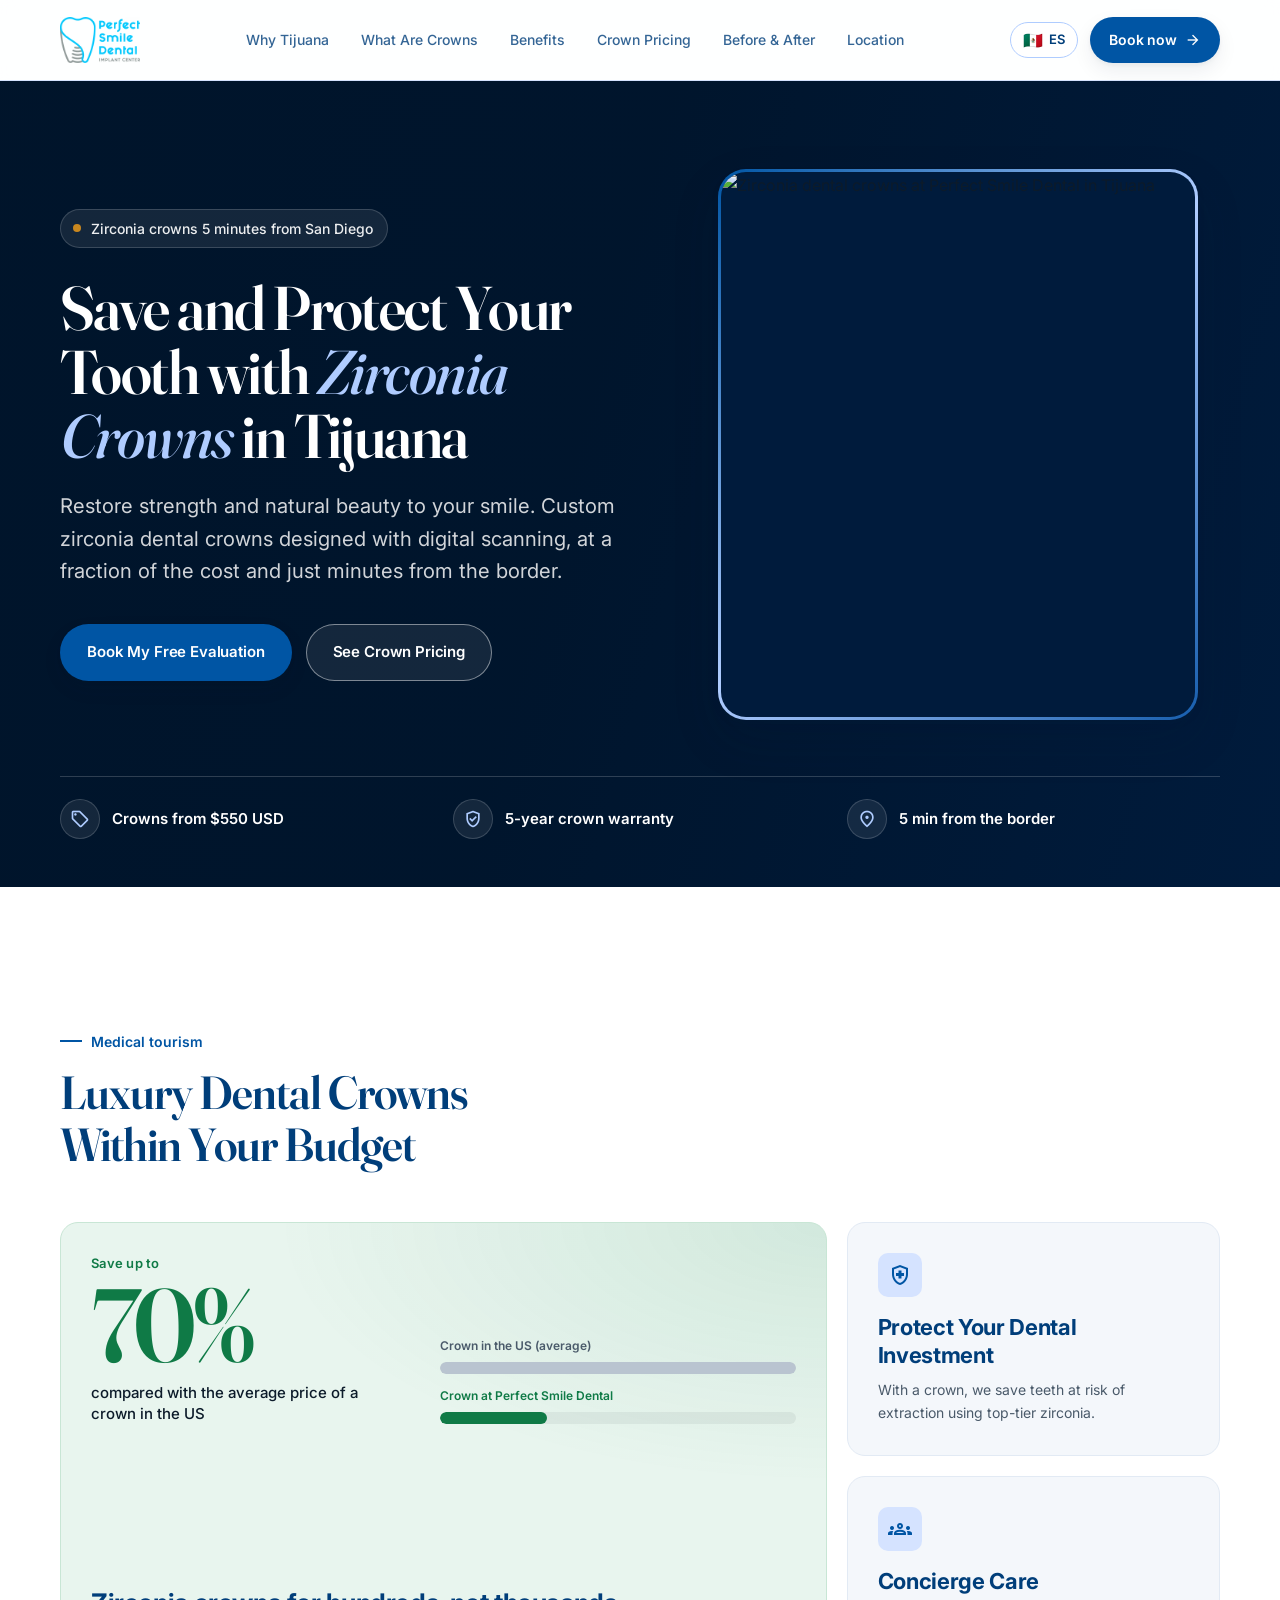
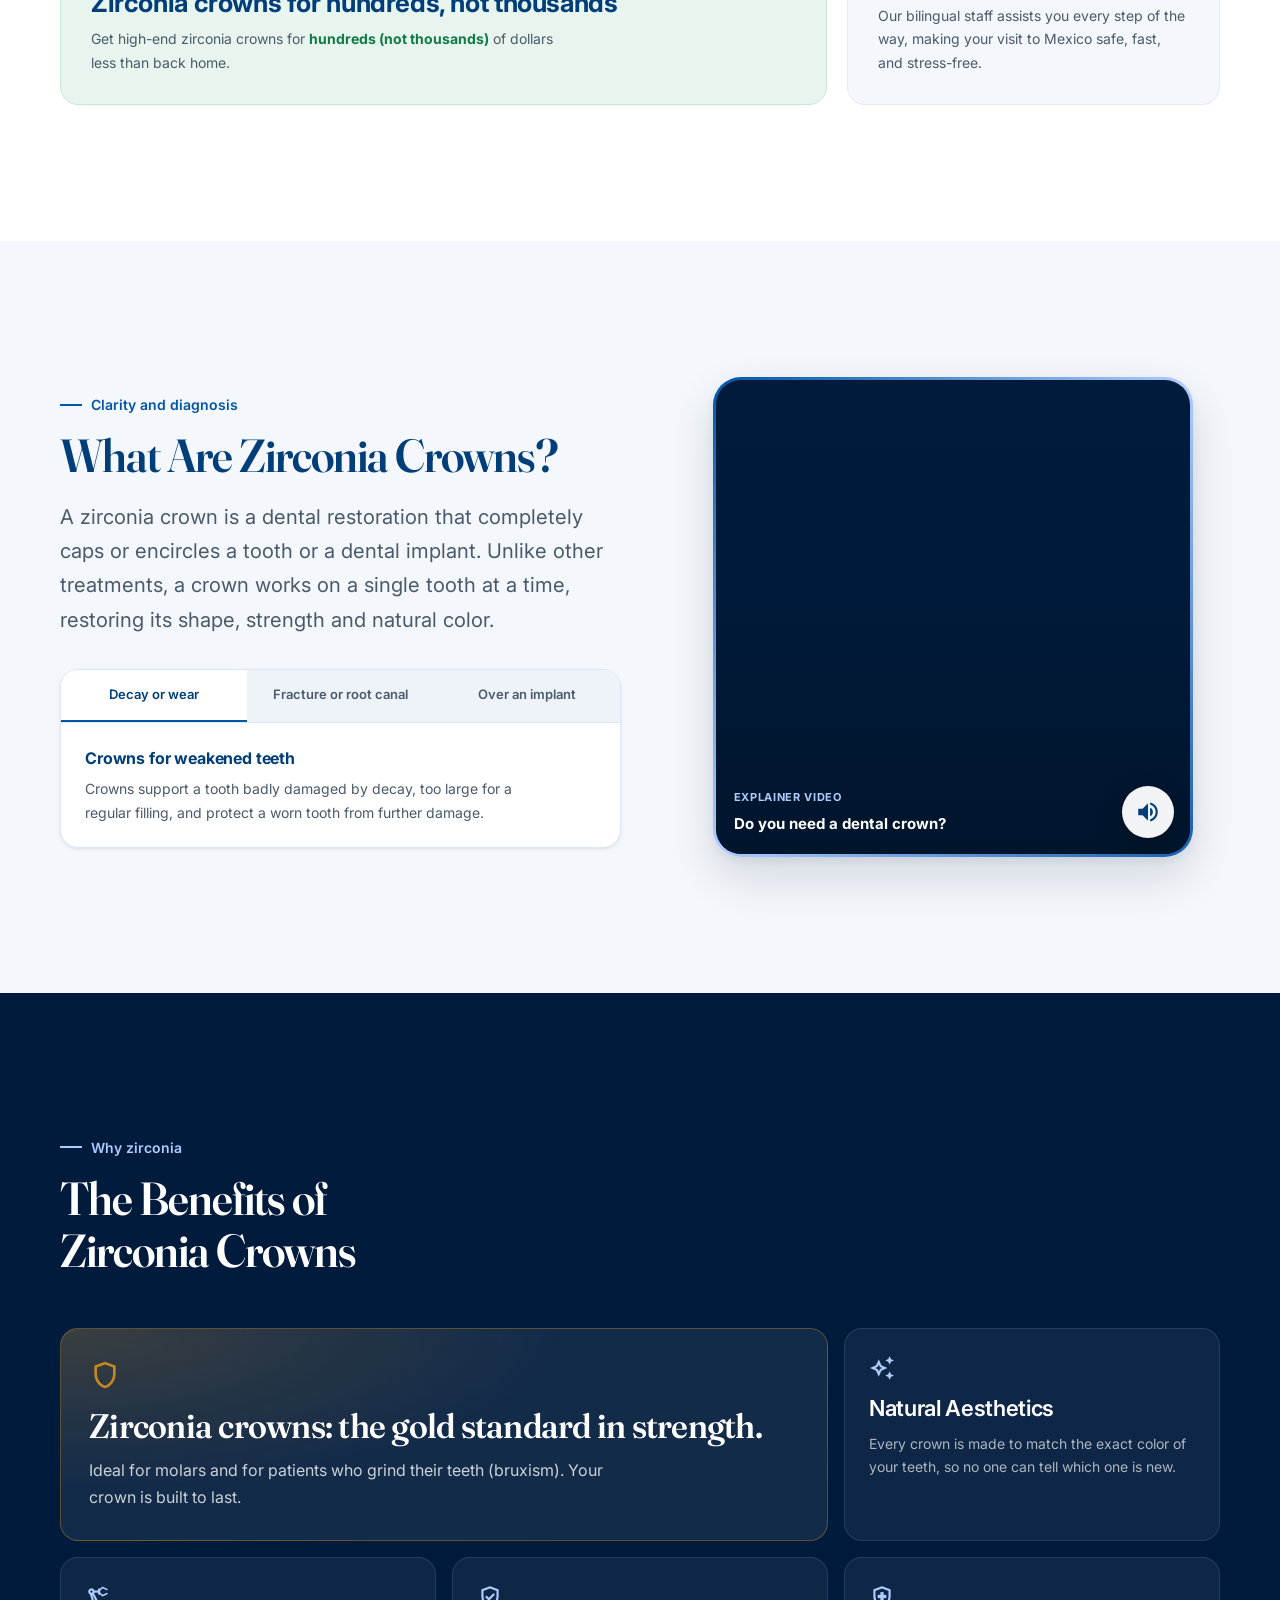
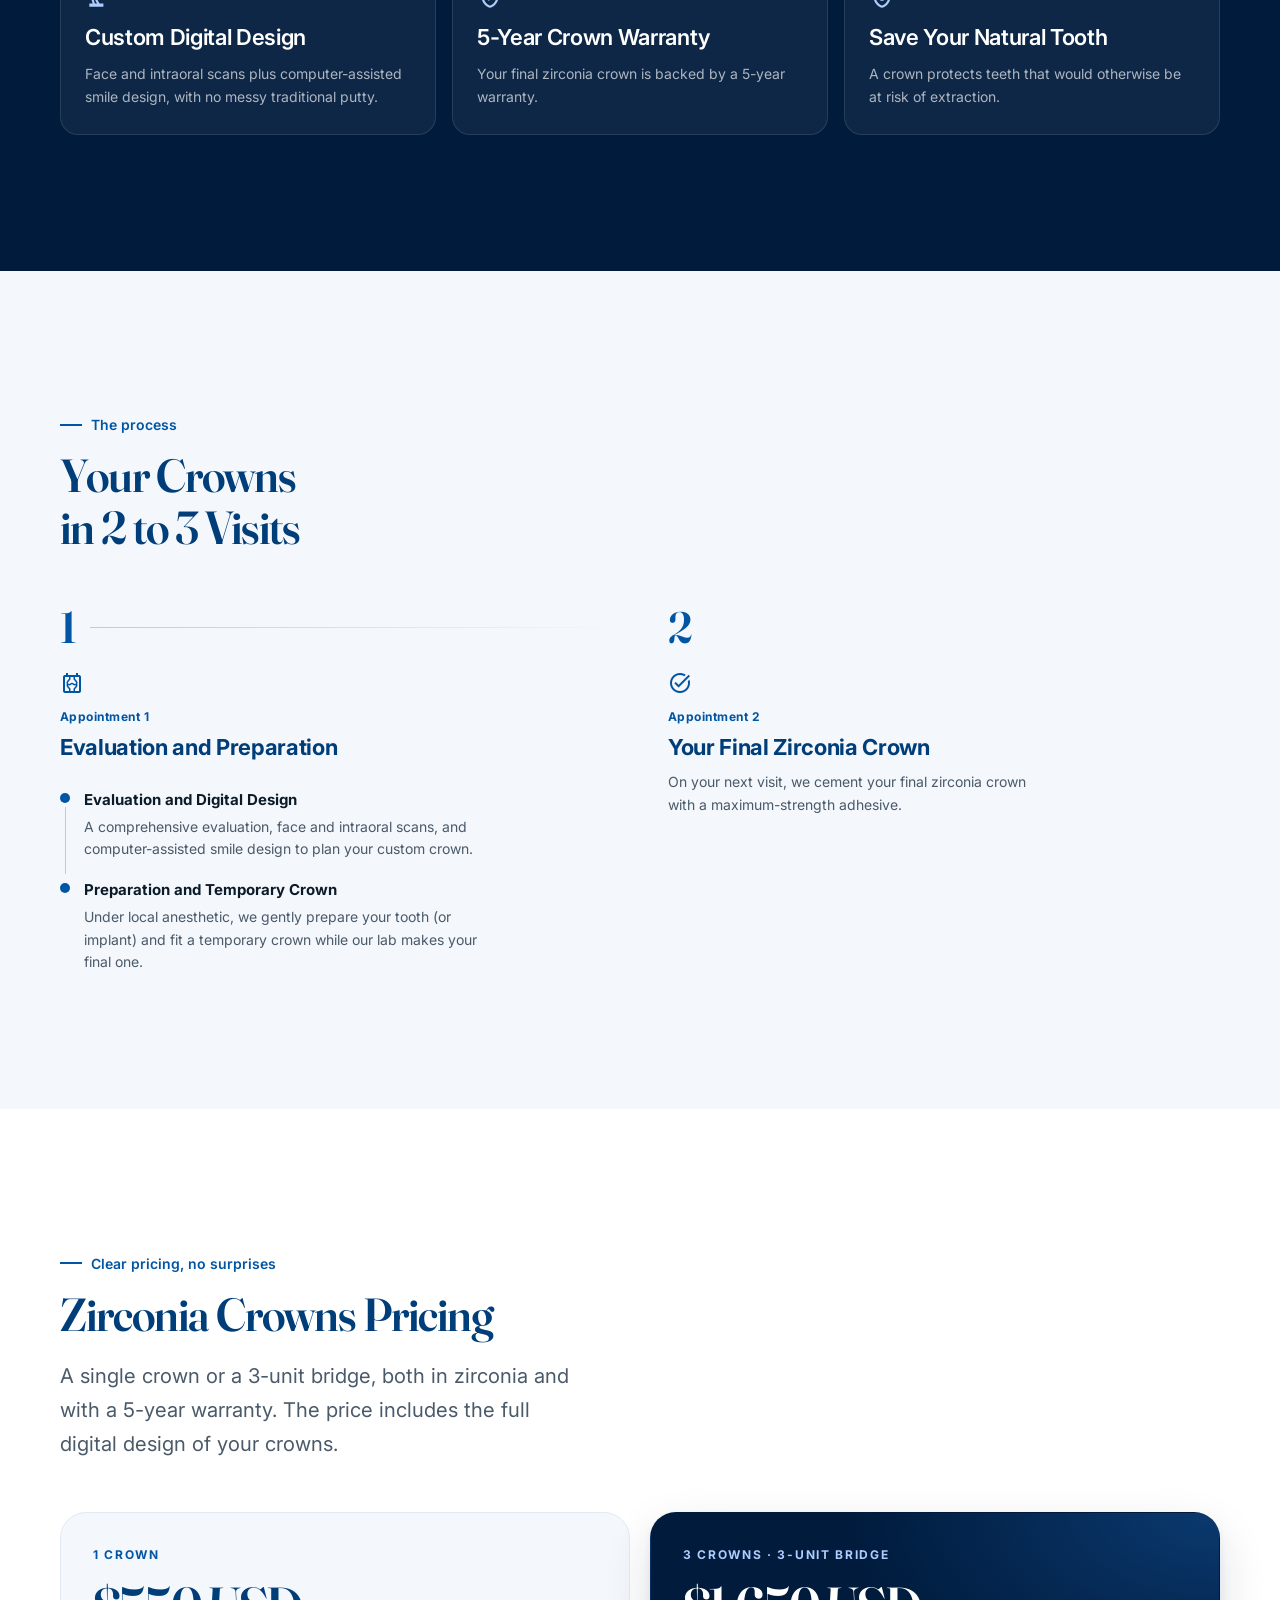
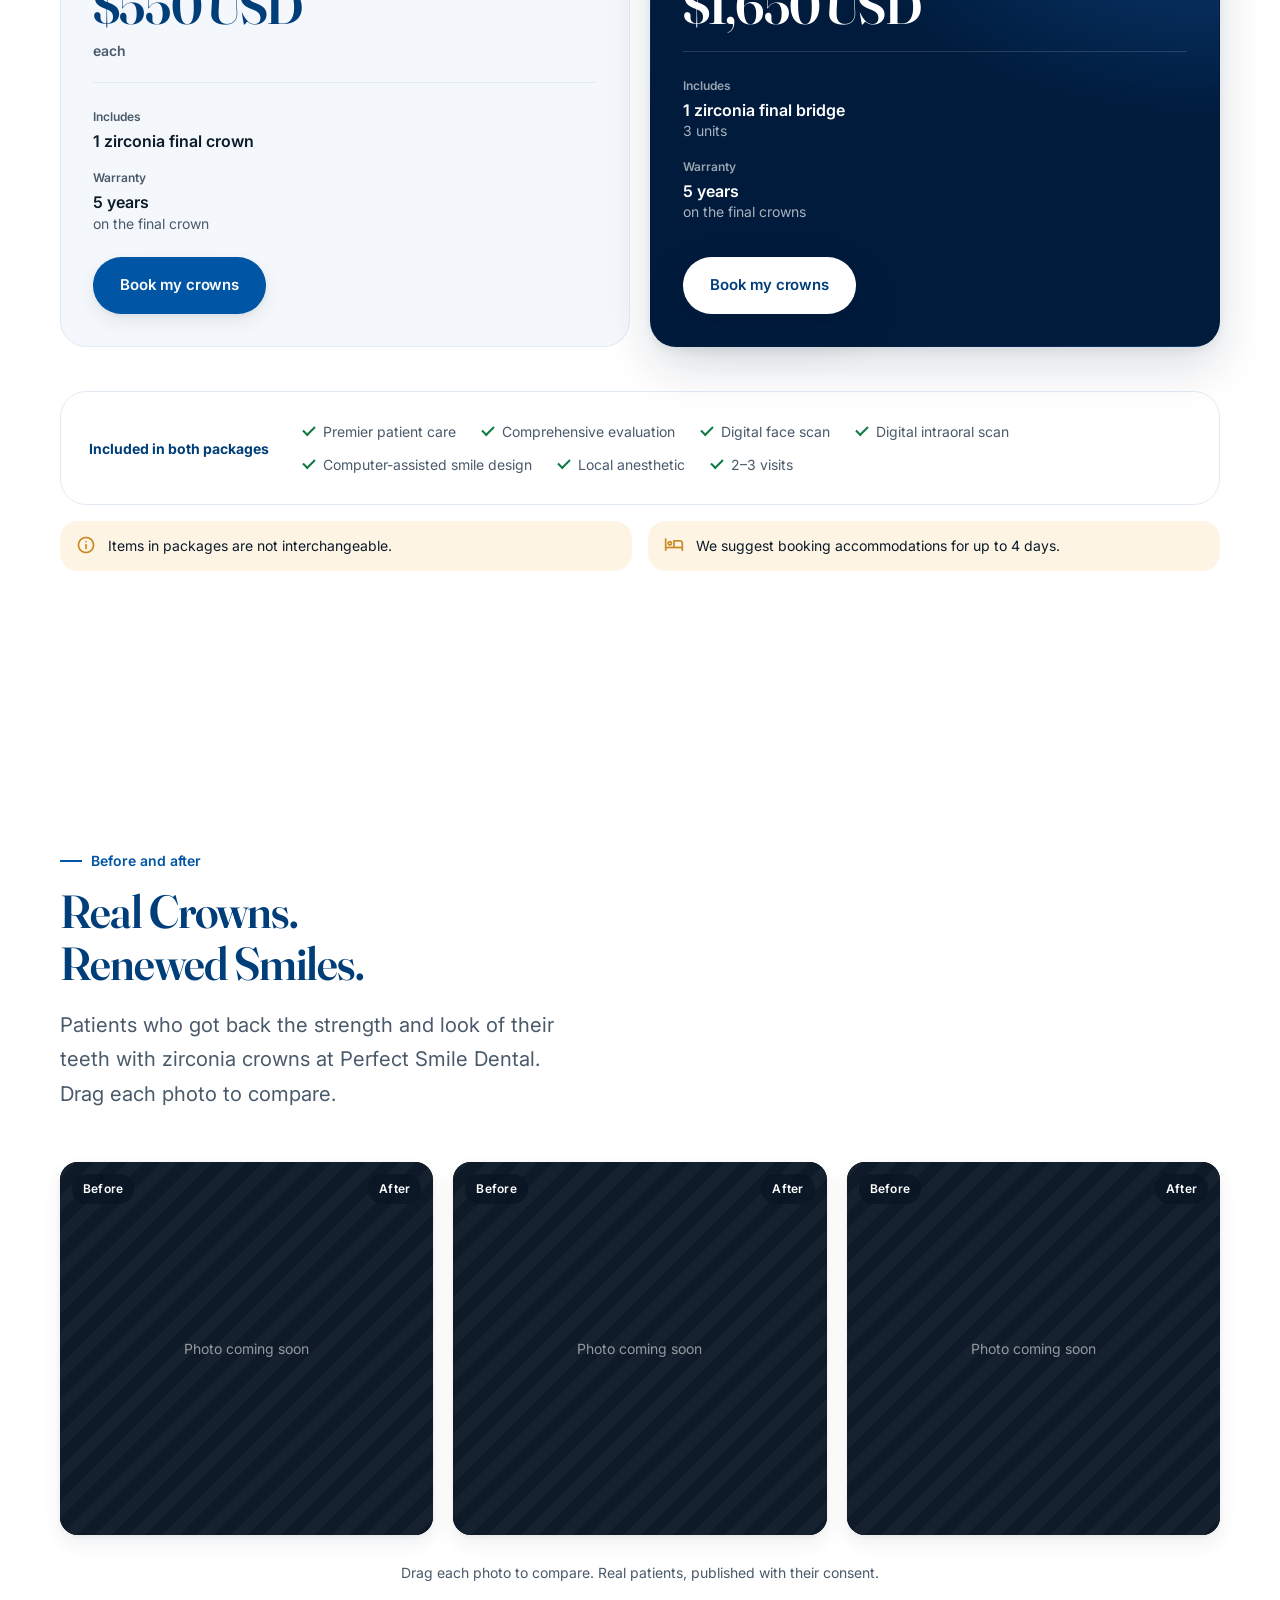
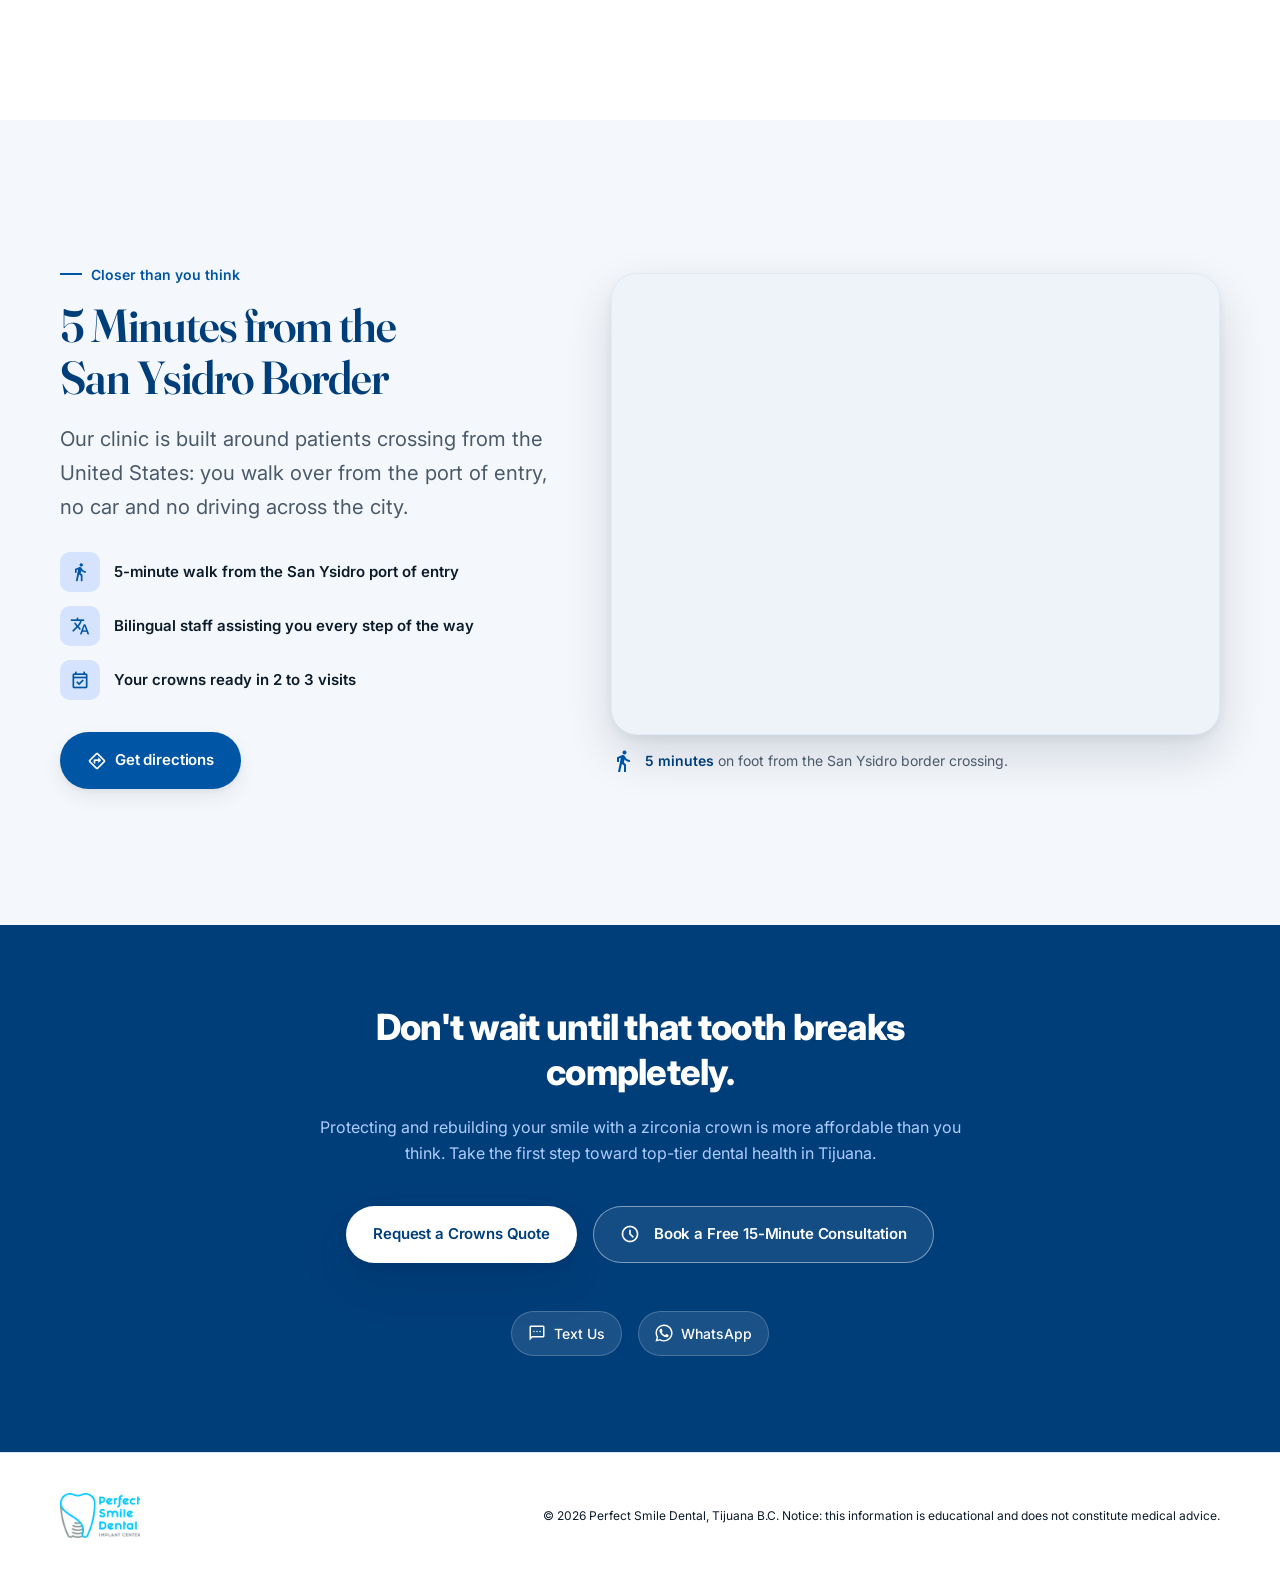
==== index.html @ beddfd3a "cambios" ====
<!doctype html>
<html lang="en">
  <head>
    <meta charset="utf-8" />
    <meta name="viewport" content="width=device-width, initial-scale=1.0" />
    <title>Zirconia Crowns in Tijuana from $550 USD | Perfect Smile Dental</title>
    <meta
      name="description"
      content="Zirconia dental crowns in Tijuana from $550 USD per crown, with a 5-year warranty. Digital scanning, computer-assisted design, 5 minutes from San Ysidro."
    />
    <link rel="canonical" href="https://coronas.perfectsmiledental.com.mx/" />
    <!-- hreflang: le dice a Google que son la misma página en dos idiomas.
         x-default manda al inglés, que es la versión principal. -->
    <link rel="alternate" hreflang="en" href="https://coronas.perfectsmiledental.com.mx/" />
    <link rel="alternate" hreflang="es" href="https://coronas.perfectsmiledental.com.mx/es.html" />
    <link rel="alternate" hreflang="x-default" href="https://coronas.perfectsmiledental.com.mx/" />
    <!-- Open Graph -->
    <meta property="og:type" content="website" />
    <meta property="og:title" content="Zirconia Crowns in Tijuana from $550 USD | Perfect Smile Dental" />
    <meta
      property="og:description"
      content="Zirconia dental crowns in Tijuana from $550 USD per crown, with a 5-year warranty. Digital scanning, computer-assisted design, 5 minutes from San Ysidro."
    />
    <meta property="og:url" content="https://coronas.perfectsmiledental.com.mx/" />
    <!-- Fuentes: preconnect acelera la descarga -->
    <link rel="preconnect" href="https://fonts.googleapis.com" />
    <link rel="preconnect" href="https://fonts.gstatic.com" crossorigin />
    <link
      href="https://fonts.googleapis.com/css2?family=Inter:wght@400;500;600;700&display=swap"
      rel="stylesheet"
    />
    <!-- Fraunces variable: titulares con autoridad editorial -->
    <link
      href="https://fonts.googleapis.com/css2?family=Fraunces:opsz,wght@9..144,500;9..144,600;9..144,700&display=swap"
      rel="stylesheet"
    />
    <link
      href="https://fonts.googleapis.com/css2?family=Material+Symbols+Outlined:wght,FILL@100..700,0..1&display=swap"
      rel="stylesheet"
    />
    <link rel="stylesheet" href="/styles.css" />
  </head>
  <body>
    <header class="navbar">
      <div class="container navbar__inner">
        <a href="/" class="navbar__brand">
          <img src="/assets/logo.avif" alt="Perfect Smile Dental" />
        </a>
        <nav class="navbar__links">
          <a href="#por-que-tijuana">Why Tijuana</a><a href="#sistema">What Are Crowns</a
          ><a href="#beneficios">Benefits</a><a href="#precios">Crown Pricing</a
          ><a href="#historias">Before &amp; After</a><a href="#ubicacion">Location</a>
        </nav>
        <div class="navbar__right">
          <a href="es.html" class="lang-switch" aria-label="Ver en español">
            <span class="lang-switch__flag">🇲🇽</span> ES
          </a>
          <a href="#contacto" class="btn btn--accent btn--sm navbar__cta">
            Book now <span class="material-symbols-outlined" style="font-size: 16px">arrow_forward</span>
          </a>
        </div>
      </div>
    </header>
    <main>
      <section class="hero">
        <div
          class="hero__bg"
          style="
            background-image: url(&quot;https://joseantonioh56.sg-host.com/wp-content/uploads/2026/07/c7875c_0bc119fed459425e88fa15c415d10172mv2.avif&quot;);
          "
        ></div>
        <div class="hero__scrim"></div>
        <div class="container hero__inner">
          <div class="hero__grid">
            <!-- Izquierda: el argumento -->
            <div class="hero__copy">
              <p class="hero__badge">
                <span class="hero__badge-dot psd-pulse-dot"></span> Zirconia crowns 5 minutes from San Diego
              </p>
              <h1 class="hero__title display">
                Save and Protect Your Tooth with <em class="hero__accent">Zirconia Crowns</em> in Tijuana
              </h1>
              <p class="hero__sub">
                Restore strength and natural beauty to your smile. Custom zirconia dental crowns designed with
                digital scanning, at a fraction of the cost and just minutes from the border.
              </p>
              <div class="hero__actions">
                <a href="https://link.perfectsmiledental.com.mx/widget/form/9kd0kgYXwSfFVvRTpFCh" class="btn btn--accent" target="_blank" data-form-open>Book My Free Evaluation</a>
                <a href="#precios" class="btn btn--ghost-light">See Crown Pricing</a>
              </div>
            </div>
            <!-- Derecha: imagen estática -->
            <div class="hero__media">
              <figure class="hero__photo">
                <img
                  src="https://lh3.googleusercontent.com/aida-public/[base64]"
                  alt="Zirconia dental crowns at Perfect Smile Dental in Tijuana"
                  width="960"
                  height="1104"
                  fetchpriority="high"
                  decoding="async"
                />
              </figure>
            </div>
          </div>
          <ul class="trust">
            <li class="trust__item">
              <span class="trust__icon"> <span class="material-symbols-outlined">sell</span> </span>
              <span class="trust__label">Crowns from $550 USD</span>
            </li>
            <li class="trust__item">
              <span class="trust__icon"> <span class="material-symbols-outlined">verified_user</span> </span>
              <span class="trust__label">5-year crown warranty</span>
            </li>
            <li class="trust__item">
              <span class="trust__icon"> <span class="material-symbols-outlined">location_on</span> </span>
              <span class="trust__label">5 min from the border</span>
            </li>
          </ul>
        </div>
      </section>
      <section id="por-que-tijuana" class="section section--white">
        <div class="container">
          <div class="section-intro section-intro--wide psd-reveal">
            <span class="section-eyebrow">Medical tourism</span>
            <h2 class="section-heading">Luxury Dental Crowns Within Your Budget</h2>
          </div>
          <div class="why">
            <article class="card card--savings card--wide">
              <div class="stat">
                <span class="stat__lead">Save up to</span> <span class="stat__figure">70%</span>
                <span class="stat__note">compared with the average price of a crown in the US</span>
              </div>
              <div
                class="bars"
                role="img"
                aria-label="Crown in the US (average): 100%. Crown at Perfect Smile Dental: 30%."
              >
                <div class="bar">
                  <span class="bar__label">Crown in the US (average)</span>
                  <span class="bar__track"
                    ><span class="bar__fill bar__fill--from" style="--w: 100%"></span
                  ></span>
                </div>
                <div class="bar">
                  <span class="bar__label bar__label--to">Crown at Perfect Smile Dental</span>
                  <span class="bar__track"
                    ><span class="bar__fill bar__fill--to" style="--w: 30%"></span
                  ></span>
                </div>
              </div>
              <div class="card__body">
                <h3 class="card__title">Zirconia crowns for hundreds, not thousands</h3>
                <p class="card__text">
                  Get high-end zirconia crowns for
                  <span class="feature-card__highlight">hundreds (not thousands)</span> of dollars less than
                  back home.
                </p>
              </div>
            </article>
            <article class="card">
              <span class="card__icon card__icon--blue">
                <span class="material-symbols-outlined">health_and_safety</span>
              </span>
              <h3 class="card__title">Protect Your Dental Investment</h3>
              <p class="card__text">
                With a crown, we save teeth at risk of extraction using top-tier zirconia.
              </p>
            </article>
            <article class="card">
              <span class="card__icon card__icon--blue">
                <span class="material-symbols-outlined">groups</span>
              </span>
              <h3 class="card__title">Concierge Care</h3>
              <p class="card__text">
                Our bilingual staff assists you every step of the way, making your visit to Mexico safe, fast,
                and stress-free.
              </p>
            </article>
          </div>
        </div>
      </section>
      <section id="sistema" class="section">
        <div class="container grid">
          <div class="copy psd-reveal">
            <span class="section-eyebrow">Clarity and diagnosis</span>
            <h2 class="section-heading">What Are Zirconia Crowns?</h2>
            <p class="section-text copy__body">
              A zirconia crown is a dental restoration that completely caps or encircles a tooth or a dental
              implant. Unlike other treatments, a crown works on a single tooth at a time, restoring its
              shape, strength and natural color.
            </p>
            <div class="parts">
              <div class="parts__tabs" role="tablist" id="psd-tabs">
                <button
                  type="button"
                  role="tab"
                  id="tab-0"
                  aria-controls="panel-0"
                  aria-selected="true"
                  data-idx="0"
                  class="parts__tab is-active"
                >
                  Decay or wear</button
                ><button
                  type="button"
                  role="tab"
                  id="tab-1"
                  aria-controls="panel-1"
                  aria-selected="false"
                  data-idx="1"
                  class="parts__tab"
                >
                  Fracture or root canal</button
                ><button
                  type="button"
                  role="tab"
                  id="tab-2"
                  aria-controls="panel-2"
                  aria-selected="false"
                  data-idx="2"
                  class="parts__tab"
                >
                  Over an implant
                </button>
              </div>
              <div class="parts__panels">
                <div
                  role="tabpanel"
                  id="panel-0"
                  aria-labelledby="tab-0"
                  data-idx="0"
                  class="parts__panel is-active"
                >
                  <h3 class="parts__title">Crowns for weakened teeth</h3>
                  <p class="parts__text">
                    Crowns support a tooth badly damaged by decay, too large for a regular filling, and
                    protect a worn tooth from further damage.
                  </p>
                </div>
                <div role="tabpanel" id="panel-1" aria-labelledby="tab-1" data-idx="1" class="parts__panel">
                  <h3 class="parts__title">Crowns for teeth at risk</h3>
                  <p class="parts__text">
                    Crowns hold a severely cracked or broken tooth together, and protect a tooth after a root
                    canal.
                  </p>
                </div>
                <div role="tabpanel" id="panel-2" aria-labelledby="tab-2" data-idx="2" class="parts__panel">
                  <h3 class="parts__title">Crowns over implants</h3>
                  <p class="parts__text">
                    If you already have an implant, a zirconia crown is the final aesthetic piece that lets
                    you chew normally again.
                  </p>
                </div>
              </div>
            </div>
          </div>
          <div class="media">
            <!-- Video en loop: arranca solo, sin sonido. Clic = modal con sonido.
                 "#t=0.1" muestra el primer fotograma como vista previa mientras carga. -->
            <div class="video-frame-outer">
              <div
                class="video-frame-inner is-loop"
                style="aspect-ratio: 1 / 1"
                data-video-src="assets/crowns.mp4"
                data-video-type="mp4"
                role="button"
                tabindex="0"
                aria-label="Do you need a dental crown?"
              >
                <video
                  class="video-frame__loop"
                  src="assets/crowns.mp4#t=0.1"
                  autoplay
                  muted
                  loop
                  playsinline
                  preload="metadata"
                  aria-hidden="true"
                ></video>
                <div class="video-overlay"></div>
                <span class="video-pulse-ring"></span>
                <span class="video-play-btn" aria-hidden="true">
                  <span class="material-symbols-outlined fill-icon" style="font-size: 26px">volume_up</span>
                </span>
                <div class="video-caption-chip">
                  <span class="video-eyebrow">Explainer video</span>
                  <span class="video-title">Do you need a dental crown?</span>
                </div>
              </div>
            </div>
          </div>
        </div>
      </section>
      <section id="beneficios" class="section section--dark">
        <div class="container">
          <div class="section-intro section-intro--wide psd-reveal">
            <span class="section-eyebrow section-eyebrow--light">Why zirconia</span>
            <h2 class="section-heading section-heading--light">The Benefits of Zirconia Crowns</h2>
          </div>
          <div class="bento">
            <article class="cell cell--featured">
              <span class="cell__icon material-symbols-outlined">shield</span>
              <h3 class="cell__title">Zirconia crowns: the gold standard in strength.</h3>
              <p class="cell__text">
                Ideal for molars and for patients who grind their teeth (bruxism). Your crown is built to
                last.
              </p>
            </article>
            <article class="cell">
              <span class="cell__icon material-symbols-outlined">auto_awesome</span>
              <h3 class="cell__title">Natural Aesthetics</h3>
              <p class="cell__text">
                Every crown is made to match the exact color of your teeth, so no one can tell which one is
                new.
              </p>
            </article>
            <article class="cell">
              <span class="cell__icon material-symbols-outlined">precision_manufacturing</span>
              <h3 class="cell__title">Custom Digital Design</h3>
              <p class="cell__text">
                Face and intraoral scans plus computer-assisted smile design, with no messy traditional putty.
              </p>
            </article>
            <article class="cell">
              <span class="cell__icon material-symbols-outlined">verified_user</span>
              <h3 class="cell__title">5-Year Crown Warranty</h3>
              <p class="cell__text">Your final zirconia crown is backed by a 5-year warranty.</p>
            </article>
            <article class="cell">
              <span class="cell__icon material-symbols-outlined">health_and_safety</span>
              <h3 class="cell__title">Save Your Natural Tooth</h3>
              <p class="cell__text">A crown protects teeth that would otherwise be at risk of extraction.</p>
            </article>
          </div>
        </div>
      </section>
   <section id="proceso" class="section">
  <div class="container">
    <div class="section-intro psd-reveal">
      <span class="section-eyebrow">The process</span>
      <h2 class="section-heading">Your Crowns in 2 to 3 Visits</h2>
    </div>
    <ol class="steps steps--visits steps--two">
      <li class="step">
        <div class="step__head"><span class="step__num">1</span> <span class="step__rule"></span></div>
        <span class="step__icon material-symbols-outlined">radiology</span>
        <span class="step__label">Appointment 1</span>
        <h3 class="step__title">Evaluation and Preparation</h3>
        <ol class="days">
          <li class="day">
            <h4 class="day__title">Evaluation and Digital Design</h4>
            <p class="day__text">
              A comprehensive evaluation, face and intraoral scans, and computer-assisted smile design to plan
              your custom crown.
            </p>
          </li>
          <li class="day">
            <h4 class="day__title">Preparation and Temporary Crown</h4>
            <p class="day__text">
              Under local anesthetic, we gently prepare your tooth (or implant) and fit a temporary crown while
              our lab makes your final one.
            </p>
          </li>
        </ol>
      </li>
      <li class="step">
        <div class="step__head"><span class="step__num">2</span> <span class="step__rule"></span></div>
        <span class="step__icon material-symbols-outlined">task_alt</span>
        <span class="step__label">Appointment 2</span>
        <h3 class="step__title">Your Final Zirconia Crown</h3>
        <p class="step__text">
          On your next visit, we cement your final zirconia crown with a maximum-strength adhesive.
        </p>
      </li>
    </ol>
  </div>
</section>
      <section id="precios" class="section section--white">
        <div class="container">
          <div class="section-intro section-intro--wide psd-reveal">
            <span class="section-eyebrow">Clear pricing, no surprises</span>
            <h2 class="section-heading">Zirconia Crowns Pricing</h2>
            <p class="section-text">
              A single crown or a 3-unit bridge, both in zirconia and with a 5-year warranty. The price
              includes the full digital design of your crowns.
            </p>
          </div>
          <div class="tiers" style="--n: 2">
            <article class="tier">
              <header class="tier__head">
                <h3 class="tier__name">1 Crown</h3>
                <p class="tier__price">$550 USD</p>
                <p class="tier__suffix">each</p>
              </header>
              <dl class="specs">
                <div class="spec">
                  <dt class="spec__label">Includes</dt>
                  <dd class="spec__value">1 zirconia final crown</dd>
                </div>
                <div class="spec">
                  <dt class="spec__label">Warranty</dt>
                  <dd class="spec__value">5 years <span class="spec__detail">on the final crown</span></dd>
                </div>
              </dl>
              <a href="https://link.perfectsmiledental.com.mx/widget/booking/Z9i3B59TA2s7kxjc4u88" class="btn btn--accent tier__cta" target="_blank" data-calendar-open>Book my crowns</a>
            </article>
            <article class="tier tier--dark">
              <header class="tier__head">
                <h3 class="tier__name">3 Crowns · 3-Unit Bridge</h3>
                <p class="tier__price">$1,650 USD</p>
              </header>
              <dl class="specs">
                <div class="spec">
                  <dt class="spec__label">Includes</dt>
                  <dd class="spec__value">
                    1 zirconia final bridge <span class="spec__detail">3 units</span>
                  </dd>
                </div>
                <div class="spec">
                  <dt class="spec__label">Warranty</dt>
                  <dd class="spec__value">5 years <span class="spec__detail">on the final crowns</span></dd>
                </div>
              </dl>
              <a href="https://link.perfectsmiledental.com.mx/widget/booking/Z9i3B59TA2s7kxjc4u88" class="btn btn--white tier__cta" target="_blank" data-calendar-open>Book my crowns</a>
            </article>
          </div>
          <div class="shared">
            <p class="shared__title">Included in both packages</p>
            <ul class="shared__list">
              <li>Premier patient care</li>
              <li>Comprehensive evaluation</li>
              <li>Digital face scan</li>
              <li>Digital intraoral scan</li>
              <li>Computer-assisted smile design</li>
              <li>Local anesthetic</li>
              <li>2–3 visits</li>
            </ul>
          </div>
          <ul class="notes">
            <li class="note">
              <span class="material-symbols-outlined">info</span>
              <span>Items in packages are not interchangeable.</span>
            </li>
            <li class="note">
              <span class="material-symbols-outlined">hotel</span>
              <span>We suggest booking accommodations for up to 4 days.</span>
            </li>
          </ul>
        </div>
      </section>
      <section id="historias" class="section section--white">
        <div class="container">
          <div class="section-intro section-intro--wide psd-reveal">
            <span class="section-eyebrow">Before and after</span>
            <h2 class="section-heading">Real Crowns. Renewed Smiles.</h2>
            <p class="section-text">
              Patients who got back the strength and look of their teeth with zirconia crowns at Perfect Smile
              Dental. Drag each photo to compare.
            </p>
          </div>
          <div class="cases">
            <figure class="ba" style="--pos: 50%">
              <div class="ba__stage" data-empty="Photo coming soon">
                <img
                  class="ba__img"
                  src=""
                  alt="Patient before their zirconia crowns"
                  loading="lazy"
                  decoding="async"
                />
                <img
                  class="ba__img ba__img--after"
                  src=""
                  alt="The same patient with their zirconia crowns"
                  loading="lazy"
                  decoding="async"
                />
                <span class="ba__line" aria-hidden="true"></span>
                <span class="ba__knob" aria-hidden="true">
                  <svg viewBox="0 0 24 24" width="17" height="17" fill="currentColor">
                    <path d="M9.5 7 5 12l4.5 5V7Zm5 0v10l4.5-5-4.5-5Z"></path>
                  </svg>
                </span>
                <span class="ba__tag ba__tag--before">Before</span>
                <span class="ba__tag ba__tag--after">After</span>
                <input
                  class="ba__range"
                  type="range"
                  min="0"
                  max="100"
                  value="50"
                  step="0.1"
                  aria-label="Before and after comparison — Case 1"
                />
              </div>
            </figure>
            <figure class="ba" style="--pos: 50%">
              <div class="ba__stage" data-empty="Photo coming soon">
                <img
                  class="ba__img"
                  src=""
                  alt="Patient before their zirconia crowns"
                  loading="lazy"
                  decoding="async"
                />
                <img
                  class="ba__img ba__img--after"
                  src=""
                  alt="The same patient with their zirconia crowns"
                  loading="lazy"
                  decoding="async"
                />
                <span class="ba__line" aria-hidden="true"></span>
                <span class="ba__knob" aria-hidden="true">
                  <svg viewBox="0 0 24 24" width="17" height="17" fill="currentColor">
                    <path d="M9.5 7 5 12l4.5 5V7Zm5 0v10l4.5-5-4.5-5Z"></path>
                  </svg>
                </span>
                <span class="ba__tag ba__tag--before">Before</span>
                <span class="ba__tag ba__tag--after">After</span>
                <input
                  class="ba__range"
                  type="range"
                  min="0"
                  max="100"
                  value="50"
                  step="0.1"
                  aria-label="Before and after comparison — Case 2"
                />
              </div>
            </figure>
            <figure class="ba" style="--pos: 50%">
              <div class="ba__stage" data-empty="Photo coming soon">
                <img
                  class="ba__img"
                  src=""
                  alt="Patient before their zirconia crowns"
                  loading="lazy"
                  decoding="async"
                />
                <img
                  class="ba__img ba__img--after"
                  src=""
                  alt="The same patient with their zirconia crowns"
                  loading="lazy"
                  decoding="async"
                />
                <span class="ba__line" aria-hidden="true"></span>
                <span class="ba__knob" aria-hidden="true">
                  <svg viewBox="0 0 24 24" width="17" height="17" fill="currentColor">
                    <path d="M9.5 7 5 12l4.5 5V7Zm5 0v10l4.5-5-4.5-5Z"></path>
                  </svg>
                </span>
                <span class="ba__tag ba__tag--before">Before</span>
                <span class="ba__tag ba__tag--after">After</span>
                <input
                  class="ba__range"
                  type="range"
                  min="0"
                  max="100"
                  value="50"
                  step="0.1"
                  aria-label="Before and after comparison — Case 3"
                />
              </div>
            </figure>
          </div>
          <p class="cases__hint">Drag each photo to compare. Real patients, published with their consent.</p>
        </div>
      </section>
      <section id="ubicacion" class="section">
        <div class="container loc">
          <div class="loc__copy psd-reveal">
            <span class="section-eyebrow">Closer than you think</span>
            <h2 class="section-heading">5 Minutes from the San Ysidro Border</h2>
            <p class="section-text">
              Our clinic is built around patients crossing from the United States: you walk over from the port
              of entry, no car and no driving across the city.
            </p>
            <ul class="facts">
              <li class="fact">
                <span class="fact__icon"><span class="material-symbols-outlined">directions_walk</span></span>
                <span class="fact__label">5-minute walk from the San Ysidro port of entry</span>
              </li>
              <li class="fact">
                <span class="fact__icon"><span class="material-symbols-outlined">translate</span></span>
                <span class="fact__label">Bilingual staff assisting you every step of the way</span>
              </li>
              <li class="fact">
                <span class="fact__icon"><span class="material-symbols-outlined">event_available</span></span>
                <span class="fact__label">Your crowns ready in 2 to 3 visits</span>
              </li>
            </ul>
            <a
              href="https://www.google.com/maps/dir/?api=1&destination=32.5303859,-117.024724"
              class="btn btn--accent"
              target="_blank"
              rel="noopener"
            >
              <span class="material-symbols-outlined" style="font-size: 20px">directions</span> Get directions
            </a>
          </div>
          <div class="loc__map">
            <div class="map-frame">
              <iframe
                src="https://www.google.com/maps/embed?pb=!1m18!1m12!1m3!1d3363.8412768184426!2d-117.024724!3d32.530385900000006!2m3!1f0!2f0!3f0!3m2!1i1024!2i768!4f13.1!3m3!1m2!1s0x80d94851147c03b7%3A0x2728e028545d0e91!2sPerfect%20Smile%20Dental%20%7C%20Implant%20Center!5e0!3m2!1ses-419!2smx!4v1784660914930!5m2!1ses-419!2smx"
                title="Perfect Smile Dental location near the San Ysidro border"
                loading="lazy"
                allowfullscreen
                referrerpolicy="strict-origin-when-cross-origin"
              ></iframe>
            </div>
            <p class="map-note">
              <span class="material-symbols-outlined">directions_walk</span>
              <span><strong>5 minutes</strong> on foot from the San Ysidro border crossing.</span>
            </p>
          </div>
        </div>
      </section>
      <section id="contacto" class="cta-final">
        <div class="cta-final__inner psd-reveal">
          <h2 class="cta-final__title">Don&#39;t wait until that tooth breaks completely.</h2>
          <p class="cta-final__subtitle">
            Protecting and rebuilding your smile with a zirconia crown is more affordable than you think. Take
            the first step toward top-tier dental health in Tijuana.
          </p>
          <div class="cta-final__actions">
            <a href="https://link.perfectsmiledental.com.mx/widget/form/9kd0kgYXwSfFVvRTpFCh" class="btn btn--white btn--full" target="_blank" data-form-open>Request a Crowns Quote</a>
            <a href="https://link.perfectsmiledental.com.mx/widget/booking/Z9i3B59TA2s7kxjc4u88" class="btn btn--ghost-light btn--full" target="_blank" data-calendar-open
              ><span class="material-symbols-outlined" style="font-size: 20px">schedule</span> Book a Free 15-Minute Consultation</a
            >
          </div>
          <div class="contact-row">
            <a href="https://www.t2ll.com/auth/sms-redirect?phoneNumber=16198155283&msg=Hello%20I%20would%20like%20more%20information" class="contact-pill" target="_blank" rel="noopener">
              <span class="material-symbols-outlined" style="font-size: 18px">sms</span> Text Us
            </a>
            <a href="https://wa.me/16198155283?text=Hello,%20I%20would%20like%20more%20information." class="contact-pill" target="_blank" rel="noopener">
              <svg class="contact-pill__svg" viewBox="0 0 24 24" width="18" height="18" fill="currentColor" aria-hidden="true"><path d="M17.47 14.38c-.3-.15-1.75-.86-2.02-.96-.27-.1-.47-.15-.67.15-.2.3-.77.96-.94 1.16-.17.2-.35.22-.64.07-.3-.15-1.25-.46-2.38-1.47-.88-.79-1.47-1.76-1.65-2.06-.17-.3-.02-.46.13-.6.13-.13.3-.35.45-.52.15-.17.2-.3.3-.5.1-.2.05-.37-.03-.52-.07-.15-.67-1.61-.92-2.2-.24-.58-.49-.5-.67-.51h-.57c-.2 0-.52.07-.79.37-.27.3-1.04 1.02-1.04 2.48s1.07 2.88 1.21 3.08c.15.2 2.1 3.2 5.08 4.49.71.31 1.26.49 1.69.63.71.22 1.36.19 1.87.12.57-.09 1.75-.72 2-1.41.25-.69.25-1.29.17-1.41-.07-.12-.27-.2-.57-.35M12.05 21.5h-.01a9.4 9.4 0 0 1-4.8-1.31l-.34-.2-3.57.94.95-3.48-.22-.36a9.4 9.4 0 0 1-1.44-5.02c0-5.2 4.23-9.43 9.44-9.43a9.37 9.37 0 0 1 6.67 2.77 9.37 9.37 0 0 1 2.76 6.67c0 5.2-4.23 9.43-9.44 9.43m8.03-17.46A11.27 11.27 0 0 0 12.05.72C5.8.72.7 5.8.7 12.07c0 2 .52 3.95 1.52 5.67L.6 23.4l5.8-1.52a11.33 11.33 0 0 0 5.65 1.44h.01c6.25 0 11.35-5.09 11.35-11.35 0-3.03-1.18-5.88-3.33-8.02"/></svg> WhatsApp
            </a>
          </div>
        </div>
      </section>
    </main>
    <footer class="footer">
      <div class="container footer__inner">
        <div class="footer__brand">
          <img src="/assets/logo.avif" alt="Perfect Smile Dental" loading="lazy" />
        </div>
        <p class="footer__legal">
          © 2026 Perfect Smile Dental, Tijuana B.C. Notice: this information is educational and does not
          constitute medical advice.
        </p>
      </div>
    </footer>
    <div
      class="video-modal"
      id="psd-video-modal"
      data-empty-msg="Add your video URL to the <code>data-video-src</code> attribute on this component to enable playback."
    >
      <div class="video-modal__backdrop" data-close></div>
      <div class="video-modal__dialog" role="dialog" aria-modal="true">
        <button class="video-modal__close" data-close aria-label="Close video">
          <span class="material-symbols-outlined">close</span>
        </button>
        <div class="video-modal__content" id="psd-video-modal-content"></div>
      </div>
    </div>
    <!-- Modal: formulario de contacto (GoHighLevel). Lo abre cualquier botón con data-form-open -->
    <div class="form-modal" id="psd-form-modal" aria-hidden="true">
      <div class="form-modal__backdrop" data-form-close></div>
      <div class="form-modal__dialog" role="dialog" aria-modal="true" aria-labelledby="psd-form-title">
        <div class="form-modal__head">
          <div>
            <h2 class="form-modal__title" id="psd-form-title">Book your free evaluation</h2>
            <p class="form-modal__sub">Leave your details and our team will contact you.</p>
          </div>
          <button type="button" class="form-modal__close" data-form-close aria-label="Close form">
            <span class="material-symbols-outlined">close</span>
          </button>
        </div>
        <div class="form-modal__body">
          <iframe
            src="https://link.perfectsmiledental.com.mx/widget/form/9kd0kgYXwSfFVvRTpFCh"
            style="width:100%;height:100%;border:none;border-radius:3px"
            id="inline-9kd0kgYXwSfFVvRTpFCh"
            data-layout="{'id':'INLINE'}"
            data-trigger-type="alwaysShow"
            data-trigger-value=""
            data-activation-type="alwaysActivated"
            data-activation-value=""
            data-deactivation-type="neverDeactivate"
            data-deactivation-value=""
            data-form-name="Landing Contact Form "
            data-height="882"
            data-layout-iframe-id="inline-9kd0kgYXwSfFVvRTpFCh"
            data-form-id="9kd0kgYXwSfFVvRTpFCh"
            data-cookie-consent="true"
            data-cookie-consent-provider="auto"
            title="Landing Contact Form "
          ></iframe>
        </div>
      </div>
    </div>

    <!-- Modal: calendario de citas (GoHighLevel). Lo abre cualquier botón con data-calendar-open -->
    <div class="form-modal form-modal--wide" id="psd-calendar-modal" aria-hidden="true">
      <div class="form-modal__backdrop" data-form-close></div>
      <div class="form-modal__dialog" role="dialog" aria-modal="true" aria-labelledby="psd-calendar-title">
        <div class="form-modal__head">
          <div>
            <h2 class="form-modal__title" id="psd-calendar-title">Book your free 15-minute consultation</h2>
            <p class="form-modal__sub">Pick the day and time that work best for you.</p>
          </div>
          <button type="button" class="form-modal__close" data-form-close aria-label="Close calendar">
            <span class="material-symbols-outlined">close</span>
          </button>
        </div>
        <div class="form-modal__body form-modal__body--calendar">
          <iframe
            src="https://link.perfectsmiledental.com.mx/widget/booking/Z9i3B59TA2s7kxjc4u88"
            allow="payment"
            style="width: 100%; border: none; overflow: hidden"
            scrolling="no"
            id="Z9i3B59TA2s7kxjc4u88_1792016738689"
            title="Book your free 15-minute consultation"
          ></iframe>
        </div>
      </div>
    </div>

    <!-- Scripts: primero el de GoHighLevel (ajusta el alto de formulario y calendario), luego el de la página -->
    <script src="https://link.perfectsmiledental.com.mx/js/form_embed.js" type="text/javascript"></script>
    <script src="/main.js" defer></script>
  </body>
</html>
---- styles.css ----
/* ============================================================ */
/* PERFECT SMILE DENTAL — SISTEMA DE DISEÑO                      */
/* ============================================================ */

:root {
    /* --- Marca (azules del cliente, sin cambios de identidad) --- */
    --psd-primary: #003e7a;
    --psd-primary-dark: #001b3c;
    --psd-accent: #0055a4;
    --psd-accent-light: #175ead;
    --psd-blue-100: #d5e3ff;
    --psd-blue-200: #afccff;

    /* --- Tinta: texto más oscuro que el azul de marca ---
       Antes el cuerpo de texto usaba el azul primario, lo que dejaba
       todo plano y con contraste bajo. Ahora el azul es para acentos
       y jerarquía; el texto largo usa tinta. */
    --psd-ink: #0c1b2a;
    --psd-ink-soft: #4a5a6a;

    /* --- Superficies --- */
    --psd-bg: #f4f7fb;
    --psd-surface: #ffffff;
    --psd-surface-sunk: #eef3f9;

    /* --- Acento cálido: la luz del día ---
       Un solo tono cálido, reservado para el relato de "un solo día":
       la línea de tiempo del hero y el beneficio same-day. En ningún
       otro lado. Rompe el azul clínico sin ensuciar la marca. */
    --psd-day: #c8871f;
    --psd-day-soft: #fdf4e4;

    --psd-savings: #0f7a46;
    --psd-savings-soft: #e8f5ee;

    /* --- Elevación en 3 niveles, no una sombra para todo --- */
    --shadow-sm: 0 1px 2px rgba(10, 30, 60, .06), 0 2px 6px rgba(10, 30, 60, .04);
    --shadow-md: 0 2px 4px rgba(10, 30, 60, .05), 0 8px 20px rgba(10, 30, 60, .07);
    --shadow-lg: 0 4px 8px rgba(10, 30, 60, .06), 0 20px 48px rgba(10, 30, 60, .14);

    /* --- Radios por jerarquía, no un radio para todo --- */
    --r-chip: 999px;
    --r-sm: 10px;
    --r-md: 18px;
    --r-lg: 26px;

    /* --- Escala tipográfica fluida (clamp, sin saltos) --- */
    --t-display: clamp(2.5rem, 1.4rem + 4.6vw, 5.25rem);
    --t-h2: clamp(1.75rem, 1.15rem + 2.4vw, 2.9rem);
    --t-h3: clamp(1.125rem, 1rem + .5vw, 1.375rem);
    --t-lead: clamp(1.0625rem, .99rem + .35vw, 1.3125rem);
    --t-body: 1rem;
    --t-small: .875rem;
    --t-micro: .75rem;

    /* --- Ritmo vertical --- */
    --space-section: clamp(4.5rem, 3rem + 7vw, 8.5rem);
}

* { box-sizing: border-box; }

html { -webkit-text-size-adjust: 100%; }

body {
    margin: 0;
    font-family: 'Inter', system-ui, sans-serif;
    font-size: var(--t-body);
    line-height: 1.65;
    background: var(--psd-bg);
    color: var(--psd-ink);
    -webkit-font-smoothing: antialiased;
    text-rendering: optimizeLegibility;
}

img { max-width: 100%; display: block; }
a { color: inherit; }

/* Fraunces para titulares: autoridad editorial, no "startup tech".
   Optical sizing alto y wonk/soft en 0 lo mantiene serio, no decorativo. */
.display {
    font-family: 'Fraunces', Georgia, serif;
    font-variation-settings: 'SOFT' 0, 'WONK' 0, 'opsz' 120;
    font-weight: 600;
    letter-spacing: -0.025em;
    line-height: 1.04;
}

.material-symbols-outlined {
    font-variation-settings: 'FILL' 0, 'wght' 400, 'GRAD' 0, 'opsz' 24;
    vertical-align: middle;
}
.material-symbols-outlined.fill-icon { font-variation-settings: 'FILL' 1; }

.container { max-width: 1240px; margin: 0 auto; padding: 0 20px; }
@media (min-width: 1024px) { .container { padding: 0 40px; } }

/* ============================================================ */
/* FOCO VISIBLE — obligatorio, y en esta audiencia más            */
/* ============================================================ */
:where(a, button, [tabindex]):focus-visible {
    outline: 3px solid var(--psd-accent);
    outline-offset: 3px;
    border-radius: 4px;
}

/* ============================================================ */
/* MOVIMIENTO                                                     */
/* Una sola entrada discreta en los encabezados de sección.       */
/* Las tarjetas internas NO se animan: el fade-up en cada         */
/* elemento es justamente lo que delata una plantilla.            */
/* ============================================================ */
.psd-reveal {
    opacity: 0;
    transform: translateY(10px);
    transition: opacity .5s ease, transform .5s ease;
}
.psd-reveal.psd-visible { opacity: 1; transform: none; }

@keyframes psd-pulse {
    0%   { box-shadow: 0 0 0 0 rgba(200, 135, 31, .5); }
    70%  { box-shadow: 0 0 0 9px rgba(200, 135, 31, 0); }
    100% { box-shadow: 0 0 0 0 rgba(200, 135, 31, 0); }
}
.psd-pulse-dot { animation: psd-pulse 2.4s infinite; }

@keyframes video-pulse {
    0%   { transform: scale(1); opacity: .8; }
    100% { transform: scale(1.6); opacity: 0; }
}

@media (prefers-reduced-motion: reduce) {
    .psd-reveal { opacity: 1; transform: none; transition: none; }
    .psd-pulse-dot, .video-pulse-ring { animation: none; }
    * { scroll-behavior: auto !important; }
}

html { scroll-behavior: smooth; }

/* ============================================================ */
/* BOTONES                                                        */
/* Más altos (48px+) para dedos y para manos de 60 años.          */
/* Cada estado responde distinto: hover, active, focus.           */
/* ============================================================ */
.btn {
    display: inline-flex;
    align-items: center;
    justify-content: center;
    gap: 8px;
    font-family: inherit;
    font-size: .9375rem;
    font-weight: 600;
    letter-spacing: -0.01em;
    padding: 15px 26px;
    min-height: 50px;
    border-radius: var(--r-chip);
    border: 1px solid transparent;
    cursor: pointer;
    text-decoration: none;
    transition: background-color .18s ease, border-color .18s ease,
                color .18s ease, transform .12s ease, box-shadow .18s ease;
}
.btn:active { transform: translateY(1px); }
.btn--sm { padding: 10px 18px; min-height: 42px; font-size: .875rem; }

.btn--accent {
    background: var(--psd-accent);
    color: #fff;
    box-shadow: var(--shadow-md);
}
.btn--accent:hover { background: var(--psd-primary); box-shadow: var(--shadow-lg); }

.btn--outline {
    background: var(--psd-surface);
    color: var(--psd-primary);
    border-color: #c6d8ef;
    box-shadow: var(--shadow-sm);
}
.btn--outline:hover { background: var(--psd-blue-100); border-color: var(--psd-blue-200); }

.btn--white { background: #fff; color: var(--psd-primary); box-shadow: var(--shadow-lg); }
.btn--white:hover { background: var(--psd-blue-100); }

.btn--ghost-light {
    background: rgba(255,255,255,.08);
    color: #fff;
    border-color: rgba(255,255,255,.45);
}
.btn--ghost-light:hover { background: rgba(255,255,255,.18); }

.btn--outline-light { background: transparent; color: #fff; border-color: rgba(255,255,255,.4); }
.btn--outline-light:hover { background: rgba(255,255,255,.12); }

.btn--full { width: 100%; }
@media (min-width: 640px) { .btn--full { width: auto; } }

/* ============================================================ */
/* SECCIONES                                                      */
/* ============================================================ */
.section { padding: var(--space-section) 0; }
.section--white { background: var(--psd-surface); }
.section--dark { background: var(--psd-primary-dark); }

/* El eyebrow ya no va en MAYÚSCULAS tracked sobre cada título:
   eso es cromo de plantilla. Ahora es una línea corta en minúsculas
   con una marca de color, y solo donde aporta contexto real. */
.section-eyebrow {
    display: inline-flex;
    align-items: center;
    gap: 9px;
    font-size: var(--t-small);
    font-weight: 600;
    color: var(--psd-accent);
    margin-bottom: 14px;
}
.section-eyebrow::before {
    content: "";
    width: 22px;
    height: 2px;
    background: currentColor;
    flex-shrink: 0;
}
.section-eyebrow--light { color: var(--psd-blue-200); }

.section-heading {
    font-family: 'Fraunces', Georgia, serif;
    font-variation-settings: 'SOFT' 0, 'WONK' 0, 'opsz' 90;
    font-size: var(--t-h2);
    font-weight: 600;
    color: var(--psd-primary);
    letter-spacing: -0.022em;
    line-height: 1.12;
    margin: 0;
    text-wrap: balance;
}
.section-heading--light { color: #fff; }

.section-intro { max-width: 34ch; margin-bottom: clamp(2.5rem, 4vw, 3.5rem); }
.section-intro--wide { max-width: 52ch; }

.section-text {
    font-size: var(--t-lead);
    color: var(--psd-ink-soft);
    line-height: 1.68;
    margin-top: 18px;
    max-width: 62ch;
}


/* ============================================================ */
/* NAVBAR                                                       */
/* ============================================================ */

.navbar {
  background: rgba(255, 255, 255, 0.9);
  backdrop-filter: blur(8px);
  position: sticky;
  top: 0;
  z-index: 50;
  border-bottom: 1px solid var(--psd-blue-100);
}
.navbar__inner {
  display: flex;
  align-items: center;
  justify-content: space-between;
  height: 80px;
}
.navbar__brand { display: flex; align-items: center; gap: 10px; text-decoration: none; }
.navbar__logo {
  width: 36px;
  height: 36px;
  border-radius: 50%;
  background: var(--psd-accent);
  display: flex;
  align-items: center;
  justify-content: center;
}
.navbar__logo .material-symbols-outlined { color: #fff; font-size: 18px; }
.navbar__name {
  font-size: 18px;
  font-weight: 700;
  color: var(--psd-primary);
  letter-spacing: -0.01em;
}

.navbar__links { display: none; gap: 32px; align-items: center; }
@media (min-width: 1024px) { .navbar__links { display: flex; } }
.navbar__links a {
  font-size: 14px;
  font-weight: 500;
  color: rgba(0, 62, 122, 0.8);
  text-decoration: none;
  transition: color 0.2s ease;
}
.navbar__links a:hover { color: var(--psd-accent); }

.navbar__right { display: flex; align-items: center; gap: 12px; }
.navbar__cta { display: none; }
@media (min-width: 640px) { .navbar__cta { display: inline-flex; } }

.lang-switch {
  display: inline-flex;
  align-items: center;
  gap: 6px;
  padding: 6px 12px;
  border-radius: 9999px;
  border: 1px solid var(--psd-blue-200);
  background: #fff;
  font-size: 13px;
  font-weight: 600;
  color: var(--psd-primary);
  text-decoration: none;
  transition: background-color 0.2s ease;
}
.lang-switch:hover { background: var(--psd-blue-100); }
.lang-switch__flag { font-size: 16px; line-height: 1; }


/* ============================================================ */
/* HERO                                                         */
/* ============================================================ */

.hero {
  position: relative;
  overflow: hidden;
  background: var(--psd-primary-dark);
}

.hero__bg {
  position: absolute;
  inset: 0;
  background-size: cover;
  background-position: 70% 30%;
  opacity: .28;
}
.hero__scrim {
  position: absolute;
  inset: 0;
  background:
    linear-gradient(105deg, rgba(0,20,42,.96) 0%, rgba(0,20,42,.86) 45%, rgba(0,27,60,.72) 100%);
}

.hero__inner {
  position: relative;
  z-index: 1;
  padding-top: clamp(3rem, 7vw, 5.5rem);
  padding-bottom: clamp(2rem, 4vw, 3rem);
}

/* ---------- Grid principal ---------- */
.hero__grid {
  display: grid;
  grid-template-columns: 1fr;
  gap: clamp(2.5rem, 5vw, 4rem);
  align-items: center;
}
@media (min-width: 1024px) {
  .hero__grid { grid-template-columns: 1.08fr 1fr; gap: 4.5rem; }
}

.hero__copy, .hero__media { min-width: 0; }

.hero__badge {
  display: inline-flex;
  align-items: center;
  gap: 10px;
  margin: 0 0 clamp(1.25rem, 3vw, 1.75rem);
  padding: 7px 14px 7px 12px;
  border-radius: var(--r-chip);
  background: rgba(255,255,255,.08);
  border: 1px solid rgba(255,255,255,.16);
  font-size: var(--t-small);
  font-weight: 500;
  color: rgba(255,255,255,.92);
}
.hero__badge-dot {
  width: 8px;
  height: 8px;
  border-radius: 50%;
  background: var(--psd-day);
  flex-shrink: 0;
}

.hero__title {
  color: #fff;
  font-size: clamp(2.25rem, 1.3rem + 3.2vw, 4rem);
  margin: 0 0 clamp(1rem, 2vw, 1.375rem);
  max-width: 16ch;
  text-wrap: balance;
}
/* La promesa: cursiva de la misma serif, en azul claro.
   Resalta sin cambiar de familia ni de peso. */
.hero__accent {
  font-style: italic;
  font-weight: 500;
  color: var(--psd-blue-200);
}

.hero__sub {
  font-size: var(--t-lead);
  color: rgba(255,255,255,.82);
  line-height: 1.6;
  margin: 0 0 clamp(1.75rem, 3vw, 2.25rem);
  max-width: 44ch;
}

.hero__actions { display: flex; flex-wrap: wrap; gap: 14px; }

/* ---------- Franja de confianza ---------- */
.trust {
  list-style: none;
  margin: clamp(2.5rem, 5vw, 3.5rem) 0 0;
  padding: 22px 0 0;
  border-top: 1px solid rgba(255,255,255,.18);
  display: grid;
  grid-template-columns: 1fr;
  gap: 14px;
}
@media (min-width: 640px) {
  .trust { grid-template-columns: repeat(3, minmax(0, 1fr)); gap: 20px; }
}
.trust__item {
  display: flex;
  align-items: center;
  gap: 12px;
}
.trust__icon {
  width: 40px;
  height: 40px;
  border-radius: 50%;
  flex-shrink: 0;
  display: grid;
  place-items: center;
  background: rgba(255,255,255,.08);
  border: 1px solid rgba(255,255,255,.16);
}
.trust__icon .material-symbols-outlined { font-size: 20px; color: var(--psd-blue-200); }
.trust__label {
  font-size: .9375rem;
  font-weight: 600;
  color: #fff;
}

/* Entrada escalonada al cargar */
@media (prefers-reduced-motion: no-preference) {
  .hero__badge, .hero__title, .hero__sub, .hero__actions, .hero__media, .trust {
    animation: hero-in .7s cubic-bezier(.2, .7, .3, 1) backwards;
  }
  .hero__badge   { animation-delay: .05s; }
  .hero__title   { animation-delay: .14s; }
  .hero__media   { animation-delay: .20s; }
  .hero__sub     { animation-delay: .24s; }
  .hero__actions { animation-delay: .32s; }
  .trust         { animation-delay: .42s; }
}
@keyframes hero-in {
  from { opacity: 0; transform: translateY(14px); }
  to   { opacity: 1; transform: none; }
}


/* ============================================================ */
/* MARCO DE VIDEO                                               */
/* ============================================================ */

.video-frame-outer {
  padding: 3px;
  border-radius: 28px;
  background: linear-gradient(135deg, var(--psd-accent), var(--psd-blue-200), var(--psd-accent-light));
  box-shadow: var(--shadow-lg);
  max-width: 480px;
  margin: 0 auto;
}
.video-frame-inner {
  position: relative;
  border-radius: 25px;
  overflow: hidden;
  background: var(--psd-primary-dark);
  cursor: pointer;
}
.video-frame-inner:focus-visible { outline: 3px solid var(--psd-blue-200); outline-offset: 3px; }
.video-frame-inner img { width: 100%; height: 100%; object-fit: cover; opacity: 0.8; }
.video-overlay {
  position: absolute;
  inset: 0;
  background: linear-gradient(to top, rgba(0, 20, 40, 0.8), rgba(0, 20, 40, 0.15) 55%, transparent);
}
.video-pulse-ring {
  position: absolute;
  top: 50%;
  left: 50%;
  width: 76px;
  height: 76px;
  margin: -38px 0 0 -38px;
  border-radius: 50%;
  border: 2px solid rgba(255, 255, 255, 0.7);
  animation: video-pulse 2.2s infinite;
}
.video-play-btn {
  position: absolute;
  top: 50%;
  left: 50%;
  transform: translate(-50%, -50%);
  width: 76px;
  height: 76px;
  border-radius: 50%;
  background: rgba(255, 255, 255, 0.95);
  display: flex;
  align-items: center;
  justify-content: center;
  box-shadow: 0 8px 24px rgba(0, 0, 0, 0.25);
  transition: transform 0.25s ease;
}
.video-frame-inner:hover .video-play-btn { transform: translate(-50%, -50%) scale(1.08); }
.video-play-btn .material-symbols-outlined { color: var(--psd-primary); }

.video-caption-chip { position: absolute; bottom: 18px; left: 18px; right: 18px; color: #fff; }
.video-eyebrow {
  display: block;
  font-size: 11px;
  font-weight: 700;
  text-transform: uppercase;
  letter-spacing: 0.06em;
  color: var(--psd-blue-200);
  margin-bottom: 4px;
}
.video-title { font-size: 15px; font-weight: 700; line-height: 1.3; }


/* ============================================================ */
/* POR QUÉ TIJUANA                                              */
/* ============================================================ */

/* ---------- Bento ---------- */
.why { display: grid; grid-template-columns: 1fr; gap: 16px; }
@media (min-width: 900px) {
  .why { grid-template-columns: repeat(3, minmax(0, 1fr)); gap: 20px; }
  .card--wide { grid-column: span 2; grid-row: span 2; }
}

.card {
  background: var(--psd-bg);
  border: 1px solid #e2eaf4;
  border-radius: var(--r-md);
  padding: clamp(22px, 2.5vw, 30px);
  display: flex;
  flex-direction: column;
}

.card__icon {
  width: 44px;
  height: 44px;
  border-radius: var(--r-sm);
  display: inline-flex;
  align-items: center;
  justify-content: center;
  margin-bottom: 16px;
}
.card__icon--blue { background: var(--psd-blue-100); color: var(--psd-accent); }
.card__icon--savings { background: var(--psd-savings-soft); color: var(--psd-savings); }

.card__title {
  font-size: var(--t-h3);
  font-weight: 700;
  color: var(--psd-primary);
  letter-spacing: -0.015em;
  line-height: 1.3;
  margin: 0 0 8px;
}
.card__text {
  font-size: var(--t-small);
  color: var(--psd-ink-soft);
  line-height: 1.68;
  margin: 0;
  max-width: 52ch;
}
.card__text .feature-card__highlight { font-weight: 700; color: var(--psd-savings); }

/* ---------- Tarjeta de ahorro ---------- */
.card--savings {
  position: relative;
  overflow: hidden;
  background:
    radial-gradient(120% 90% at 100% 0%, rgba(15,122,70,.10), transparent 60%),
    var(--psd-savings-soft);
  border-color: #c8e6d5;
  gap: clamp(22px, 3vw, 32px);
}

/* Cifra y nota en un solo bloque: la nota es pie de la cifra,
   nunca un titular. Tamaños fijos para que no herede el de la cifra. */
.stat { display: flex; flex-direction: column; align-items: flex-start; }
.stat__lead {
  font-family: 'Inter', system-ui, sans-serif;
  font-size: .8125rem;
  font-weight: 600;
  letter-spacing: .02em;
  color: var(--psd-savings);
  margin-bottom: 4px;
}
.stat__figure {
  font-family: 'Fraunces', Georgia, serif;
  font-variation-settings: 'SOFT' 0, 'WONK' 0, 'opsz' 144;
  font-size: clamp(4rem, 2.6rem + 5vw, 6.5rem);
  font-weight: 600;
  line-height: .9;
  letter-spacing: -0.045em;
  color: var(--psd-savings);
}
.stat__note {
  font-family: 'Inter', system-ui, sans-serif;
  font-size: .9375rem;
  font-weight: 500;
  line-height: 1.4;
  letter-spacing: 0;
  color: var(--psd-ink);
  margin-top: 10px;
  max-width: 30ch;
}

/* Comparación visual: el ahorro se ve antes de leerse */
.bars { display: grid; gap: 12px; max-width: 520px; }
.bar { display: grid; gap: 6px; }
.bar__label {
  font-size: var(--t-micro);
  font-weight: 600;
  color: var(--psd-ink-soft);
}
.bar__label--to { color: var(--psd-savings); }
.bar__track {
  display: block;
  height: 12px;
  border-radius: var(--r-chip);
  background: rgba(12,27,42,.06);
  overflow: hidden;
}
.bar__fill {
  display: block;
  height: 100%;
  width: var(--w);
  border-radius: inherit;
}
.bar__fill--from { background: #b9c4d0; }
.bar__fill--to { background: var(--psd-savings); }

/* En desktop la cifra y las barras van lado a lado: la tarjeta
   grande no deja un hueco vacío a la derecha. */
@media (min-width: 1100px) {
  .card--savings {
    display: grid;
    grid-template-columns: minmax(0, 1fr) minmax(0, 1.15fr);
    column-gap: 40px;
    align-content: space-between;
  }
  .card--savings .bars { align-self: end; max-width: none; }
  .card--savings .card__body { grid-column: 1 / -1; }
}

.card__body { margin-top: auto; }
.card--savings .card__title { font-size: clamp(1.25rem, 1.05rem + .8vw, 1.6rem); }


/* ============================================================ */
/* CÓMO FUNCIONA                                                */
/* ============================================================ */

/* Texto a la izquierda, video a la derecha.
   En móvil el texto va primero: se lee antes de ver el video. */
.grid { display: grid; grid-template-columns: 1fr; gap: clamp(2.5rem, 5vw, 4rem); align-items: center; }
@media (min-width: 1024px) {
  .grid { grid-template-columns: 1.05fr 1fr; }
}

.media__caption {
  text-align: center;
  font-size: var(--t-micro);
  color: var(--psd-ink-soft);
  margin: 14px 0 0;
}

.copy__body { margin-bottom: 32px; }

/* ---------- Control segmentado ---------- */
.parts {
  border: 1px solid #dde7f3;
  border-radius: var(--r-md);
  overflow: hidden;
  background: var(--psd-surface);
  box-shadow: var(--shadow-sm);
}

.parts__tabs {
  display: flex;
  background: var(--psd-surface-sunk);
  border-bottom: 1px solid #dde7f3;
}
.parts__tab {
  flex: 1;
  font-family: inherit;
  font-size: .8125rem;
  font-weight: 600;
  line-height: 1.3;
  padding: 14px 10px;
  min-height: 52px;
  border: none;
  border-bottom: 2px solid transparent;
  background: transparent;
  color: var(--psd-ink-soft);
  cursor: pointer;
  transition: color .18s ease, background-color .18s ease, border-color .18s ease;
}
.parts__tab:hover { color: var(--psd-primary); background: rgba(255,255,255,.6); }
.parts__tab.is-active {
  color: var(--psd-primary);
  background: var(--psd-surface);
  border-bottom-color: var(--psd-accent);
}

.parts__panels { padding: 22px 24px; min-height: 124px; }
.parts__panel { display: none; }
.parts__panel.is-active { display: block; }
.parts__title {
  font-size: 1rem;
  font-weight: 700;
  color: var(--psd-primary);
  margin: 0 0 6px;
  letter-spacing: -0.01em;
}
.parts__text {
  font-size: var(--t-small);
  color: var(--psd-ink-soft);
  line-height: 1.68;
  margin: 0;
  max-width: 52ch;
}


/* ============================================================ */
/* BENEFICIOS                                                   */
/* ============================================================ */

.bento { display: grid; grid-template-columns: 1fr; gap: 14px; }
@media (min-width: 640px) { .bento { grid-template-columns: repeat(2, 1fr); } }
@media (min-width: 1024px) {
  .bento { grid-template-columns: repeat(3, 1fr); gap: 16px; }
}

.cell {
  background: rgba(255,255,255,.055);
  border: 1px solid rgba(255,255,255,.1);
  border-radius: var(--r-md);
  padding: 26px 24px;
  display: flex;
  flex-direction: column;
  gap: 10px;
}

.cell__icon {
  color: var(--psd-blue-200);
  font-size: 26px;
  margin-bottom: 4px;
}
.cell__title {
  color: #fff;
  font-size: var(--t-h3);
  font-weight: 600;
  letter-spacing: -0.015em;
  line-height: 1.25;
  margin: 0;
}
.cell__text {
  font-size: var(--t-small);
  color: rgba(255,255,255,.66);
  line-height: 1.65;
  margin: 0;
  max-width: 44ch;
}

/* ---------- Celda destacada ---------- */
.cell--featured {
  background:
    radial-gradient(120% 140% at 0% 0%, rgba(200,135,31,.22) 0%, rgba(200,135,31,0) 55%),
    rgba(255,255,255,.07);
  border-color: rgba(200,135,31,.4);
  padding: 30px 28px;
}
@media (min-width: 640px) { .cell--featured { grid-column: span 2; } }

.cell--featured .cell__icon { color: var(--psd-day); font-size: 32px; }
.cell--featured .cell__title {
  font-family: 'Fraunces', Georgia, serif;
  font-variation-settings: 'SOFT' 0, 'WONK' 0, 'opsz' 70;
  font-size: clamp(1.5rem, 1.1rem + 1.4vw, 2.125rem);
  letter-spacing: -0.022em;
}
.cell--featured .cell__text {
  font-size: var(--t-body);
  color: rgba(255,255,255,.78);
  max-width: 52ch;
}


/* ============================================================ */
/* PROCESO                                                      */
/* ============================================================ */

.steps {
  list-style: none;
  margin: 0;
  padding: 0;
  display: grid;
  grid-template-columns: 1fr;
  gap: 40px;
}
@media (min-width: 900px) {
  .steps { grid-template-columns: repeat(3, 1fr); gap: 36px; }
}

.step { display: flex; flex-direction: column; }

/* El número y la regla que lo sigue forman la secuencia.
   La regla se corta sola en el último paso. */
.step__head {
  display: flex;
  align-items: center;
  gap: 14px;
  margin-bottom: 22px;
}
.step__num {
  font-family: 'Fraunces', Georgia, serif;
  font-variation-settings: 'SOFT' 0, 'WONK' 0, 'opsz' 100;
  font-size: 2.75rem;
  font-weight: 600;
  line-height: 1;
  color: var(--psd-accent);
  letter-spacing: -0.03em;
  flex-shrink: 0;
  font-variant-numeric: lining-nums;
}
.step__rule {
  flex: 1;
  height: 1px;
  background: linear-gradient(to right, var(--psd-blue-200), rgba(175,204,255,0));
}
.step:last-child .step__rule { display: none; }

.step__icon {
  color: var(--psd-accent);
  font-size: 24px;
  margin-bottom: 12px;
}
.step__title {
  font-size: var(--t-h3);
  font-weight: 700;
  color: var(--psd-primary);
  letter-spacing: -0.015em;
  line-height: 1.3;
  margin: 0 0 8px;
}
.step__text {
  font-size: var(--t-small);
  color: var(--psd-ink-soft);
  line-height: 1.68;
  margin: 0;
  max-width: 42ch;
}


/* ============================================================ */
/* PRECIOS                                                      */
/* ============================================================ */

/* ---------- Tarjetas ---------- */
.tiers { display: grid; grid-template-columns: 1fr; gap: 18px; }
/* Tantas columnas como paquetes (2 o 3), definido por --n en el HTML */
@media (min-width: 1024px) { .tiers { grid-template-columns: repeat(var(--n, 3), minmax(0, 1fr)); gap: 20px; align-items: stretch; } }

.tier {
  display: flex;
  flex-direction: column;
  gap: 24px;
  padding: clamp(24px, 2.6vw, 32px);
  border-radius: var(--r-lg);
  background: var(--psd-bg);
  border: 1px solid #e2eaf4;
}
.tier--dark {
  background:
    radial-gradient(110% 80% at 100% 0%, rgba(23,94,173,.45), transparent 60%),
    var(--psd-primary-dark);
  border-color: transparent;
  color: #fff;
  box-shadow: var(--shadow-lg);
}

.tier__head { padding-bottom: 20px; border-bottom: 1px solid #e2eaf4; }
.tier--dark .tier__head { border-bottom-color: rgba(255,255,255,.14); }

.tier__name {
  margin: 0 0 14px;
  font-size: var(--t-micro);
  font-weight: 700;
  letter-spacing: .14em;
  text-transform: uppercase;
  color: var(--psd-accent);
}
.tier--dark .tier__name { color: var(--psd-blue-200); }

.tier__price {
  margin: 0;
  display: flex;
  flex-direction: column;
  font-family: 'Fraunces', Georgia, serif;
  font-variation-settings: 'SOFT' 0, 'WONK' 0, 'opsz' 144;
  font-size: clamp(2.4rem, 1.8rem + 2vw, 3.25rem);
  font-weight: 600;
  letter-spacing: -0.035em;
  line-height: 1;
  color: var(--psd-primary);
  white-space: nowrap;
}
.tier--dark .tier__price { color: #fff; }

.tier__prefix {
  font-family: 'Inter', system-ui, sans-serif;
  font-size: .75rem;
  font-weight: 600;
  letter-spacing: .02em;
  color: var(--psd-ink-soft);
  margin-bottom: 6px;
}
.tier--dark .tier__prefix { color: rgba(255,255,255,.62); }

.tier__suffix { margin: 8px 0 0; font-size: var(--t-small); font-weight: 600; color: var(--psd-ink-soft); }
.tier--dark .tier__suffix { color: rgba(255,255,255,.7); }

/* ---------- Lo que cambia entre paquetes ---------- */
.specs { margin: 0; display: grid; gap: 16px; }
.spec { display: grid; gap: 3px; }
.spec__label {
  font-size: var(--t-micro);
  font-weight: 600;
  color: var(--psd-ink-soft);
}
.tier--dark .spec__label { color: rgba(255,255,255,.6); }
.spec__value {
  margin: 0;
  font-size: 1rem;
  font-weight: 600;
  line-height: 1.4;
  color: var(--psd-ink);
}
.tier--dark .spec__value { color: #fff; }
.spec__detail {
  display: block;
  font-size: var(--t-small);
  font-weight: 400;
  color: var(--psd-ink-soft);
}
.tier--dark .spec__detail { color: rgba(255,255,255,.66); }

.tier__cta { margin-top: auto; align-self: flex-start; }

/* ---------- Incluido en todos ---------- */
.shared {
  margin-top: clamp(2rem, 4vw, 2.75rem);
  padding: clamp(20px, 2.6vw, 28px);
  border-radius: var(--r-lg);
  border: 1px solid #e2eaf4;
  display: grid;
  gap: 16px;
}
@media (min-width: 900px) {
  .shared { grid-template-columns: auto 1fr; align-items: center; gap: 32px; }
}
.shared__title { margin: 0; font-size: var(--t-small); font-weight: 700; color: var(--psd-primary); }
.shared__list {
  list-style: none;
  margin: 0;
  padding: 0;
  display: flex;
  flex-wrap: wrap;
  gap: 10px 24px;
}
.shared__list li {
  position: relative;
  padding-left: 22px;
  font-size: var(--t-small);
  color: var(--psd-ink-soft);
}
/* Palomita dibujada con CSS: no depende de la fuente de íconos */
.shared__list li::before {
  content: "";
  position: absolute;
  left: 2px;
  top: .42em;
  width: 10px;
  height: 5px;
  border-left: 2px solid var(--psd-savings);
  border-bottom: 2px solid var(--psd-savings);
  transform: rotate(-45deg);
}

/* ---------- Notas ---------- */
.notes { list-style: none; margin: 16px 0 0; padding: 0; display: grid; gap: 12px; }
@media (min-width: 860px) { .notes { grid-template-columns: repeat(2, minmax(0, 1fr)); gap: 16px; } }
.note {
  display: flex;
  gap: 12px;
  align-items: flex-start;
  padding: 14px 16px;
  border-radius: var(--r-md);
  background: var(--psd-day-soft);
  font-size: var(--t-small);
  line-height: 1.55;
  color: var(--psd-ink);
}
.note .material-symbols-outlined { font-size: 20px; color: var(--psd-day); flex-shrink: 0; }


/* ============================================================ */
/* ANTES Y DESPUÉS                                              */
/* ============================================================ */

/* Flex con wrap centrado: con 5 casos la última fila (2) queda
   centrada en lugar de cargada a la izquierda. */
.cases {
  --cols: 1;
  --gap: 16px;
  display: flex;
  flex-wrap: wrap;
  justify-content: center;
  gap: var(--gap);
}
@media (min-width: 560px) { .cases { --cols: 2; } }
@media (min-width: 1024px) { .cases { --cols: 3; --gap: 20px; } }

.ba {
  margin: 0;
  flex: 0 0 calc((100% - (var(--cols) - 1) * var(--gap)) / var(--cols));
  min-width: 0;
}

/* Marco oscuro: las fotos clínicas vienen sobre fondo negro,
   así el recorte no se nota y el caso se lee como una pieza. */
.ba__stage {
  position: relative;
  aspect-ratio: 1 / 1;
  border-radius: var(--r-md);
  overflow: hidden;
  background: #0a0a0a;
  box-shadow: var(--shadow-md);
  isolation: isolate;
}

/* Sin foto todavía: se oculta la imagen rota y se muestra un aviso.
   En cuanto pongas la URL en src, el aviso desaparece solo. */
.ba__img[src=""], .ba__img:not([src]) { visibility: hidden; }
.ba__stage:has(.ba__img[src=""])::before,
.ba__stage:has(.ba__img:not([src]))::before {
  content: attr(data-empty);
  position: absolute;
  inset: 0;
  display: grid;
  place-items: center;
  padding: 24px;
  text-align: center;
  font-size: var(--t-small);
  color: rgba(255, 255, 255, .55);
  background:
    repeating-linear-gradient(135deg, rgba(255,255,255,.03) 0 12px, transparent 12px 24px),
    #0e1a28;
}
.ba__stage:has(.ba__img[src=""]) .ba__line,
.ba__stage:has(.ba__img[src=""]) .ba__knob,
.ba__stage:has(.ba__img:not([src])) .ba__line,
.ba__stage:has(.ba__img:not([src])) .ba__knob { display: none; }

.ba__img {
  position: absolute;
  inset: 0;
  width: 100%;
  height: 100%;
  object-fit: cover;
  user-select: none;
  -webkit-user-drag: none;
}

/* La foto "después" se recorta desde la izquierda hasta --pos.
   Mover --pos es todo lo que hace el JS. */
.ba__img--after { clip-path: inset(0 0 0 var(--pos)); }

.ba__line {
  position: absolute;
  top: 0;
  bottom: 0;
  left: var(--pos);
  width: 2px;
  margin-left: -1px;
  background: #fff;
  box-shadow: 0 0 0 1px rgba(0, 0, 0, .18);
  pointer-events: none;
}

.ba__knob {
  position: absolute;
  top: 50%;
  left: var(--pos);
  transform: translate(-50%, -50%);
  width: 44px;
  height: 44px;
  border-radius: 50%;
  background: rgba(255, 255, 255, .92);
  color: var(--psd-primary-dark);
  display: grid;
  place-items: center;
  box-shadow: 0 2px 10px rgba(0, 0, 0, .35);
  pointer-events: none;
  transition: transform .14s ease;
}
.ba__stage:hover .ba__knob { transform: translate(-50%, -50%) scale(1.06); }

.ba__tag {
  position: absolute;
  top: 12px;
  font-size: var(--t-micro);
  font-weight: 600;
  letter-spacing: .02em;
  color: #fff;
  background: rgba(8, 20, 34, .62);
  backdrop-filter: blur(4px);
  padding: 5px 11px;
  border-radius: var(--r-chip);
  pointer-events: none;
}
.ba__tag--before { left: 12px; }
.ba__tag--after  { right: 12px; }

/* El control real: invisible, encima de todo.
   Nos da teclado, táctil y lector de pantalla sin escribir nada. */
.ba__range {
  position: absolute;
  inset: 0;
  width: 100%;
  height: 100%;
  margin: 0;
  padding: 0;
  appearance: none;
  -webkit-appearance: none;
  background: transparent;
  cursor: ew-resize;
  z-index: 2;
}
.ba__range::-webkit-slider-thumb {
  -webkit-appearance: none;
  width: 46px;
  height: 100vh; /* alto para poder arrastrar desde cualquier punto */
  background: transparent;
  cursor: ew-resize;
}
.ba__range::-moz-range-thumb {
  width: 46px;
  height: 100vh;
  border: 0;
  background: transparent;
  cursor: ew-resize;
}
.ba__range::-moz-range-track { background: transparent; border: 0; }

/* El foco se dibuja sobre el marco, no sobre el input invisible */
.ba__range:focus-visible { outline: none; }
.ba__stage:has(.ba__range:focus-visible) {
  outline: 3px solid var(--psd-accent);
  outline-offset: 3px;
}

.ba__note {
  margin: 10px 2px 0;
  font-size: var(--t-small);
  color: var(--psd-ink-soft);
  line-height: 1.5;
}

.cases__hint {
  margin: 26px 0 0;
  font-size: var(--t-small);
  color: var(--psd-ink-soft);
  text-align: center;
}


/* ============================================================ */
/* UBICACIÓN                                                    */
/* ============================================================ */

.loc { display: grid; grid-template-columns: 1fr; gap: clamp(2rem, 5vw, 4rem); align-items: center; }
@media (min-width: 1024px) { .loc { grid-template-columns: 1fr 1.25fr; } }
.loc__copy, .loc__map { min-width: 0; }

.facts { list-style: none; margin: 28px 0 32px; padding: 0; display: grid; gap: 14px; }
.fact { display: flex; align-items: center; gap: 14px; }
.fact__icon {
  width: 40px;
  height: 40px;
  flex-shrink: 0;
  border-radius: var(--r-sm);
  display: grid;
  place-items: center;
  background: var(--psd-blue-100);
  color: var(--psd-accent);
}
.fact__icon .material-symbols-outlined { font-size: 20px; }
.fact__label { font-size: .9375rem; font-weight: 600; color: var(--psd-ink); }

.map-frame {
  border-radius: var(--r-lg);
  overflow: hidden;
  border: 1px solid #e2eaf4;
  box-shadow: var(--shadow-lg);
  background: var(--psd-surface-sunk);
}
.map-frame iframe { width: 100%; height: 340px; border: 0; display: block; }
@media (min-width: 1024px) { .map-frame iframe { height: 460px; } }

.map-note {
  margin: 14px 0 0;
  display: flex;
  align-items: center;
  gap: 10px;
  font-size: var(--t-small);
  color: var(--psd-ink-soft);
}
.map-note .material-symbols-outlined { color: var(--psd-accent); flex-shrink: 0; }
.map-note strong { color: var(--psd-primary); font-weight: 600; }


/* ============================================================ */
/* CTA FINAL                                                    */
/* ============================================================ */

.cta-final { background: var(--psd-primary); padding: 80px 0 96px; text-align: center; }
.cta-final__inner { max-width: 720px; margin: 0 auto; padding: 0 24px; }
.cta-final__title {
  font-size: 30px;
  font-weight: 800;
  color: #fff;
  letter-spacing: -0.02em;
  line-height: 1.25;
  margin: 0 0 20px;
}
@media (min-width: 640px) { .cta-final__title { font-size: 36px; } }
.cta-final__subtitle { font-size: 16px; color: var(--psd-blue-200); margin: 0 0 40px; line-height: 1.6; }

.cta-final__actions {
  display: flex;
  flex-direction: column;
  align-items: center;
  justify-content: center;
  gap: 16px;
  margin-bottom: 48px;
}
@media (min-width: 640px) { .cta-final__actions { flex-direction: row; } }

.contact-row {
  display: flex;
  flex-wrap: wrap;
  align-items: center;
  justify-content: center;
  gap: 16px;
}
.contact-pill {
  display: flex;
  align-items: center;
  gap: 8px;
  background: rgba(255,255,255,0.1);
  color: #fff;
  font-size: 14px;
  font-weight: 500;
  padding: 10px 16px;
  border-radius: 9999px;
  border: 1px solid rgba(255,255,255,0.2);
  text-decoration: none;
  transition: background-color 0.2s ease;
}
.contact-pill:hover { background: rgba(255,255,255,0.2); }


/* ============================================================ */
/* FOOTER                                                       */
/* ============================================================ */

.footer { background: #fff; padding: 40px 0; border-top: 1px solid var(--psd-blue-100); }
.footer__inner {
  display: flex;
  flex-direction: column;
  align-items: center;
  justify-content: space-between;
  gap: 16px;
}
@media (min-width: 640px) { .footer__inner { flex-direction: row; } }
.footer__brand { display: flex; align-items: center; gap: 8px; }
.footer__logo {
  width: 28px;
  height: 28px;
  border-radius: 50%;
  background: var(--psd-accent);
  display: flex;
  align-items: center;
  justify-content: center;
}
.footer__logo .material-symbols-outlined { color: #fff; font-size: 14px; }
.footer__name { font-size: 14px; font-weight: 700; color: var(--psd-primary); }
.footer__legal { font-size: 12px; color: var(--psd-text-muted); text-align: center; margin: 0; }


/* ============================================================ */
/* MODAL DE VIDEO                                               */
/* ============================================================ */

.video-modal {
  position: fixed;
  inset: 0;
  z-index: 200;
  display: none;
  align-items: center;
  justify-content: center;
  padding: 24px;
}
.video-modal.is-open { display: flex; }
.video-modal__backdrop {
  position: absolute;
  inset: 0;
  background: rgba(0, 10, 25, 0.88);
  cursor: pointer;
}
.video-modal__dialog { position: relative; width: 100%; max-width: 900px; z-index: 1; }
.video-modal__close {
  position: absolute;
  top: -48px;
  right: 0;
  width: 38px;
  height: 38px;
  border-radius: 50%;
  background: rgba(255, 255, 255, 0.15);
  border: none;
  color: #fff;
  display: flex;
  align-items: center;
  justify-content: center;
  cursor: pointer;
  transition: background-color 0.2s ease;
}
.video-modal__close:hover { background: rgba(255, 255, 255, 0.3); }
.video-modal__content {
  position: relative;
  width: 100%;
  aspect-ratio: 16 / 9;
  background: #000;
  border-radius: 14px;
  overflow: hidden;
  box-shadow: var(--shadow-lg);
}
.video-modal__content video,
.video-modal__content iframe { width: 100%; height: 100%; border: 0; display: block; }
.video-modal__content .video-modal__empty {
  display: flex;
  align-items: center;
  justify-content: center;
  height: 100%;
  color: rgba(255, 255, 255, 0.7);
  font-size: 14px;
  text-align: center;
  padding: 24px;
}

/* ============================================================ */
/* HERO CON IMAGEN ESTÁTICA                                      */
/* Mismo marco con borde degradado que el video, sin botón play. */
/* ============================================================ */

.hero__photo {
  margin: 0 auto;
  max-width: 480px;
  padding: 3px;
  border-radius: 28px;
  background: linear-gradient(135deg, var(--psd-accent), var(--psd-blue-200), var(--psd-accent-light));
  box-shadow: var(--shadow-lg);
}
.hero__photo img {
  display: block;
  width: 100%;
  height: auto;
  aspect-ratio: 4 / 4.6;
  object-fit: cover;
  border-radius: 25px;
  background: var(--psd-primary-dark);
}

/* ============================================================ */
/* VIDEO EN LOOP (vista previa automática, sin sonido)           */
/* ============================================================ */

.video-frame-inner .video-frame__loop {
  display: block;
  width: 100%;
  height: 100%;
  object-fit: cover;
}

/* Con el video ya en movimiento, el botón grande de play estorba:
   se vuelve un botón chico de "ver con sonido" en la esquina. */
.video-frame-inner.is-loop .video-pulse-ring { display: none; }
.video-frame-inner.is-loop .video-play-btn {
  top: auto;
  left: auto;
  right: 16px;
  bottom: 16px;
  width: 52px;
  height: 52px;
  transform: none;
}
.video-frame-inner.is-loop:hover .video-play-btn { transform: scale(1.08); }
.video-frame-inner.is-loop .video-caption-chip { right: 84px; }

/* ============================================================ */
/* ÍCONO DE WHATSAPP EN LAS PÍLDORAS DE CONTACTO                 */
/* ============================================================ */

.contact-pill__svg { flex-shrink: 0; display: block; }

/* ============================================================ */
/* MODALES: FORMULARIO Y CALENDARIO (GoHighLevel)                */
/* ============================================================ */

.form-modal {
  position: fixed;
  inset: 0;
  z-index: 210;
  display: none;
  align-items: center;
  justify-content: center;
  padding: 16px;
}
.form-modal.is-open { display: flex; }

.form-modal__backdrop {
  position: absolute;
  inset: 0;
  background: rgba(0, 10, 25, 0.78);
  cursor: pointer;
}

.form-modal__dialog {
  position: relative;
  z-index: 1;
  width: 100%;
  max-width: 560px;
  max-height: calc(100vh - 32px);
  max-height: calc(100dvh - 32px);
  overflow-y: auto;
  background: var(--psd-surface);
  border-radius: var(--r-lg);
  box-shadow: var(--shadow-lg);
  padding: 22px 22px 8px;
}

.form-modal__head {
  display: flex;
  align-items: flex-start;
  justify-content: space-between;
  gap: 16px;
  margin-bottom: 8px;
}
.form-modal__title {
  margin: 0;
  font-size: var(--t-h3);
  font-weight: 700;
  color: var(--psd-primary);
  letter-spacing: -0.015em;
  line-height: 1.3;
}
.form-modal__sub {
  margin: 4px 0 0;
  font-size: var(--t-small);
  color: var(--psd-ink-soft);
}
.form-modal__close {
  flex-shrink: 0;
  width: 40px;
  height: 40px;
  border-radius: 50%;
  border: none;
  background: var(--psd-surface-sunk);
  color: var(--psd-primary);
  display: grid;
  place-items: center;
  cursor: pointer;
  transition: background-color .2s ease;
}
.form-modal__close:hover { background: var(--psd-blue-100); }

/* El formulario necesita su alto (882px) aunque el iframe diga height:100% */
.form-modal__body iframe {
  display: block;
  width: 100%;
  min-height: 882px;
  border: 0;
}

/* Calendario: más ancho que el formulario */
.form-modal--wide .form-modal__dialog { max-width: 820px; }
.form-modal__body--calendar iframe { min-height: 720px; }

/* ============================================================ */
/* LOGO EN NAVBAR Y FOOTER                                       */
/* ============================================================ */

.navbar img {
  max-width: 80px;
}
.footer__brand img {
  display: block;
  max-width: 80px;
  height: auto;
}

/* Ícono dentro del botón secundario del CTA (cita de 15 minutos) */
.cta-final__actions .btn .material-symbols-outlined { margin-right: 6px; }

/* ============================================================ */
/* PROCESO EN CITAS (cada cita puede llevar su lista de pasos)   */
/* ============================================================ */

/* Crowns: 2 citas, 2 columnas iguales */
@media (min-width: 900px) {
  .steps--two { grid-template-columns: repeat(2, minmax(0, 1fr)); gap: 56px; }
}

.step__label {
  display: block;
  margin-bottom: 6px;
  font-size: var(--t-micro);
  font-weight: 700;
  letter-spacing: .04em;
  color: var(--psd-accent);
}

/* Mini línea de tiempo dentro de la cita */
.days {
  list-style: none;
  margin: 18px 0 0;
  padding: 0;
}
.day {
  position: relative;
  padding: 0 0 18px 24px;
}
.day:last-child { padding-bottom: 0; }

/* Punto de cada paso */
.day::before {
  content: "";
  position: absolute;
  left: 0;
  top: .3em;
  width: 10px;
  height: 10px;
  border-radius: 50%;
  background: var(--psd-accent);
}
/* Línea que une un paso con el siguiente */
.day:not(:last-child)::after {
  content: "";
  position: absolute;
  left: 4.5px;
  top: calc(.3em + 14px);
  bottom: 4px;
  width: 1px;
  background: var(--psd-blue-200);
}

.day__title {
  margin: 0 0 3px;
  font-size: .9375rem;
  font-weight: 700;
  color: var(--psd-ink);
}
.day__text {
  margin: 0;
  font-size: var(--t-small);
  line-height: 1.6;
  color: var(--psd-ink-soft);
  max-width: 46ch;
}
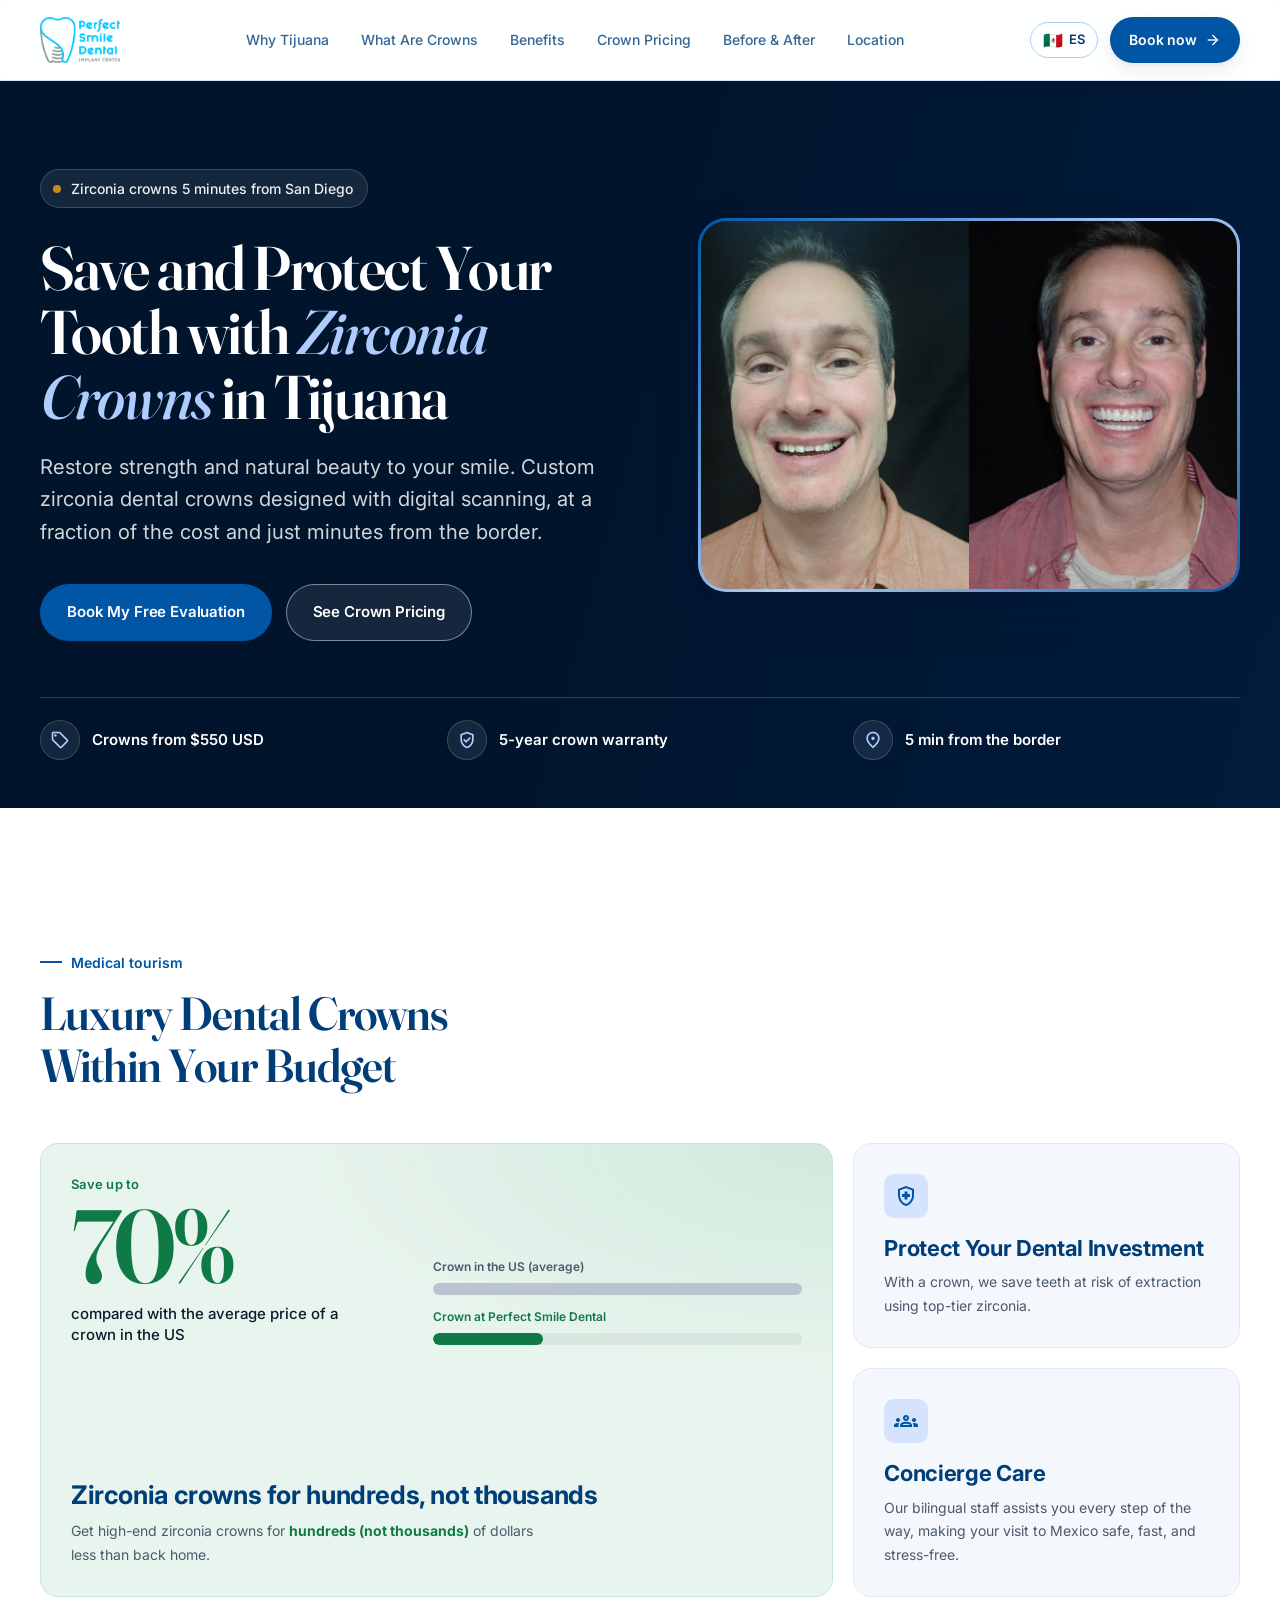
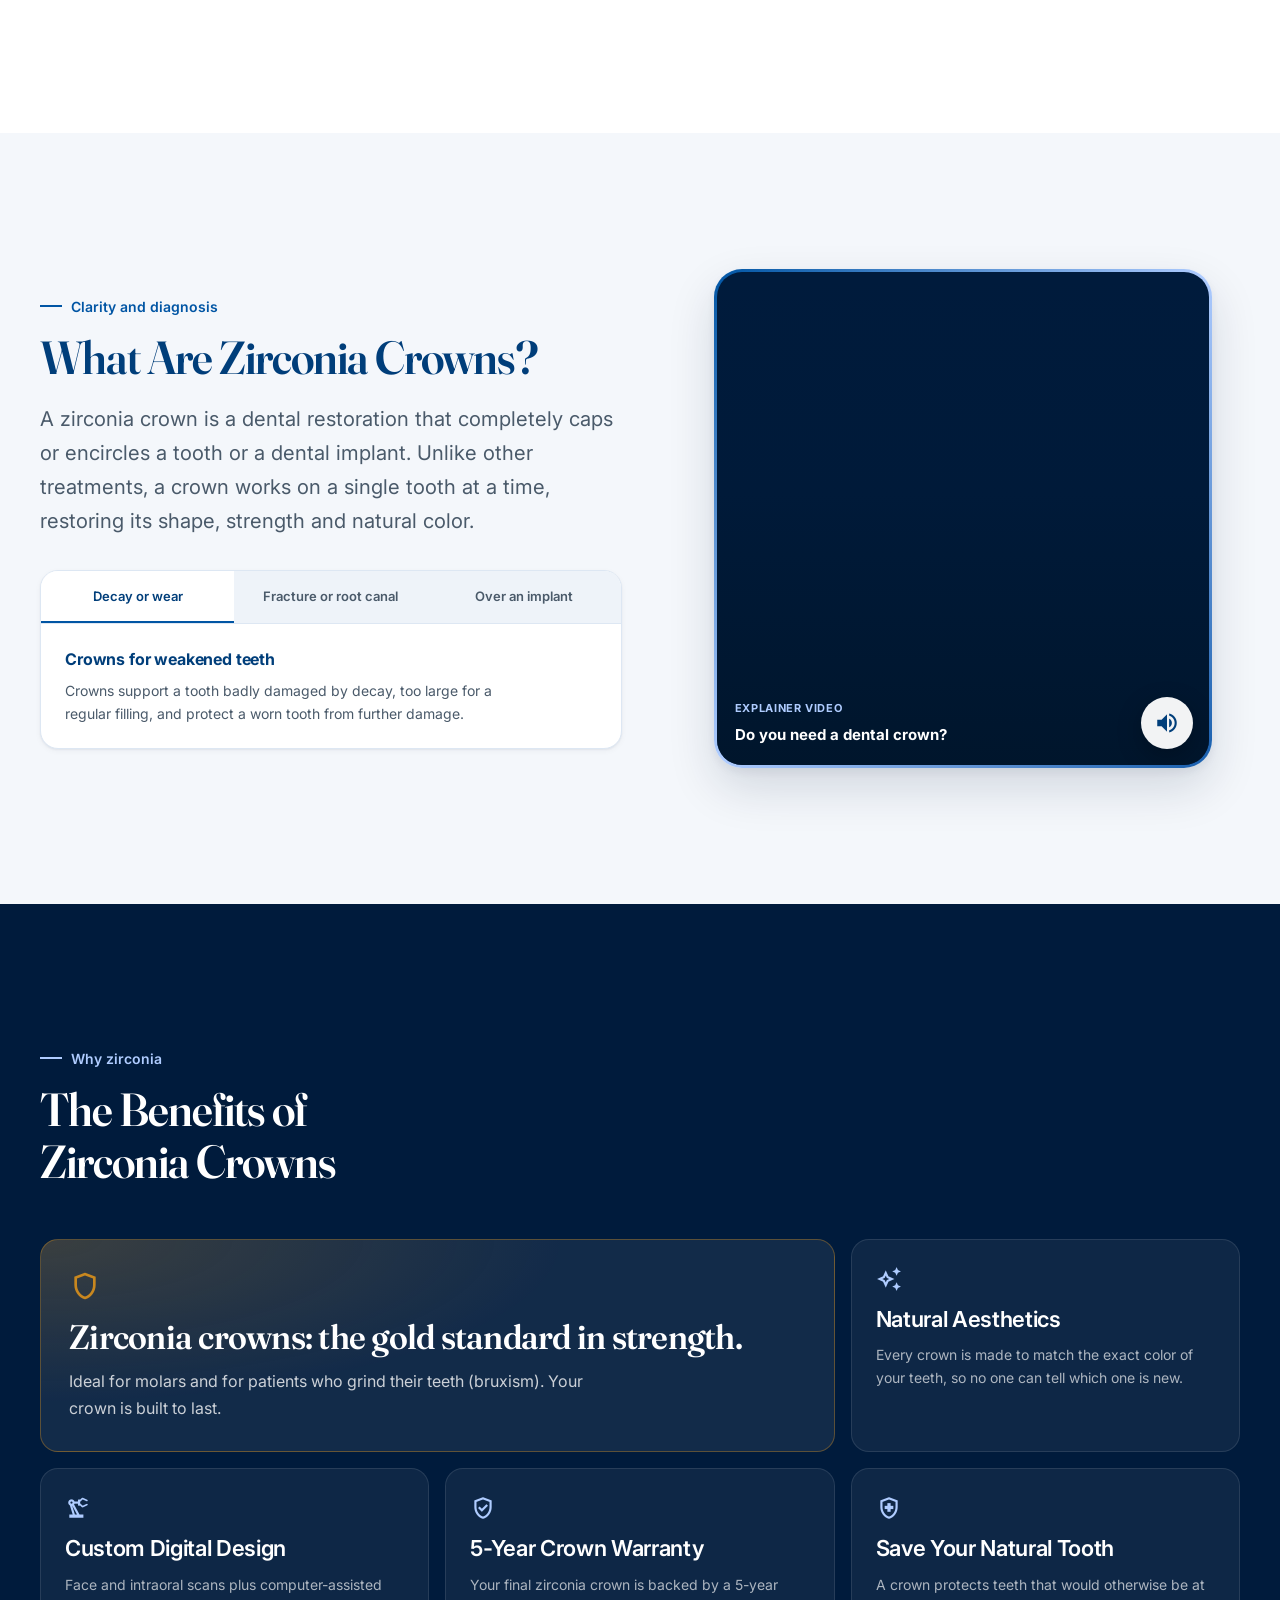
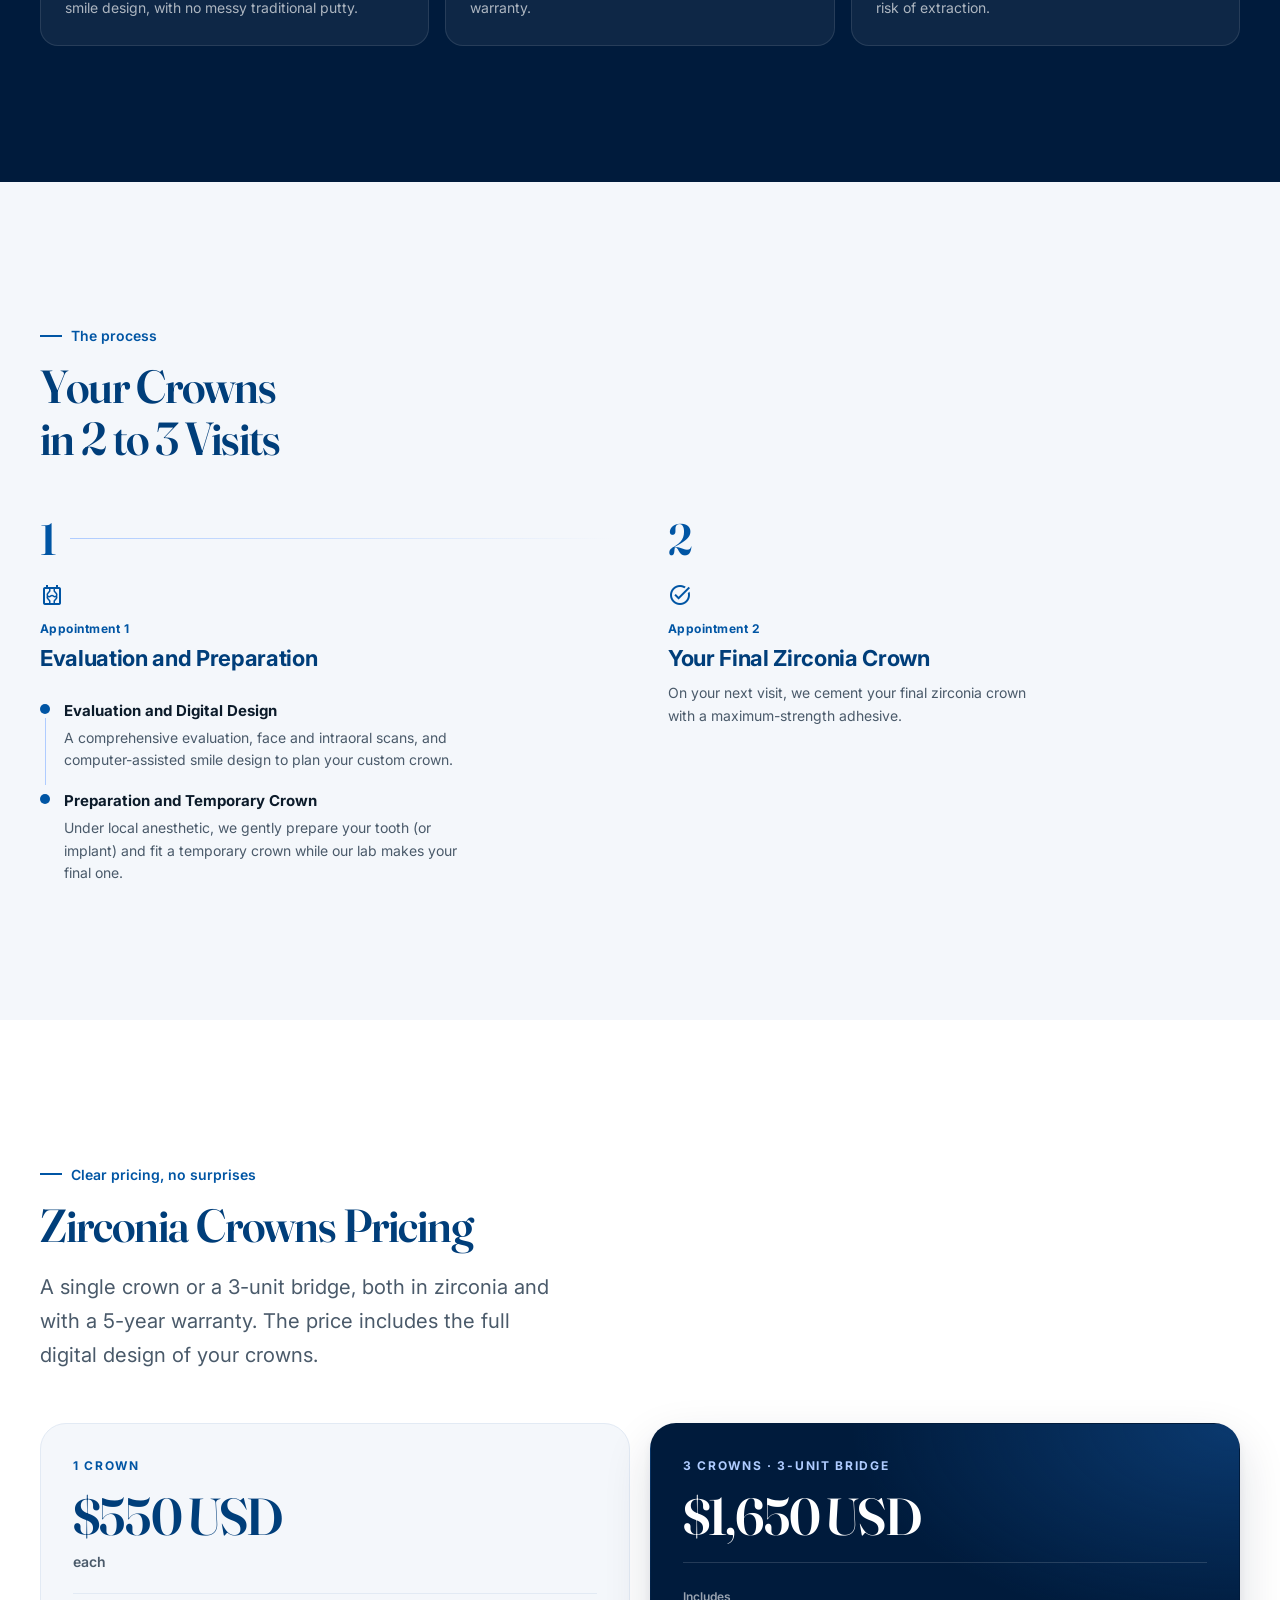
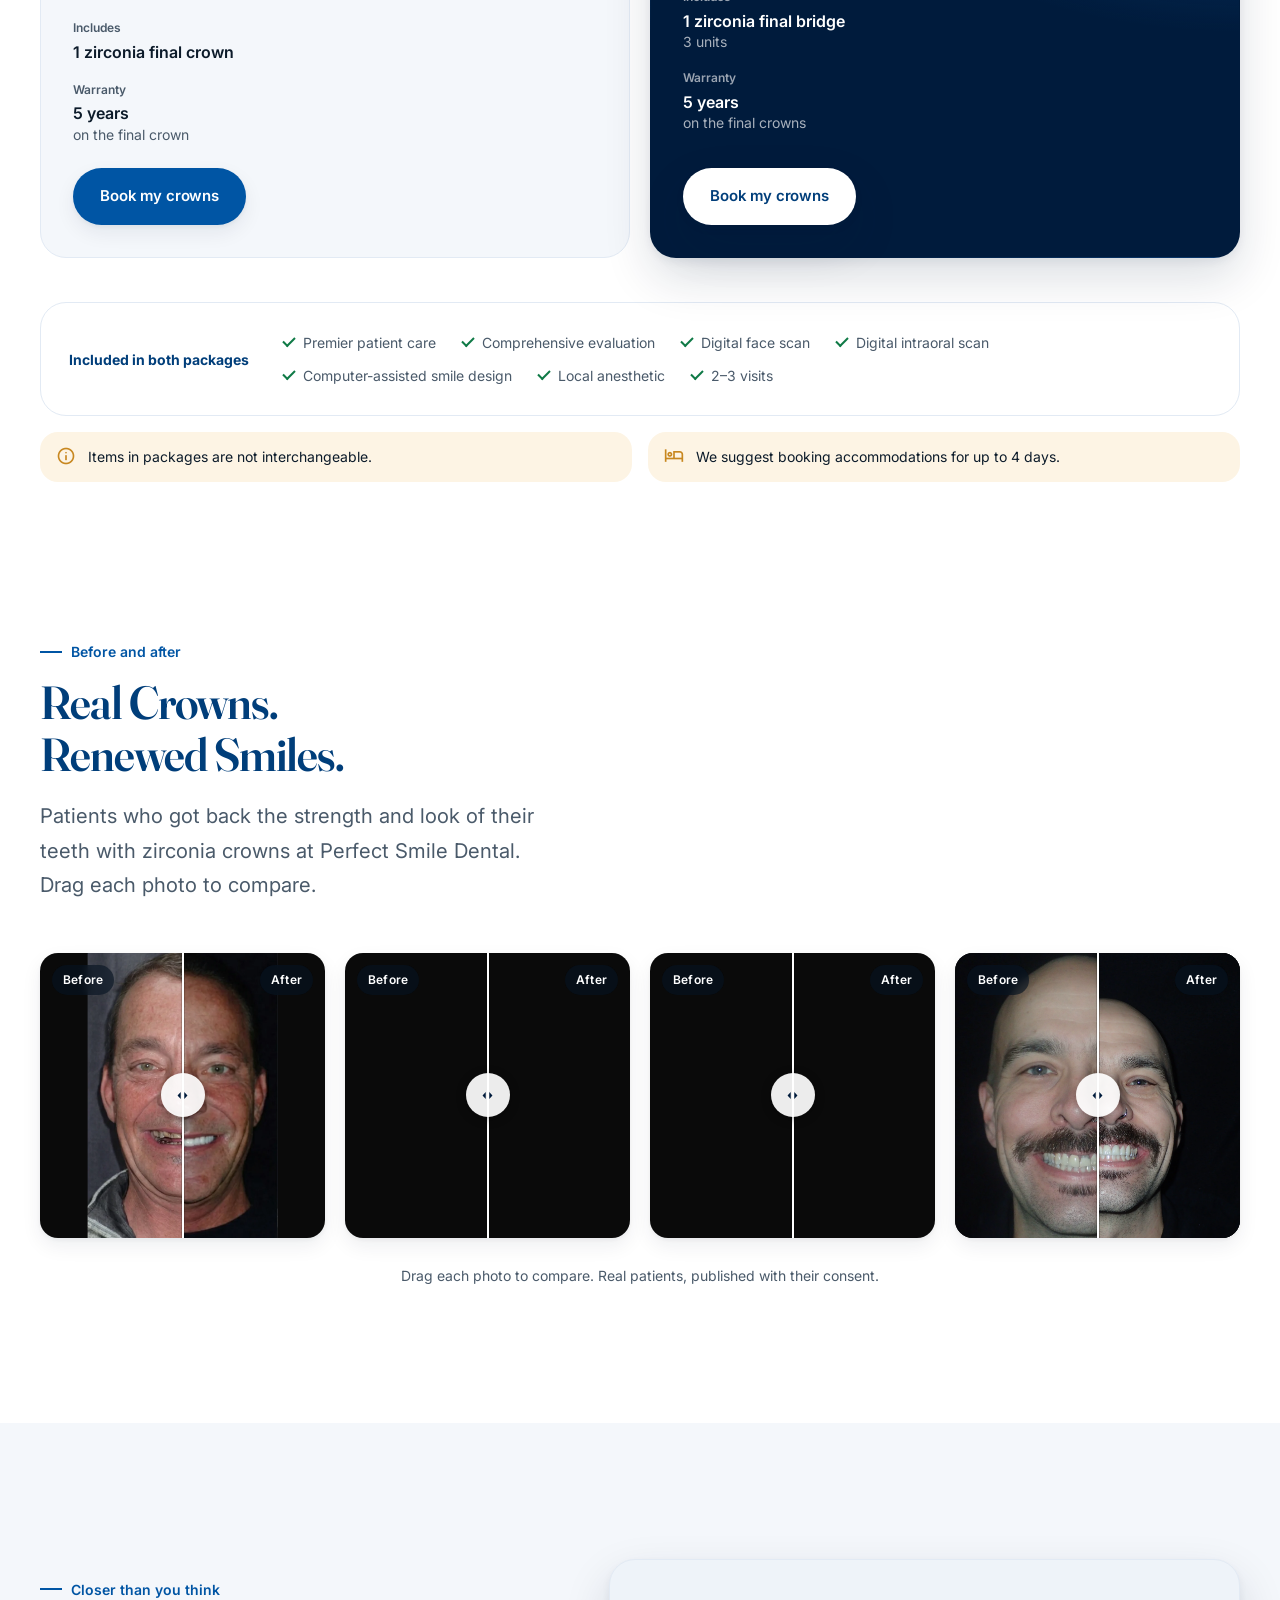
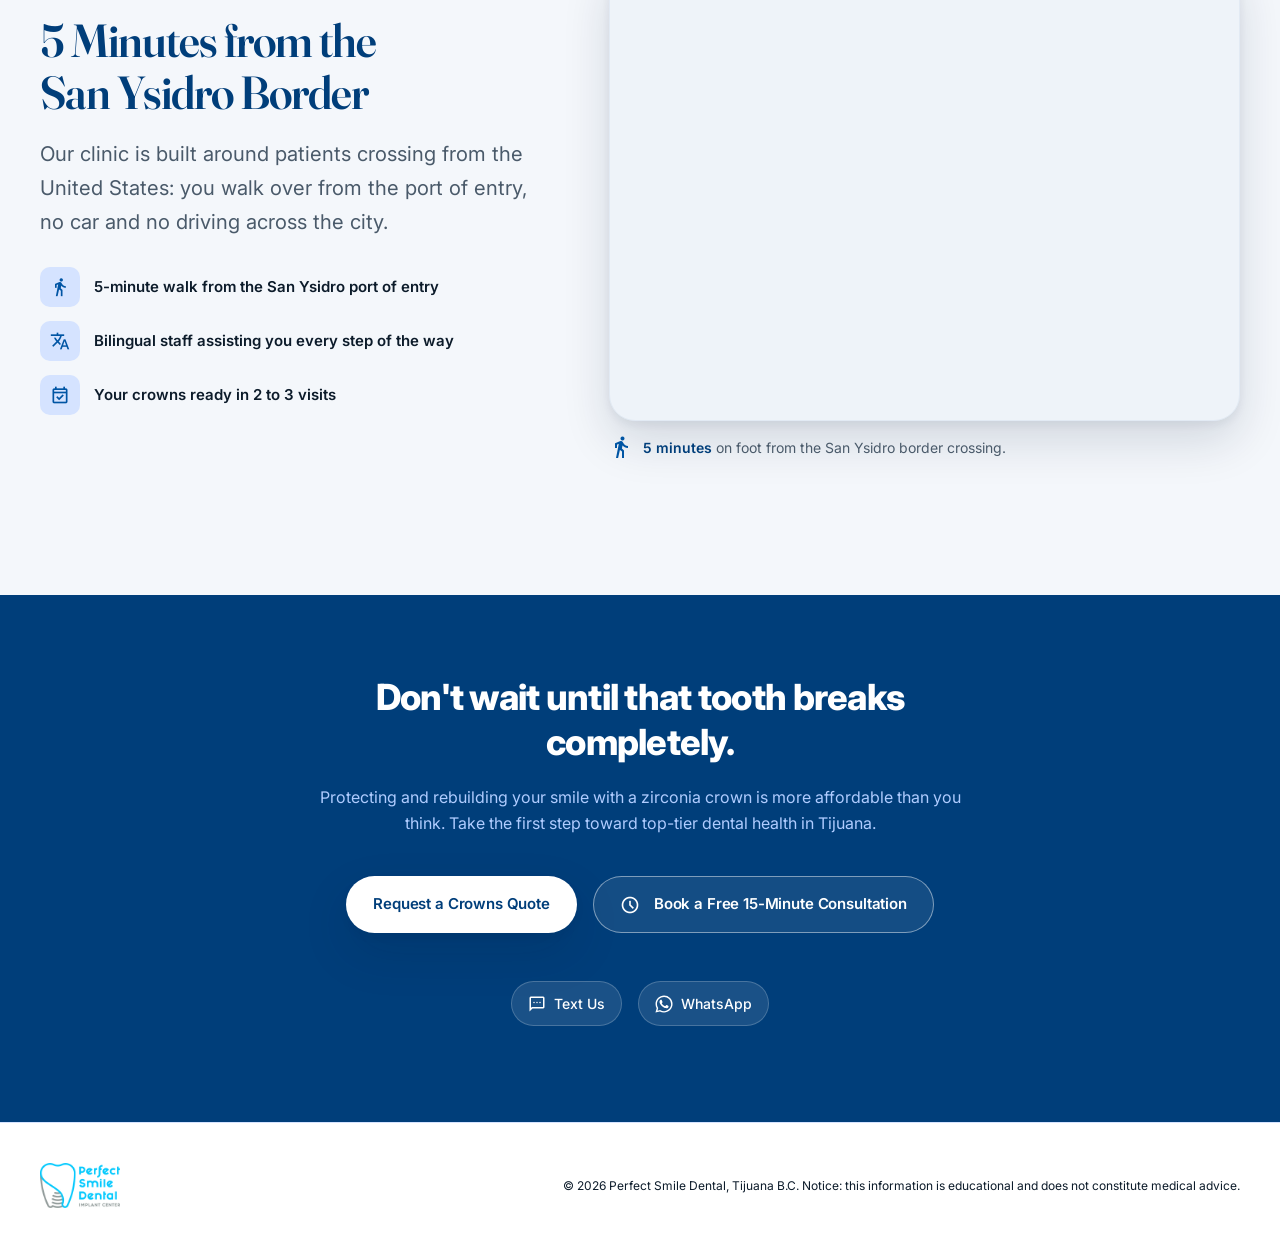
==== commit a6d8efe8: "cambios" ====
--- a/index.html
+++ b/index.html
@@ -4,6 +4,10 @@
     <meta charset="utf-8" />
     <meta name="viewport" content="width=device-width, initial-scale=1.0" />
     <title>Zirconia Crowns in Tijuana from $550 USD | Perfect Smile Dental</title>
+        <!-- Favicon -->
+<link rel="icon" href="/assets/favicon.ico" sizes="any" />
+<link rel="icon" href="/assets/favicon.svg" type="image/svg+xml" />
+<link rel="icon" href="/assets/favicon.png" type="image/png" sizes="32x32" />
     <meta
       name="description"
       content="Zirconia dental crowns in Tijuana from $550 USD per crown, with a 5-year warranty. Digital scanning, computer-assisted design, 5 minutes from San Ysidro."
@@ -52,7 +56,7 @@
           ><a href="#historias">Before &amp; After</a><a href="#ubicacion">Location</a>
         </nav>
         <div class="navbar__right">
-          <a href="es.html" class="lang-switch" aria-label="Ver en español">
+          <a href="/es" class="lang-switch" aria-label="Ver en español">
             <span class="lang-switch__flag">🇲🇽</span> ES
           </a>
           <a href="#contacto" class="btn btn--accent btn--sm navbar__cta">
@@ -93,7 +97,7 @@
             <div class="hero__media">
               <figure class="hero__photo">
                 <img
-                  src="https://lh3.googleusercontent.com/aida-public/[base64]"
+                  src="/assets/hero.webp"
                   alt="Zirconia dental crowns at Perfect Smile Dental in Tijuana"
                   width="960"
                   height="1104"
@@ -449,7 +453,7 @@
           </ul>
         </div>
       </section>
-      <section id="historias" class="section section--white">
+      <section id="historias" class="section section--white" style="margin-top:-120px">
         <div class="container">
           <div class="section-intro section-intro--wide psd-reveal">
             <span class="section-eyebrow">Before and after</span>
@@ -464,14 +468,14 @@
               <div class="ba__stage" data-empty="Photo coming soon">
                 <img
                   class="ba__img"
-                  src=""
+                  src="/assets/img/before1.webp"
                   alt="Patient before their zirconia crowns"
                   loading="lazy"
                   decoding="async"
                 />
                 <img
                   class="ba__img ba__img--after"
-                  src=""
+                  src="/assets/img/after1.webp"
                   alt="The same patient with their zirconia crowns"
                   loading="lazy"
                   decoding="async"
@@ -499,14 +503,14 @@
               <div class="ba__stage" data-empty="Photo coming soon">
                 <img
                   class="ba__img"
-                  src=""
+                  src="/assets/img/before2.webp"
                   alt="Patient before their zirconia crowns"
                   loading="lazy"
                   decoding="async"
                 />
                 <img
                   class="ba__img ba__img--after"
-                  src=""
+                  src="/assets/img/after2.webp"
                   alt="The same patient with their zirconia crowns"
                   loading="lazy"
                   decoding="async"
@@ -534,14 +538,49 @@
               <div class="ba__stage" data-empty="Photo coming soon">
                 <img
                   class="ba__img"
-                  src=""
+                  src="/assets/img/before3.webp"
                   alt="Patient before their zirconia crowns"
                   loading="lazy"
                   decoding="async"
                 />
                 <img
                   class="ba__img ba__img--after"
-                  src=""
+                  src="/assets/img/after3.webp"
+                  alt="The same patient with their zirconia crowns"
+                  loading="lazy"
+                  decoding="async"
+                />
+                <span class="ba__line" aria-hidden="true"></span>
+                <span class="ba__knob" aria-hidden="true">
+                  <svg viewBox="0 0 24 24" width="17" height="17" fill="currentColor">
+                    <path d="M9.5 7 5 12l4.5 5V7Zm5 0v10l4.5-5-4.5-5Z"></path>
+                  </svg>
+                </span>
+                <span class="ba__tag ba__tag--before">Before</span>
+                <span class="ba__tag ba__tag--after">After</span>
+                <input
+                  class="ba__range"
+                  type="range"
+                  min="0"
+                  max="100"
+                  value="50"
+                  step="0.1"
+                  aria-label="Before and after comparison — Case 3"
+                />
+              </div>
+            </figure>
+               <figure class="ba" style="--pos: 50%">
+              <div class="ba__stage" data-empty="Photo coming soon">
+                <img
+                  class="ba__img"
+                  src="/assets/img/before4.webp"
+                  alt="Patient before their zirconia crowns"
+                  loading="lazy"
+                  decoding="async"
+                />
+                <img
+                  class="ba__img ba__img--after"
+                  src="/assets/img/after4.webp"
                   alt="The same patient with their zirconia crowns"
                   loading="lazy"
                   decoding="async"
@@ -592,14 +631,7 @@
                 <span class="fact__label">Your crowns ready in 2 to 3 visits</span>
               </li>
             </ul>
-            <a
-              href="https://www.google.com/maps/dir/?api=1&destination=32.5303859,-117.024724"
-              class="btn btn--accent"
-              target="_blank"
-              rel="noopener"
-            >
-              <span class="material-symbols-outlined" style="font-size: 20px">directions</span> Get directions
-            </a>
+       
           </div>
           <div class="loc__map">
             <div class="map-frame">
--- a/styles.css
+++ b/styles.css
@@ -91,7 +91,7 @@
 }
 .material-symbols-outlined.fill-icon { font-variation-settings: 'FILL' 1; }
 
-.container { max-width: 1240px; margin: 0 auto; padding: 0 20px; }
+.container { max-width: 1500px; margin: 0 auto; padding: 0 20px; }
 @media (min-width: 1024px) { .container { padding: 0 40px; } }
 
 /* ============================================================ */
@@ -467,7 +467,7 @@
   border-radius: 28px;
   background: linear-gradient(135deg, var(--psd-accent), var(--psd-blue-200), var(--psd-accent-light));
   box-shadow: var(--shadow-lg);
-  max-width: 480px;
+  max-width: 90%;
   margin: 0 auto;
 }
 .video-frame-inner {
@@ -1032,7 +1032,7 @@
   gap: var(--gap);
 }
 @media (min-width: 560px) { .cases { --cols: 2; } }
-@media (min-width: 1024px) { .cases { --cols: 3; --gap: 20px; } }
+@media (min-width: 1024px) { .cases { --cols: 4; --gap: 20px; } }
 
 .ba {
   margin: 0;
@@ -1379,7 +1379,7 @@
 
 .hero__photo {
   margin: 0 auto;
-  max-width: 480px;
+  max-width: 600px;
   padding: 3px;
   border-radius: 28px;
   background: linear-gradient(135deg, var(--psd-accent), var(--psd-blue-200), var(--psd-accent-light));
@@ -1389,7 +1389,7 @@
   display: block;
   width: 100%;
   height: auto;
-  aspect-ratio: 4 / 4.6;
+  aspect-ratio: 6.7 / 4.6;
   object-fit: cover;
   border-radius: 25px;
   background: var(--psd-primary-dark);
@@ -1402,7 +1402,7 @@
 .video-frame-inner .video-frame__loop {
   display: block;
   width: 100%;
-  height: 100%;
+  height: 85%;
   object-fit: cover;
 }
 
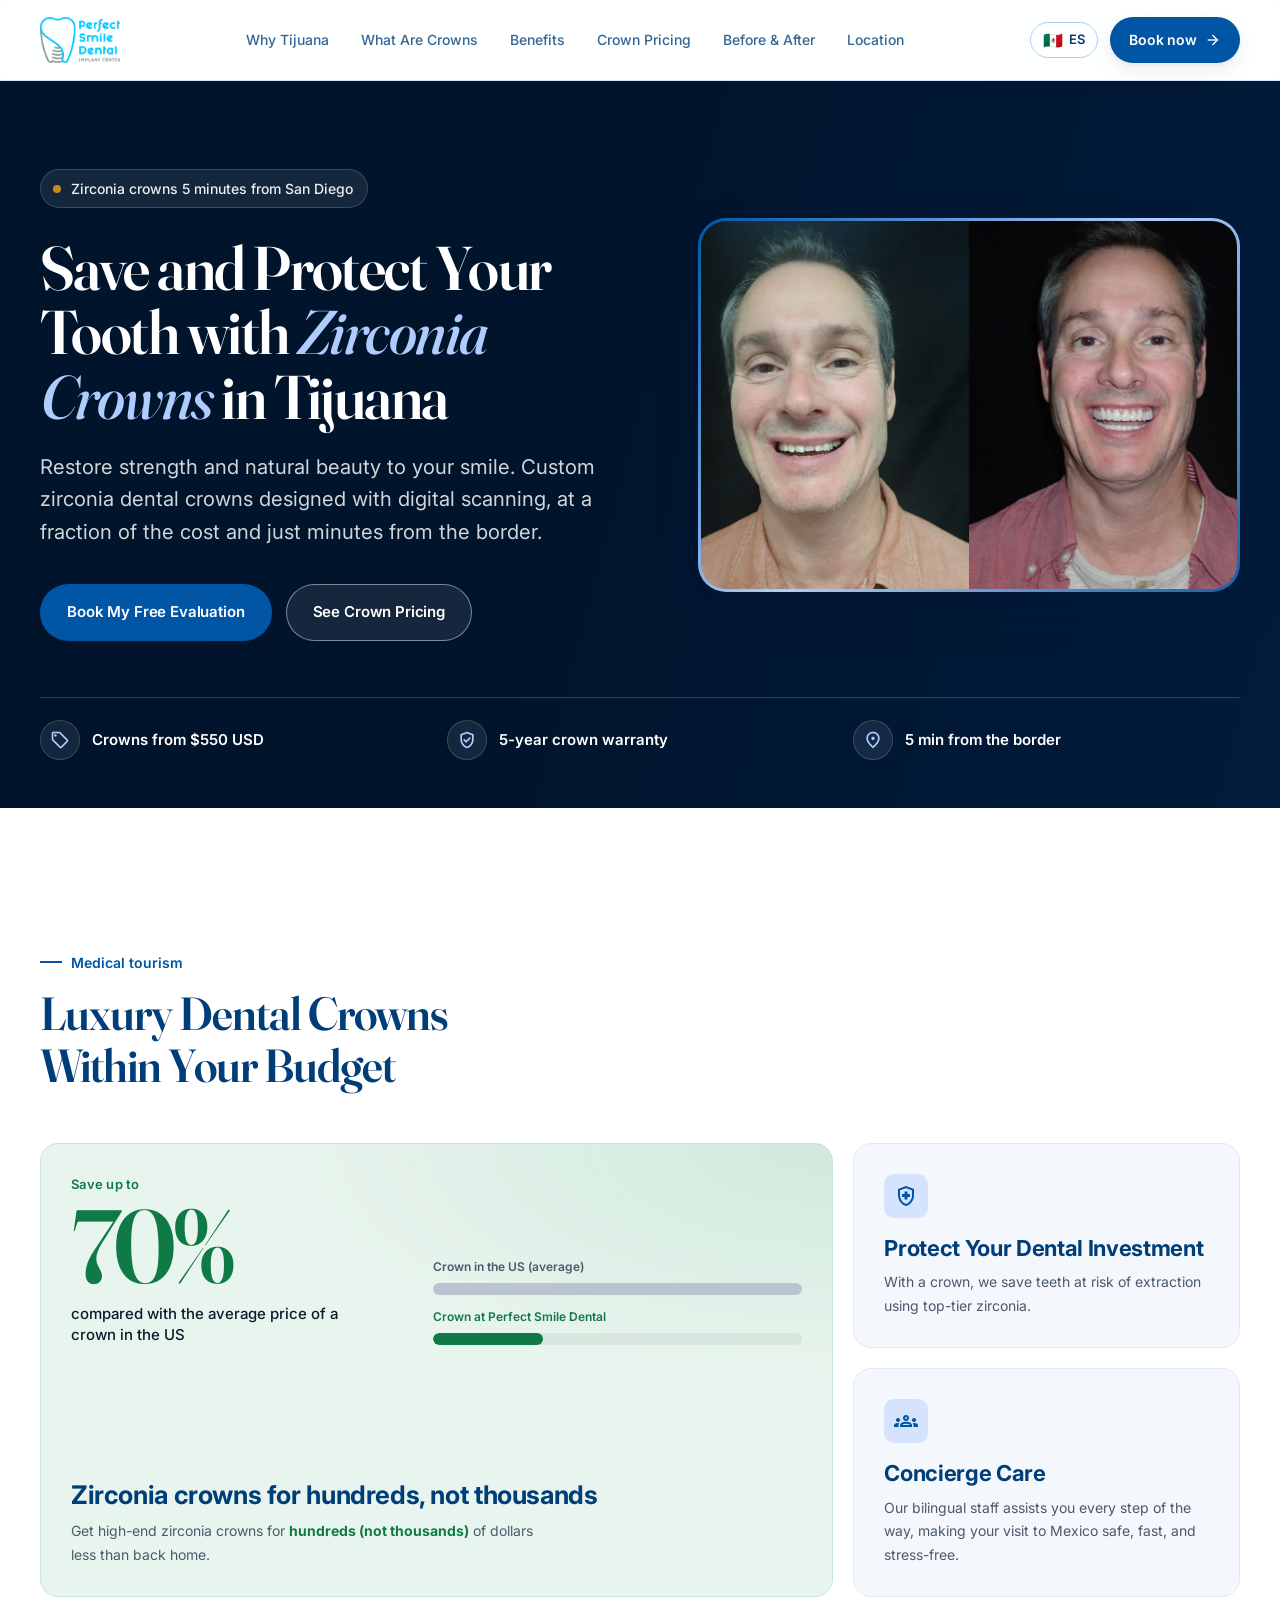
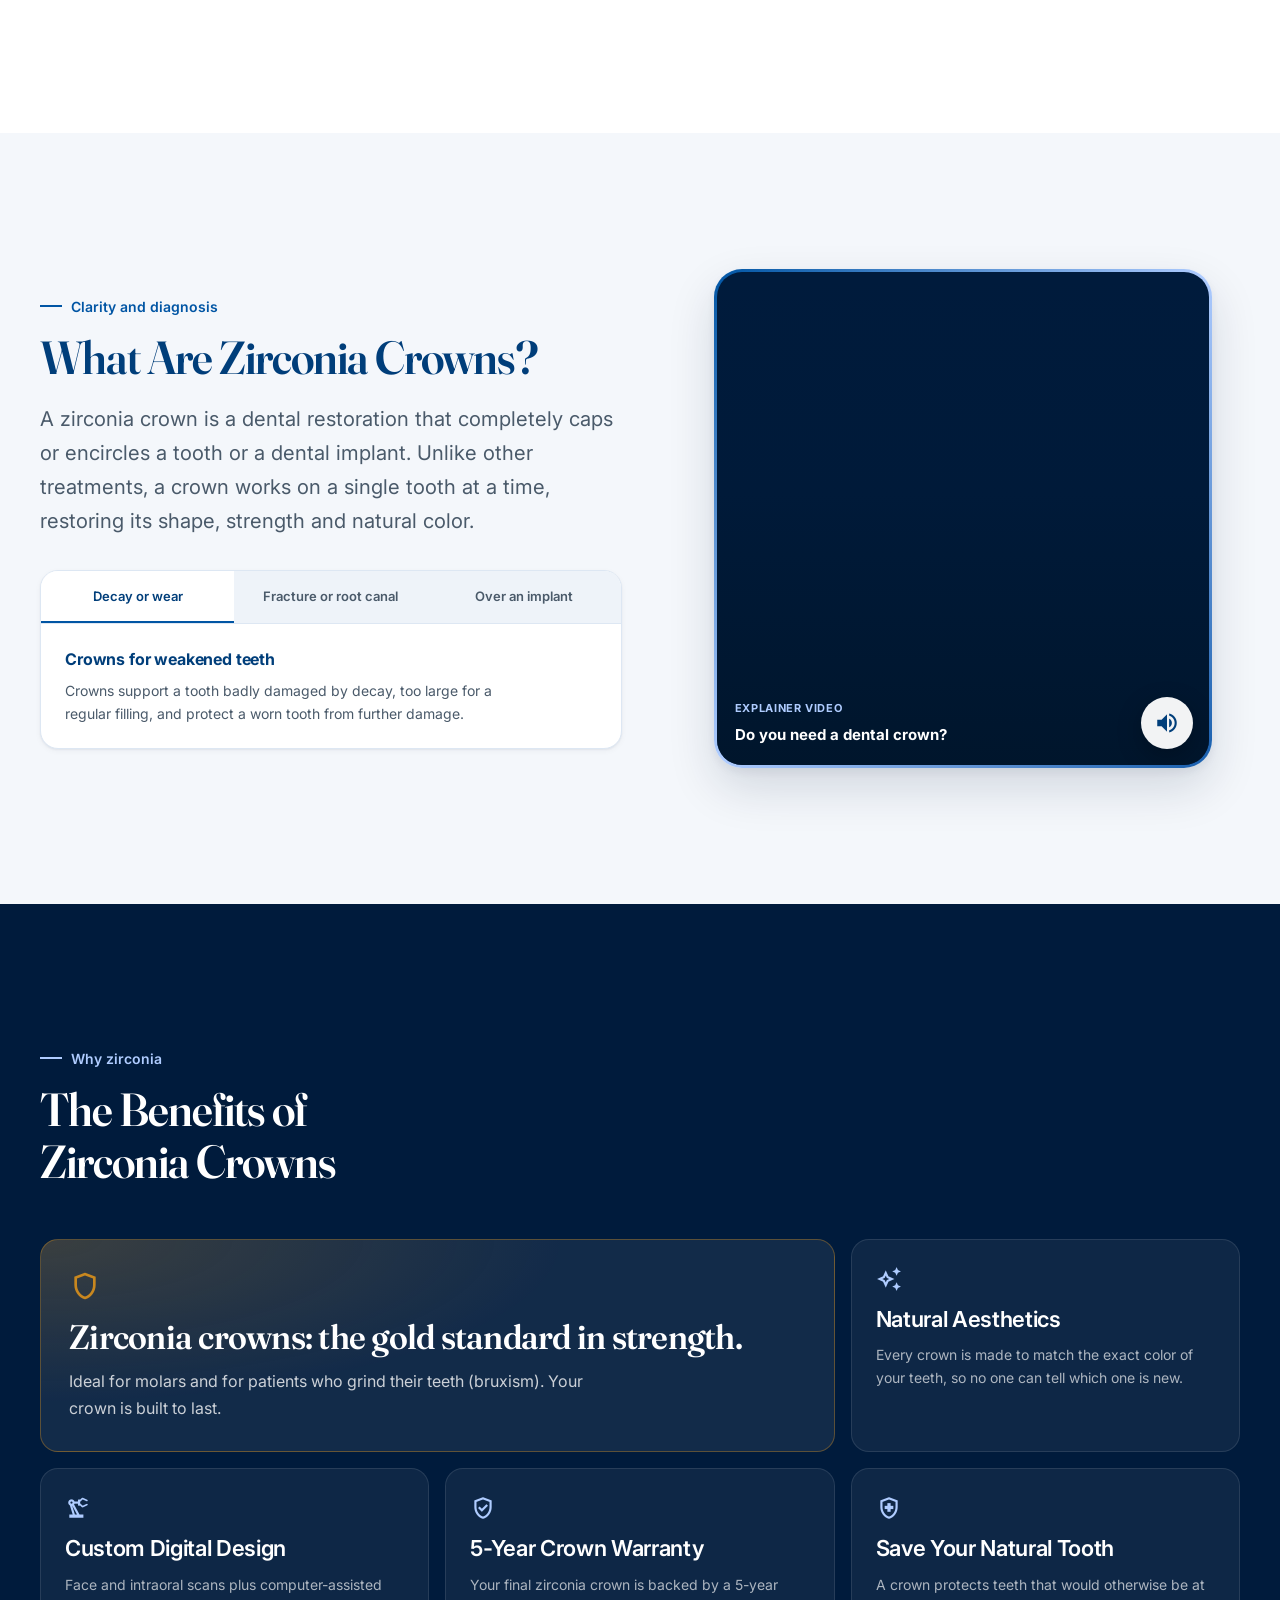
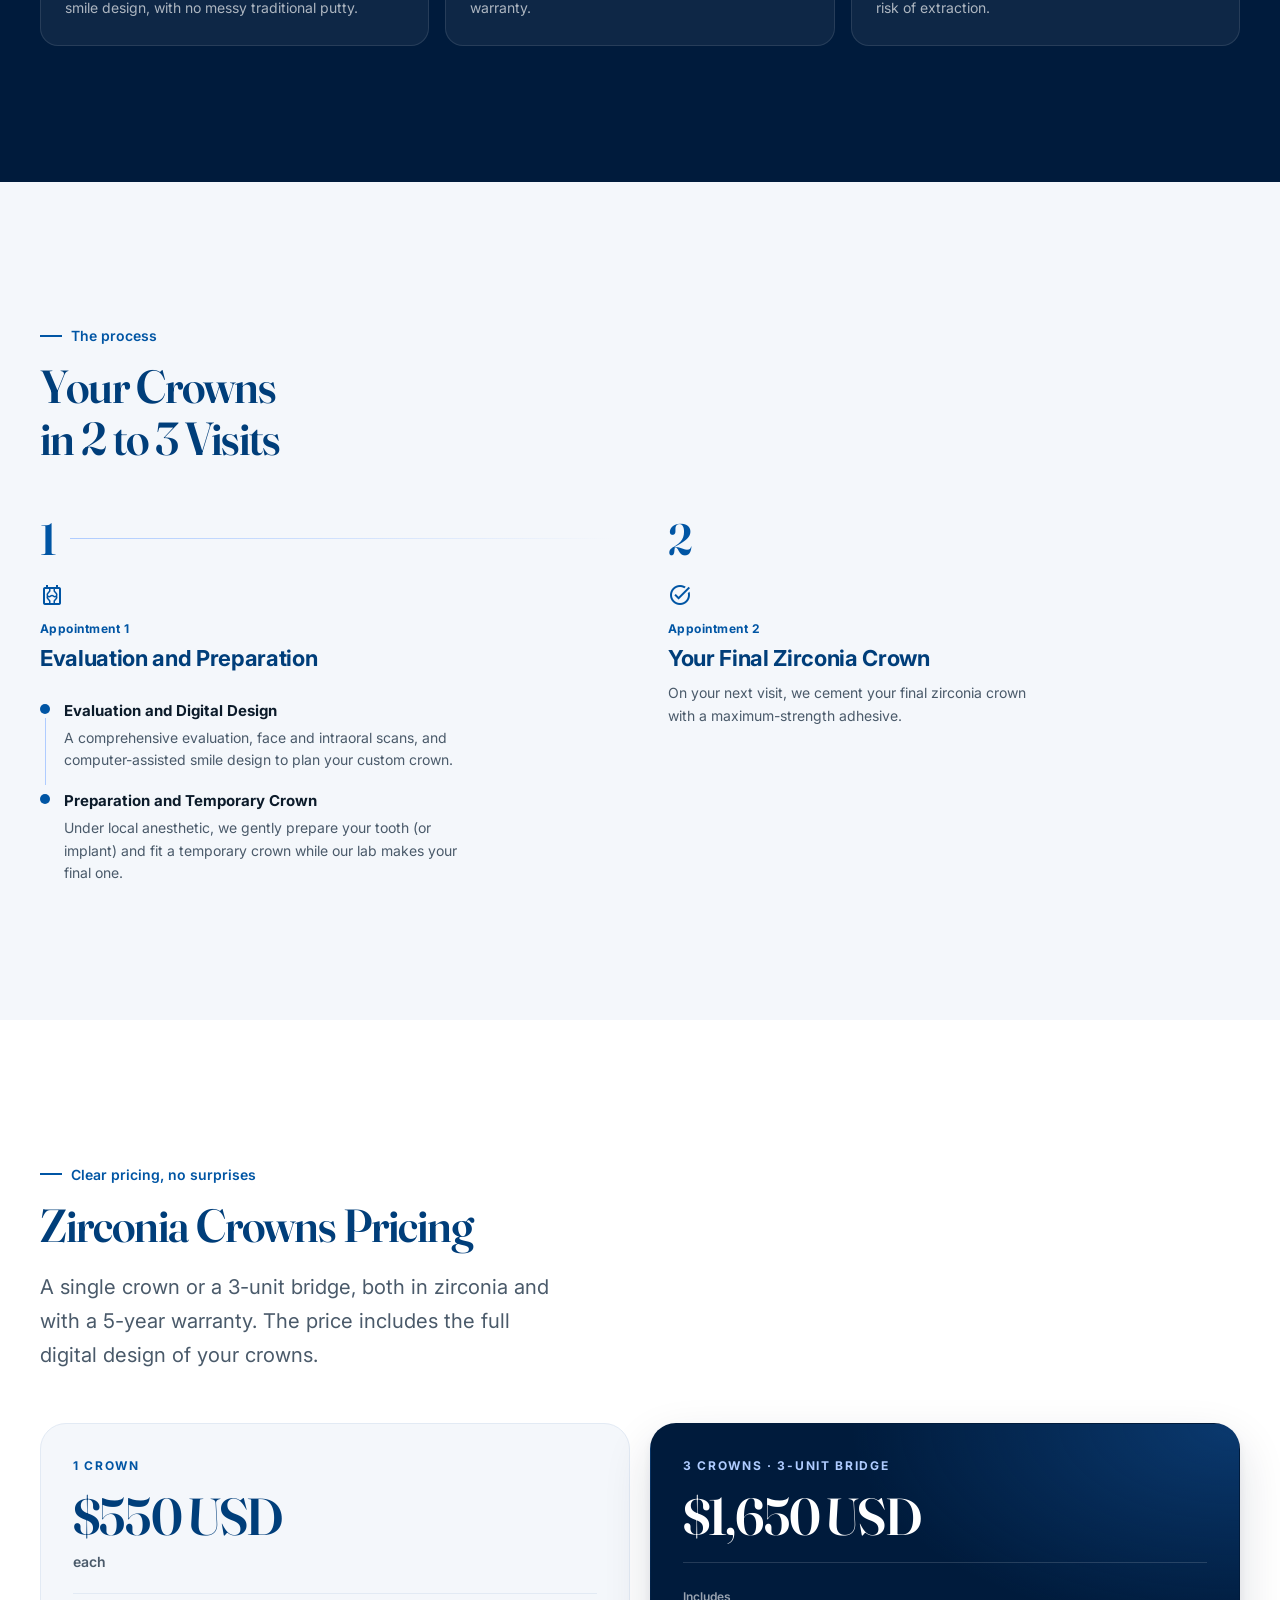
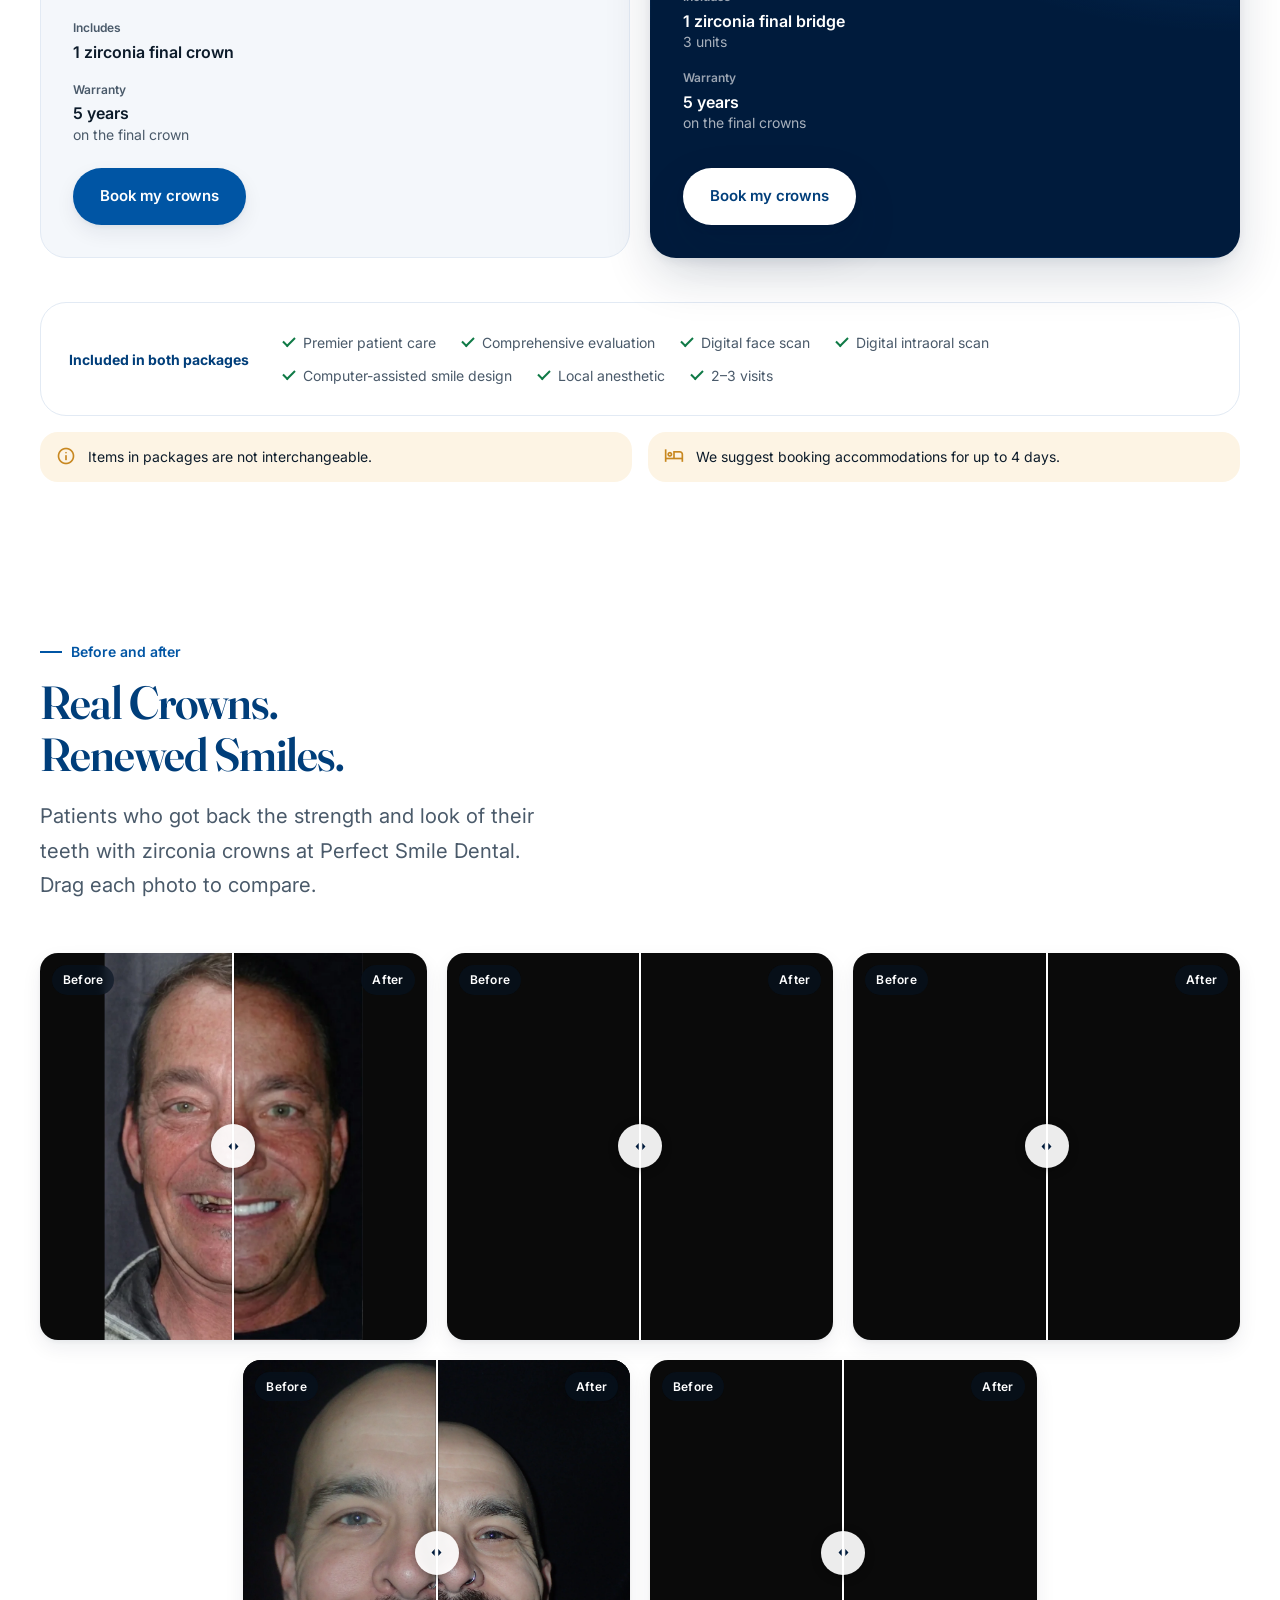
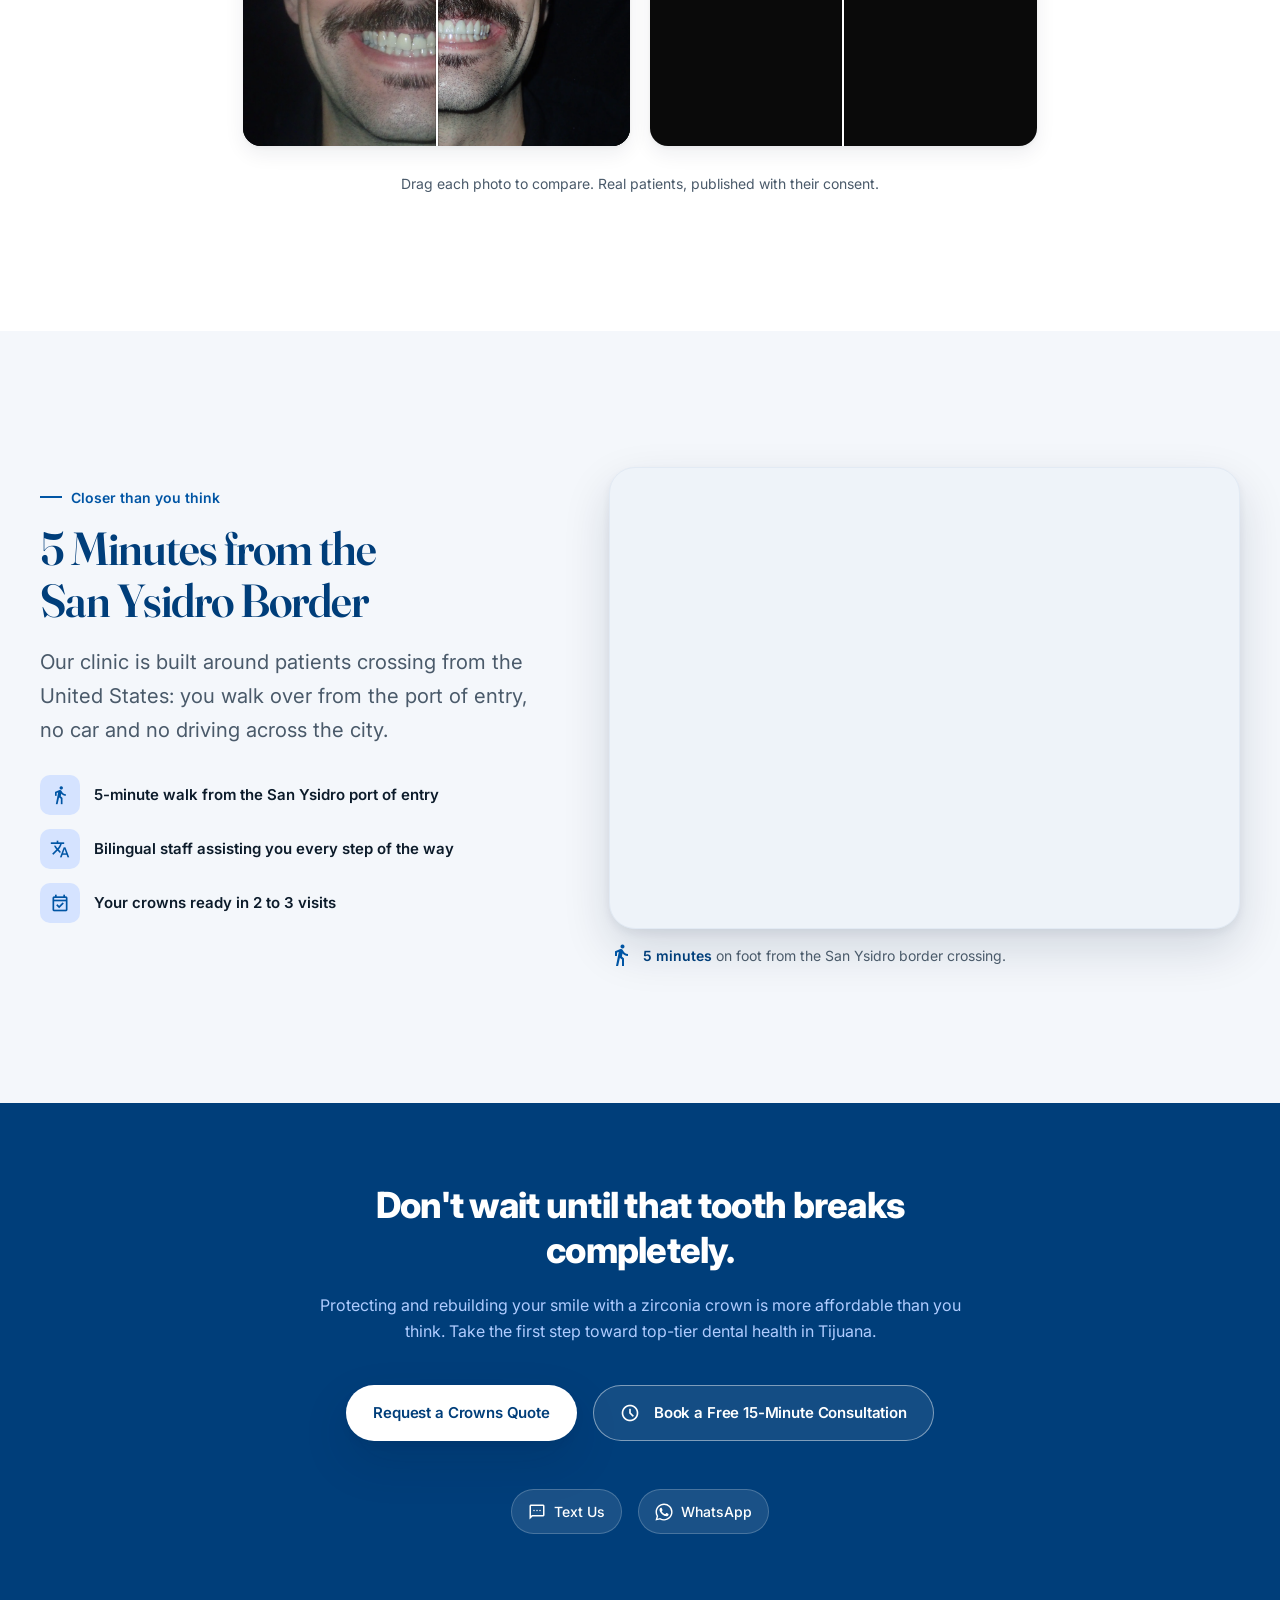
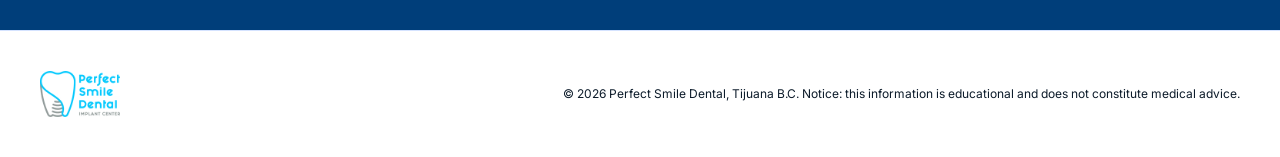
==== commit f54faa1f: "fotos" ====
--- a/index.html
+++ b/index.html
@@ -604,6 +604,41 @@
                 />
               </div>
             </figure>
+              <figure class="ba" style="--pos: 50%">
+              <div class="ba__stage" data-empty="Photo coming soon">
+                <img
+                  class="ba__img"
+                  src="/assets/img/before5.webp"
+                  alt="Patient before their zirconia crowns"
+                  loading="lazy"
+                  decoding="async"
+                />
+                <img
+                  class="ba__img ba__img--after"
+                  src="/assets/img/after5.webp"
+                  alt="The same patient with their zirconia crowns"
+                  loading="lazy"
+                  decoding="async"
+                />
+                <span class="ba__line" aria-hidden="true"></span>
+                <span class="ba__knob" aria-hidden="true">
+                  <svg viewBox="0 0 24 24" width="17" height="17" fill="currentColor">
+                    <path d="M9.5 7 5 12l4.5 5V7Zm5 0v10l4.5-5-4.5-5Z"></path>
+                  </svg>
+                </span>
+                <span class="ba__tag ba__tag--before">Before</span>
+                <span class="ba__tag ba__tag--after">After</span>
+                <input
+                  class="ba__range"
+                  type="range"
+                  min="0"
+                  max="100"
+                  value="50"
+                  step="0.1"
+                  aria-label="Before and after comparison — Case 1"
+                />
+              </div>
+            </figure>
           </div>
           <p class="cases__hint">Drag each photo to compare. Real patients, published with their consent.</p>
         </div>
--- a/styles.css
+++ b/styles.css
@@ -1032,7 +1032,7 @@
   gap: var(--gap);
 }
 @media (min-width: 560px) { .cases { --cols: 2; } }
-@media (min-width: 1024px) { .cases { --cols: 4; --gap: 20px; } }
+@media (min-width: 1024px) { .cases { --cols: 3; --gap: 20px; } }
 
 .ba {
   margin: 0;
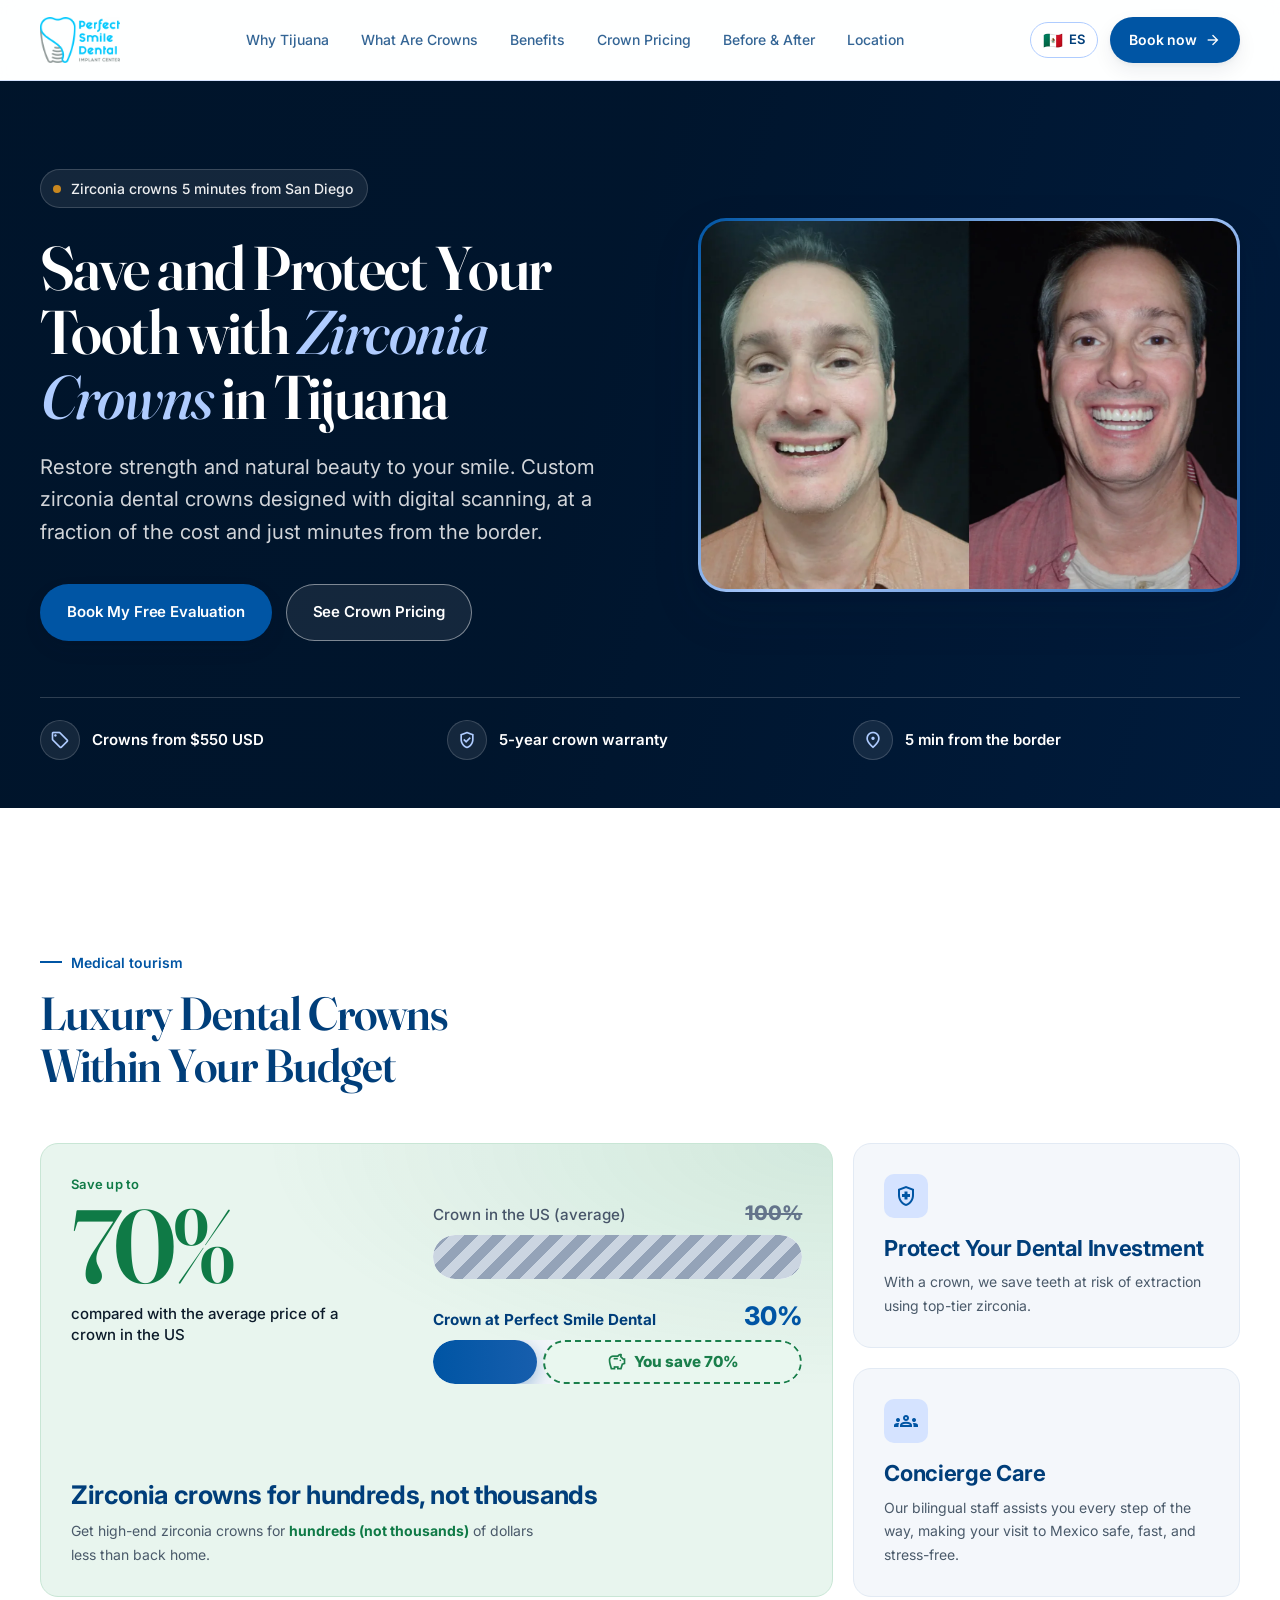
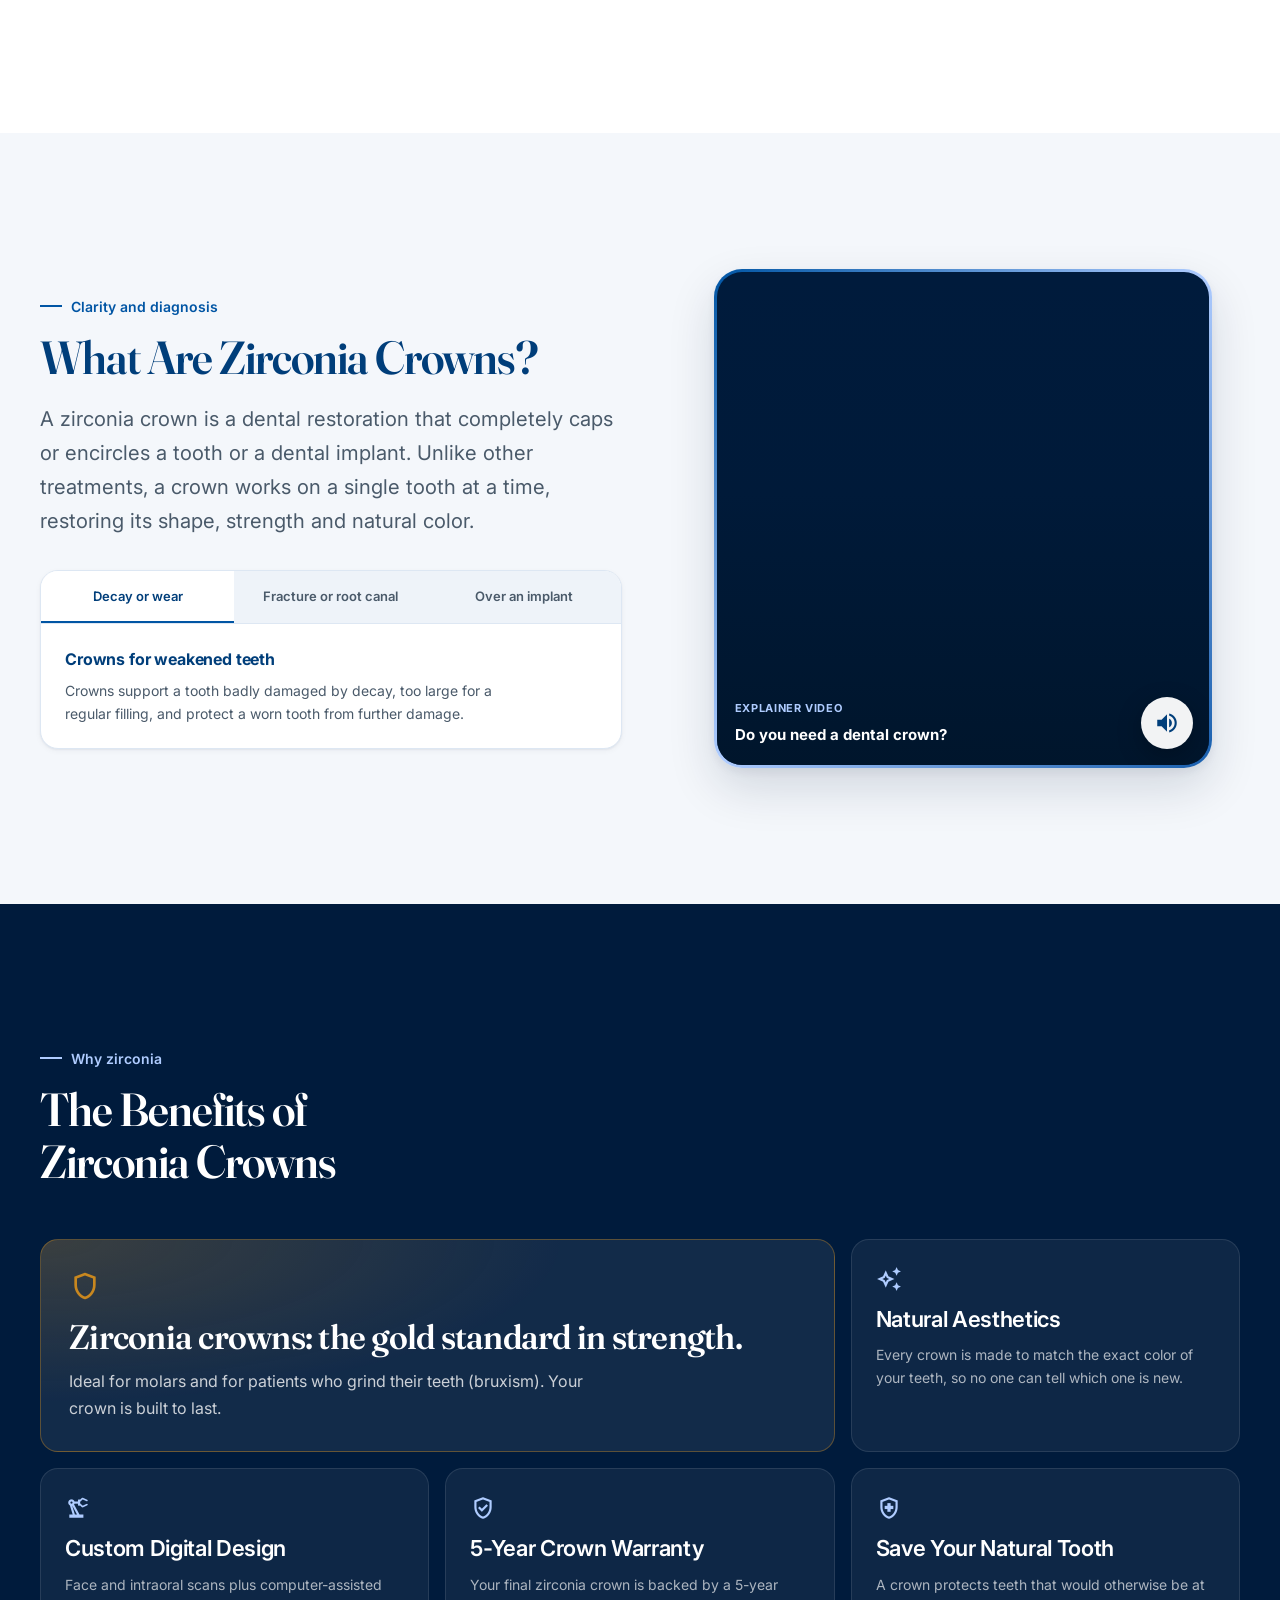
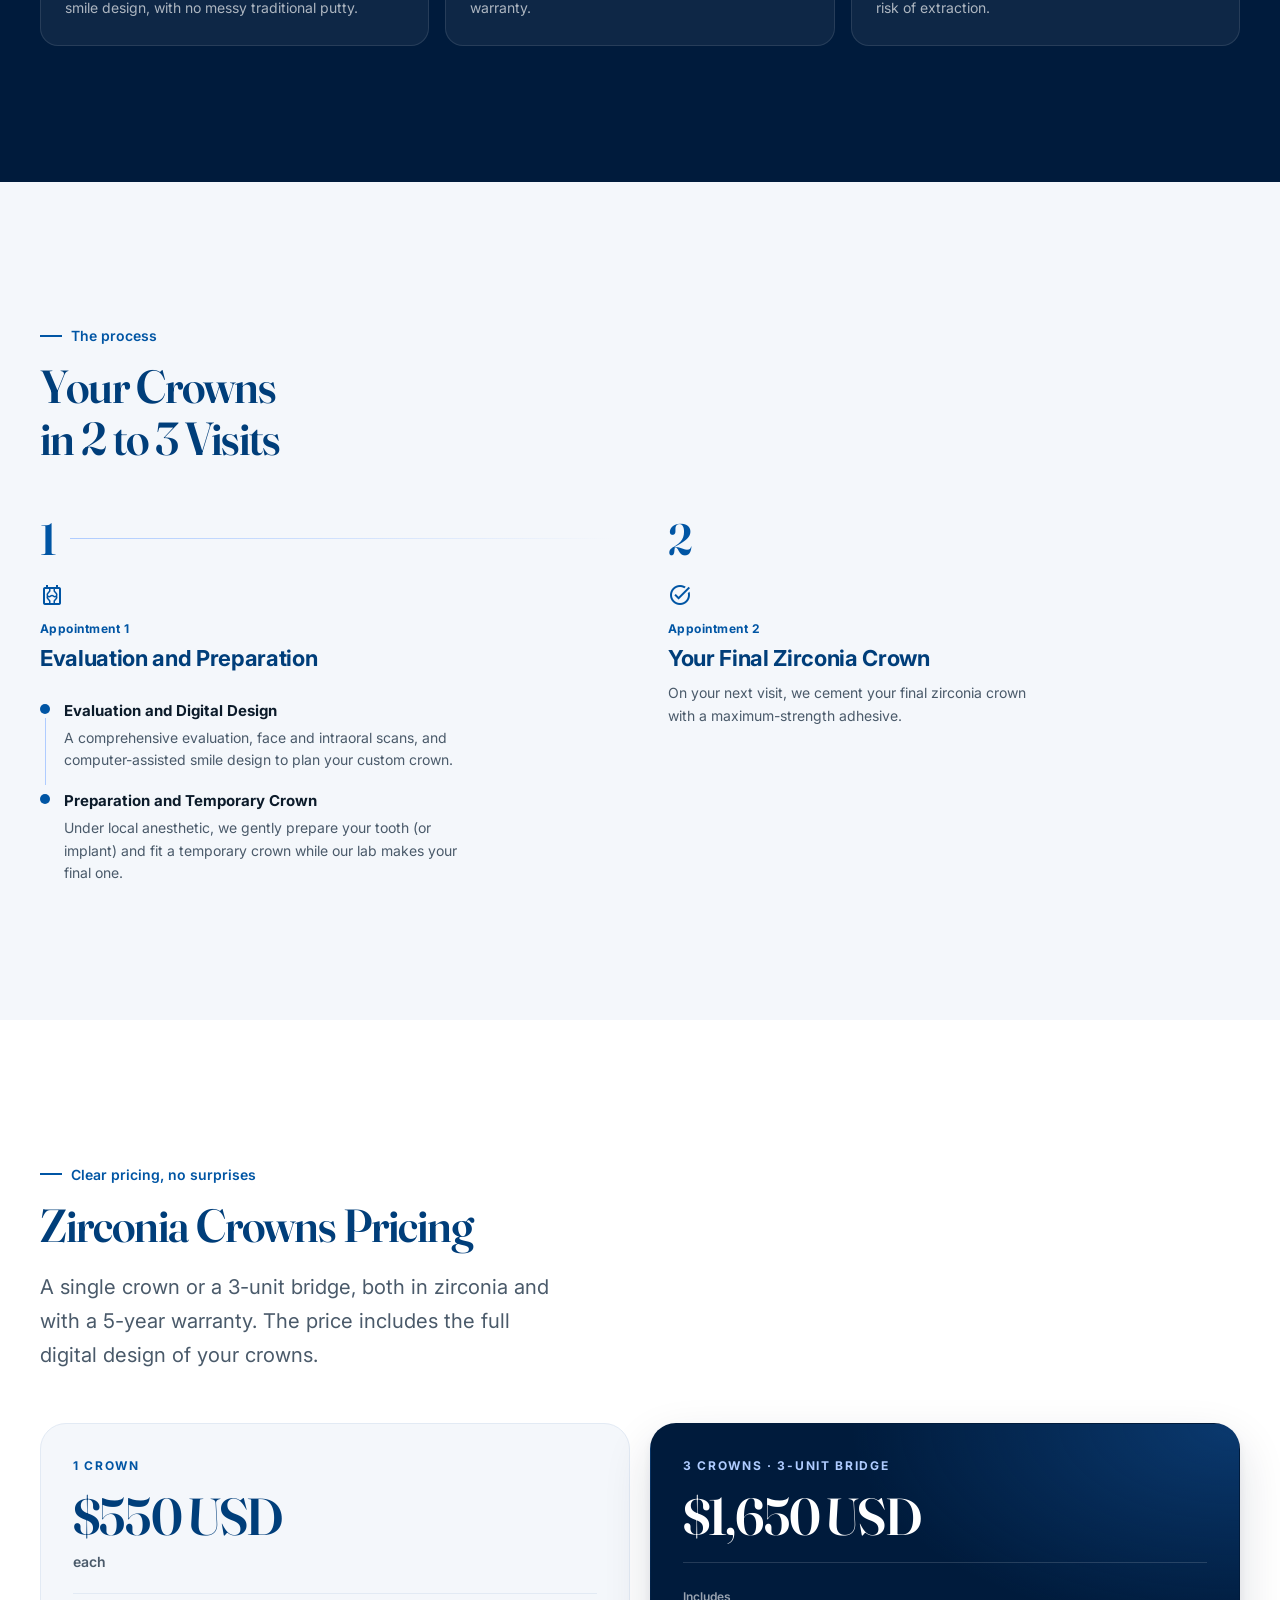
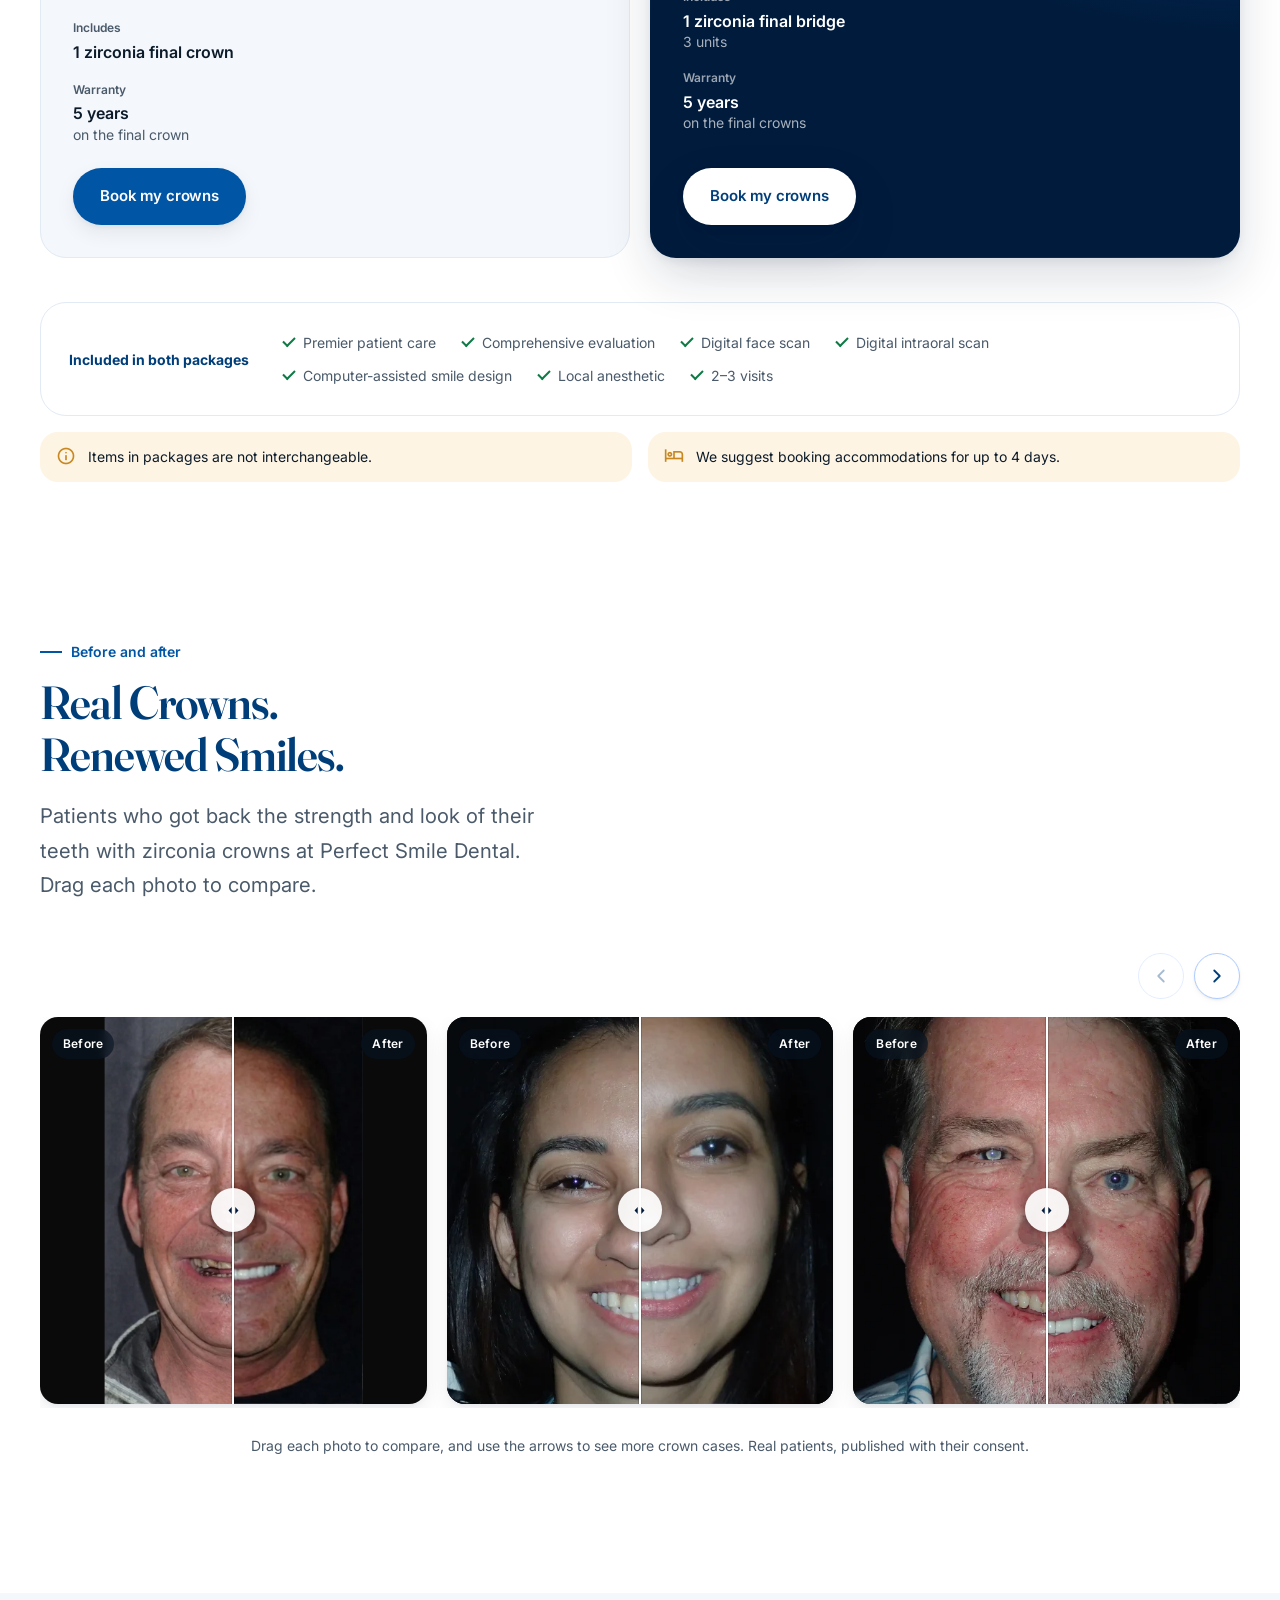
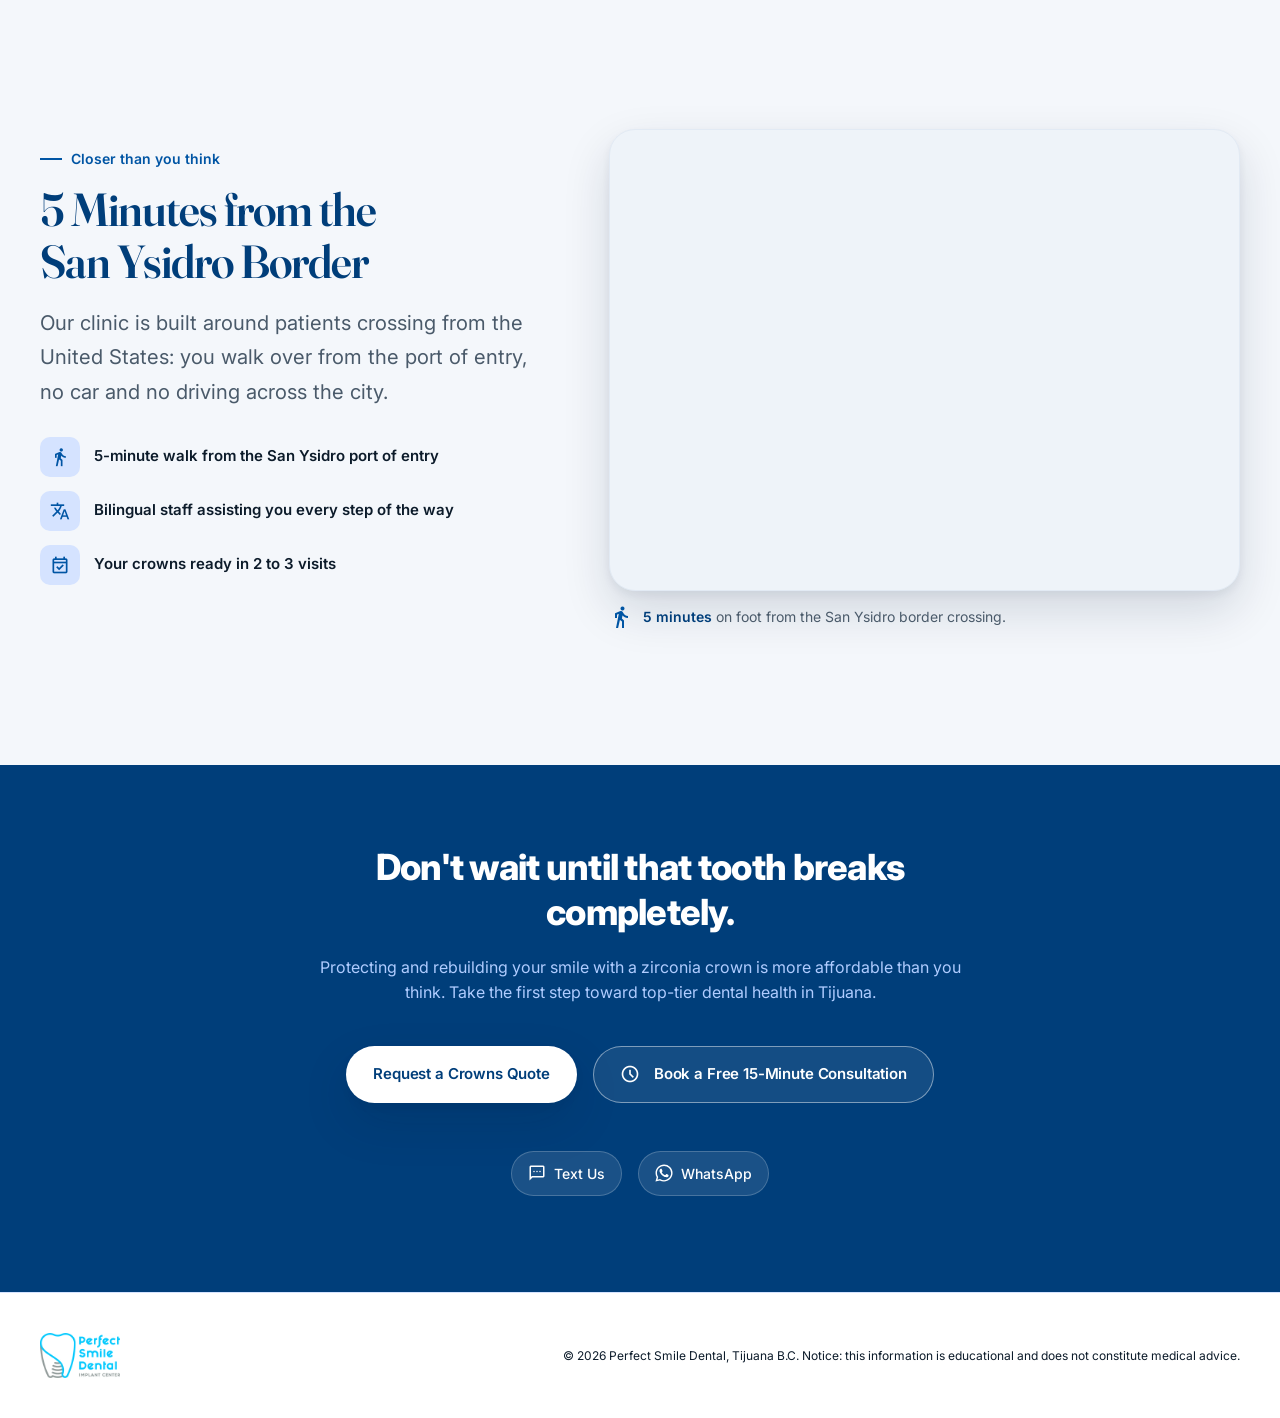
==== commit 5d4764da: "carrusel" ====
--- a/index.html
+++ b/index.html
@@ -135,24 +135,35 @@
                 <span class="stat__lead">Save up to</span> <span class="stat__figure">70%</span>
                 <span class="stat__note">compared with the average price of a crown in the US</span>
               </div>
-              <div
-                class="bars"
-                role="img"
-                aria-label="Crown in the US (average): 100%. Crown at Perfect Smile Dental: 30%."
-              >
-                <div class="bar">
-                  <span class="bar__label">Crown in the US (average)</span>
-                  <span class="bar__track"
-                    ><span class="bar__fill bar__fill--from" style="--w: 100%"></span
-                  ></span>
-                </div>
-                <div class="bar">
-                  <span class="bar__label bar__label--to">Crown at Perfect Smile Dental</span>
-                  <span class="bar__track"
-                    ><span class="bar__fill bar__fill--to" style="--w: 30%"></span
-                  ></span>
-                </div>
-              </div>
+      <div
+  class="bars bars--compare"
+  role="img"
+  aria-label="Crown in the US (average): 100%. Crown at Perfect Smile Dental: 30%. You save up to 70%."
+>
+  <div class="bar">
+    <div class="bar__head">
+      <span class="bar__label">Crown in the US (average)</span>
+      <span class="bar__value bar__value--from">100%</span>
+    </div>
+    <span class="bar__track">
+      <span class="bar__fill bar__fill--from" style="--w: 100%"></span>
+    </span>
+  </div>
+
+  <div class="bar">
+    <div class="bar__head">
+      <span class="bar__label bar__label--to">Crown at Perfect Smile Dental</span>
+      <span class="bar__value bar__value--to">30%</span>
+    </div>
+    <span class="bar__track">
+      <span class="bar__fill bar__fill--to" style="--w: 30%"></span>
+      <span class="bar__save" style="--w: 70%">
+        <span class="material-symbols-outlined" aria-hidden="true">savings</span>
+        You save 70%
+      </span>
+    </span>
+  </div>
+</div>
               <div class="card__body">
                 <h3 class="card__title">Zirconia crowns for hundreds, not thousands</h3>
                 <p class="card__text">
@@ -463,184 +474,90 @@
               Dental. Drag each photo to compare.
             </p>
           </div>
-          <div class="cases">
-            <figure class="ba" style="--pos: 50%">
-              <div class="ba__stage" data-empty="Photo coming soon">
-                <img
-                  class="ba__img"
-                  src="/assets/img/before1.webp"
-                  alt="Patient before their zirconia crowns"
-                  loading="lazy"
-                  decoding="async"
-                />
-                <img
-                  class="ba__img ba__img--after"
-                  src="/assets/img/after1.webp"
-                  alt="The same patient with their zirconia crowns"
-                  loading="lazy"
-                  decoding="async"
-                />
-                <span class="ba__line" aria-hidden="true"></span>
-                <span class="ba__knob" aria-hidden="true">
-                  <svg viewBox="0 0 24 24" width="17" height="17" fill="currentColor">
-                    <path d="M9.5 7 5 12l4.5 5V7Zm5 0v10l4.5-5-4.5-5Z"></path>
-                  </svg>
-                </span>
-                <span class="ba__tag ba__tag--before">Before</span>
-                <span class="ba__tag ba__tag--after">After</span>
-                <input
-                  class="ba__range"
-                  type="range"
-                  min="0"
-                  max="100"
-                  value="50"
-                  step="0.1"
-                  aria-label="Before and after comparison — Case 1"
-                />
-              </div>
-            </figure>
-            <figure class="ba" style="--pos: 50%">
-              <div class="ba__stage" data-empty="Photo coming soon">
-                <img
-                  class="ba__img"
-                  src="/assets/img/before2.webp"
-                  alt="Patient before their zirconia crowns"
-                  loading="lazy"
-                  decoding="async"
-                />
-                <img
-                  class="ba__img ba__img--after"
-                  src="/assets/img/after2.webp"
-                  alt="The same patient with their zirconia crowns"
-                  loading="lazy"
-                  decoding="async"
-                />
-                <span class="ba__line" aria-hidden="true"></span>
-                <span class="ba__knob" aria-hidden="true">
-                  <svg viewBox="0 0 24 24" width="17" height="17" fill="currentColor">
-                    <path d="M9.5 7 5 12l4.5 5V7Zm5 0v10l4.5-5-4.5-5Z"></path>
-                  </svg>
-                </span>
-                <span class="ba__tag ba__tag--before">Before</span>
-                <span class="ba__tag ba__tag--after">After</span>
-                <input
-                  class="ba__range"
-                  type="range"
-                  min="0"
-                  max="100"
-                  value="50"
-                  step="0.1"
-                  aria-label="Before and after comparison — Case 2"
-                />
-              </div>
-            </figure>
-            <figure class="ba" style="--pos: 50%">
-              <div class="ba__stage" data-empty="Photo coming soon">
-                <img
-                  class="ba__img"
-                  src="/assets/img/before3.webp"
-                  alt="Patient before their zirconia crowns"
-                  loading="lazy"
-                  decoding="async"
-                />
-                <img
-                  class="ba__img ba__img--after"
-                  src="/assets/img/after3.webp"
-                  alt="The same patient with their zirconia crowns"
-                  loading="lazy"
-                  decoding="async"
-                />
-                <span class="ba__line" aria-hidden="true"></span>
-                <span class="ba__knob" aria-hidden="true">
-                  <svg viewBox="0 0 24 24" width="17" height="17" fill="currentColor">
-                    <path d="M9.5 7 5 12l4.5 5V7Zm5 0v10l4.5-5-4.5-5Z"></path>
-                  </svg>
-                </span>
-                <span class="ba__tag ba__tag--before">Before</span>
-                <span class="ba__tag ba__tag--after">After</span>
-                <input
-                  class="ba__range"
-                  type="range"
-                  min="0"
-                  max="100"
-                  value="50"
-                  step="0.1"
-                  aria-label="Before and after comparison — Case 3"
-                />
-              </div>
-            </figure>
-               <figure class="ba" style="--pos: 50%">
-              <div class="ba__stage" data-empty="Photo coming soon">
-                <img
-                  class="ba__img"
-                  src="/assets/img/before4.webp"
-                  alt="Patient before their zirconia crowns"
-                  loading="lazy"
-                  decoding="async"
-                />
-                <img
-                  class="ba__img ba__img--after"
-                  src="/assets/img/after4.webp"
-                  alt="The same patient with their zirconia crowns"
-                  loading="lazy"
-                  decoding="async"
-                />
-                <span class="ba__line" aria-hidden="true"></span>
-                <span class="ba__knob" aria-hidden="true">
-                  <svg viewBox="0 0 24 24" width="17" height="17" fill="currentColor">
-                    <path d="M9.5 7 5 12l4.5 5V7Zm5 0v10l4.5-5-4.5-5Z"></path>
-                  </svg>
-                </span>
-                <span class="ba__tag ba__tag--before">Before</span>
-                <span class="ba__tag ba__tag--after">After</span>
-                <input
-                  class="ba__range"
-                  type="range"
-                  min="0"
-                  max="100"
-                  value="50"
-                  step="0.1"
-                  aria-label="Before and after comparison — Case 3"
-                />
-              </div>
-            </figure>
-              <figure class="ba" style="--pos: 50%">
-              <div class="ba__stage" data-empty="Photo coming soon">
-                <img
-                  class="ba__img"
-                  src="/assets/img/before5.webp"
-                  alt="Patient before their zirconia crowns"
-                  loading="lazy"
-                  decoding="async"
-                />
-                <img
-                  class="ba__img ba__img--after"
-                  src="/assets/img/after5.webp"
-                  alt="The same patient with their zirconia crowns"
-                  loading="lazy"
-                  decoding="async"
-                />
-                <span class="ba__line" aria-hidden="true"></span>
-                <span class="ba__knob" aria-hidden="true">
-                  <svg viewBox="0 0 24 24" width="17" height="17" fill="currentColor">
-                    <path d="M9.5 7 5 12l4.5 5V7Zm5 0v10l4.5-5-4.5-5Z"></path>
-                  </svg>
-                </span>
-                <span class="ba__tag ba__tag--before">Before</span>
-                <span class="ba__tag ba__tag--after">After</span>
-                <input
-                  class="ba__range"
-                  type="range"
-                  min="0"
-                  max="100"
-                  value="50"
-                  step="0.1"
-                  aria-label="Before and after comparison — Case 1"
-                />
-              </div>
-            </figure>
-          </div>
-          <p class="cases__hint">Drag each photo to compare. Real patients, published with their consent.</p>
+<div class="ba-carousel" data-ba-carousel>
+  <div class="cases">
+    <figure class="ba" style="--pos: 50%">
+      <div class="ba__stage" data-empty="Photo coming soon">
+        <img class="ba__img" src="/assets/img/before1.webp" alt="Patient before their zirconia crowns" loading="lazy" decoding="async" />
+        <img class="ba__img ba__img--after" src="/assets/img/after1.webp" alt="The same patient with their zirconia crowns" loading="lazy" decoding="async" />
+        <span class="ba__line" aria-hidden="true"></span>
+        <span class="ba__knob" aria-hidden="true">
+          <svg viewBox="0 0 24 24" width="17" height="17" fill="currentColor"><path d="M9.5 7 5 12l4.5 5V7Zm5 0v10l4.5-5-4.5-5Z"></path></svg>
+        </span>
+        <span class="ba__tag ba__tag--before">Before</span>
+        <span class="ba__tag ba__tag--after">After</span>
+        <input class="ba__range" type="range" min="0" max="100" value="50" step="0.1" aria-label="Before and after comparison — Case 1" />
+      </div>
+    </figure>
+
+    <figure class="ba" style="--pos: 50%">
+      <div class="ba__stage" data-empty="Photo coming soon">
+        <img class="ba__img" src="/assets/img/before2.webp" alt="Patient before their zirconia crowns" loading="lazy" decoding="async" />
+        <img class="ba__img ba__img--after" src="/assets/img/after2.webp" alt="The same patient with their zirconia crowns" loading="lazy" decoding="async" />
+        <span class="ba__line" aria-hidden="true"></span>
+        <span class="ba__knob" aria-hidden="true">
+          <svg viewBox="0 0 24 24" width="17" height="17" fill="currentColor"><path d="M9.5 7 5 12l4.5 5V7Zm5 0v10l4.5-5-4.5-5Z"></path></svg>
+        </span>
+        <span class="ba__tag ba__tag--before">Before</span>
+        <span class="ba__tag ba__tag--after">After</span>
+        <input class="ba__range" type="range" min="0" max="100" value="50" step="0.1" aria-label="Before and after comparison — Case 2" />
+      </div>
+    </figure>
+
+    <figure class="ba" style="--pos: 50%">
+      <div class="ba__stage" data-empty="Photo coming soon">
+        <img class="ba__img" src="/assets/img/before3.webp" alt="Patient before their zirconia crowns" loading="lazy" decoding="async" />
+        <img class="ba__img ba__img--after" src="/assets/img/after3.webp" alt="The same patient with their zirconia crowns" loading="lazy" decoding="async" />
+        <span class="ba__line" aria-hidden="true"></span>
+        <span class="ba__knob" aria-hidden="true">
+          <svg viewBox="0 0 24 24" width="17" height="17" fill="currentColor"><path d="M9.5 7 5 12l4.5 5V7Zm5 0v10l4.5-5-4.5-5Z"></path></svg>
+        </span>
+        <span class="ba__tag ba__tag--before">Before</span>
+        <span class="ba__tag ba__tag--after">After</span>
+        <input class="ba__range" type="range" min="0" max="100" value="50" step="0.1" aria-label="Before and after comparison — Case 3" />
+      </div>
+    </figure>
+
+    <figure class="ba" style="--pos: 50%">
+      <div class="ba__stage" data-empty="Photo coming soon">
+        <img class="ba__img" src="/assets/img/before4.webp" alt="Patient before their zirconia crowns" loading="lazy" decoding="async" />
+        <img class="ba__img ba__img--after" src="/assets/img/after4.webp" alt="The same patient with their zirconia crowns" loading="lazy" decoding="async" />
+        <span class="ba__line" aria-hidden="true"></span>
+        <span class="ba__knob" aria-hidden="true">
+          <svg viewBox="0 0 24 24" width="17" height="17" fill="currentColor"><path d="M9.5 7 5 12l4.5 5V7Zm5 0v10l4.5-5-4.5-5Z"></path></svg>
+        </span>
+        <span class="ba__tag ba__tag--before">Before</span>
+        <span class="ba__tag ba__tag--after">After</span>
+        <input class="ba__range" type="range" min="0" max="100" value="50" step="0.1" aria-label="Before and after comparison — Case 4" />
+      </div>
+    </figure>
+
+    <figure class="ba" style="--pos: 50%">
+      <div class="ba__stage" data-empty="Photo coming soon">
+        <img class="ba__img" src="/assets/img/before5.webp" alt="Patient before their zirconia crowns" loading="lazy" decoding="async" />
+        <img class="ba__img ba__img--after" src="/assets/img/after5.webp" alt="The same patient with their zirconia crowns" loading="lazy" decoding="async" />
+        <span class="ba__line" aria-hidden="true"></span>
+        <span class="ba__knob" aria-hidden="true">
+          <svg viewBox="0 0 24 24" width="17" height="17" fill="currentColor"><path d="M9.5 7 5 12l4.5 5V7Zm5 0v10l4.5-5-4.5-5Z"></path></svg>
+        </span>
+        <span class="ba__tag ba__tag--before">Before</span>
+        <span class="ba__tag ba__tag--after">After</span>
+        <input class="ba__range" type="range" min="0" max="100" value="50" step="0.1" aria-label="Before and after comparison — Case 5" />
+      </div>
+    </figure>
+  </div>
+
+  <div class="ba-nav" role="group" aria-label="Browse cases">
+    <button type="button" class="ba-nav__btn" data-ba-prev aria-label="Previous case">
+      <svg viewBox="0 0 24 24" width="22" height="22" fill="none" stroke="currentColor" stroke-width="2" stroke-linecap="round" stroke-linejoin="round" aria-hidden="true"><path d="M15 18l-6-6 6-6"/></svg>
+    </button>
+    <button type="button" class="ba-nav__btn" data-ba-next aria-label="Next case">
+      <svg viewBox="0 0 24 24" width="22" height="22" fill="none" stroke="currentColor" stroke-width="2" stroke-linecap="round" stroke-linejoin="round" aria-hidden="true"><path d="M9 6l6 6-6 6"/></svg>
+    </button>
+  </div>
+</div>
+
+<p class="cases__hint">Drag each photo to compare, and use the arrows to see more crown cases. Real patients, published with their consent.</p>
         </div>
       </section>
       <section id="ubicacion" class="section">
--- a/styles.css
+++ b/styles.css
@@ -1590,4 +1590,210 @@
   line-height: 1.6;
   color: var(--psd-ink-soft);
   max-width: 46ch;
+}
+
+/* ---------- Savings comparison (enhanced) ---------- */
+.bars--compare {
+  --bar-h: 44px;
+  --bar-radius: 999px;
+  --c-from: #94a3b8;
+  --c-from-2: #cbd5e1;
+  --c-to: #0055a4;
+  --c-to-2: #175ead;
+  --c-save: #1a7f4b;
+  --c-save-bg: #e9f7ef;
+
+  display: grid;
+  gap: 1.5rem;
+  margin: 1.75rem 0;
+}
+
+.bars--compare .bar {
+  display: grid;
+  gap: 0.5rem;
+}
+
+.bars--compare .bar__head {
+  display: flex;
+  justify-content: space-between;
+  align-items: baseline;
+  gap: 1rem;
+}
+
+.bars--compare .bar__label {
+  font-size: 0.95rem;
+  font-weight: 500;
+  color: #475569;
+}
+
+.bars--compare .bar__label--to {
+  font-weight: 700;
+  color: #003e7a;
+}
+
+.bars--compare .bar__value {
+  font-weight: 800;
+  font-size: 1.25rem;
+  line-height: 1;
+}
+
+.bars--compare .bar__value--from {
+  color: #64748b;
+  text-decoration: line-through;
+  text-decoration-thickness: 2px;
+}
+
+.bars--compare .bar__value--to {
+  color: #0055a4;
+  font-size: 1.6rem;
+}
+
+.bars--compare .bar__track {
+  position: relative;
+  display: flex;
+  height: var(--bar-h);
+  border-radius: var(--bar-radius);
+  background: #f1f5f9;
+  overflow: hidden;
+}
+
+.bars--compare .bar__fill {
+  height: 100%;
+  width: 0;
+  border-radius: var(--bar-radius);
+  transition: width 1.1s cubic-bezier(0.22, 1, 0.36, 1);
+}
+
+.bars--compare .bar__fill--from {
+  background: repeating-linear-gradient(
+    -45deg,
+    var(--c-from) 0 10px,
+    var(--c-from-2) 10px 20px
+  );
+}
+
+.bars--compare .bar__fill--to {
+  background: linear-gradient(90deg, var(--c-to), var(--c-to-2));
+  box-shadow: 0 6px 18px rgba(0, 85, 164, 0.35);
+  transition-delay: 0.25s;
+}
+
+/* "You save" zone: fills the rest of the PSD track */
+.bars--compare .bar__save {
+  display: flex;
+  align-items: center;
+  justify-content: center;
+  gap: 0.4rem;
+  flex: 0 0 var(--w);
+  margin-left: 6px;
+  border: 2px dashed var(--c-save);
+  border-radius: var(--bar-radius);
+  background: var(--c-save-bg);
+  color: var(--c-save);
+  font-weight: 800;
+  font-size: 0.95rem;
+  white-space: nowrap;
+  opacity: 0;
+  transform: translateX(12px);
+  transition: opacity 0.5s ease 1.1s, transform 0.5s ease 1.1s;
+}
+
+.bars--compare .bar__save .material-symbols-outlined {
+  font-size: 1.25rem;
+}
+
+/* Animated state */
+.bars--compare.is-in .bar__fill {
+  width: var(--w);
+}
+
+.bars--compare.is-in .bar__save {
+  opacity: 1;
+  transform: none;
+}
+
+/* Small screens: shorter save label */
+@media (max-width: 480px) {
+  .bars--compare {
+    --bar-h: 38px;
+  }
+  .bars--compare .bar__save {
+    font-size: 0.8rem;
+  }
+  .bars--compare .bar__save .material-symbols-outlined {
+    display: none;
+  }
+}
+
+/* No animation for users who prefer reduced motion */
+@media (prefers-reduced-motion: reduce) {
+  .bars--compare .bar__fill,
+  .bars--compare .bar__save {
+    transition: none;
+  }
+}
+
+/* ============================================================ */
+/* ANTES Y DESPUÉS EN CARRUSEL                                   */
+/* 3 visibles en escritorio, 2 en tablet, 1 (con asomo) en móvil */
+/* ============================================================ */
+
+.ba-carousel { display: grid; gap: 18px; }
+
+/* La pista: scroll horizontal con imán en cada caso */
+.ba-carousel .cases {
+  --per-view: 1.12;
+  --gap: 16px;
+  display: flex;
+  flex-wrap: nowrap;
+  justify-content: flex-start;
+  gap: var(--gap);
+  overflow-x: auto;
+  overscroll-behavior-x: contain;
+  scroll-snap-type: x mandatory;
+  scroll-behavior: smooth;
+  scrollbar-width: none;
+  padding-bottom: 4px; /* que no se corte la sombra */
+}
+.ba-carousel .cases::-webkit-scrollbar { display: none; }
+
+@media (min-width: 640px)  { .ba-carousel .cases { --per-view: 2; } }
+@media (min-width: 1024px) { .ba-carousel .cases { --per-view: 3; --gap: 20px; } }
+
+.ba-carousel .ba {
+  flex: 0 0 calc((100% - (var(--per-view) - 1) * var(--gap)) / var(--per-view));
+  scroll-snap-align: start;
+}
+
+/* Flechas: debajo de las imágenes en móvil, centradas */
+.ba-nav { display: flex; justify-content: center; gap: 10px; }
+
+/* Escritorio y tablet: arriba a la derecha del carrusel */
+@media (min-width: 768px) {
+  .ba-nav { order: -1; justify-content: flex-end; }
+}
+
+.ba-nav__btn {
+  width: 46px;
+  height: 46px;
+  border-radius: 50%;
+  border: 1px solid var(--psd-blue-200);
+  background: var(--psd-surface);
+  color: var(--psd-primary);
+  display: grid;
+  place-items: center;
+  cursor: pointer;
+  box-shadow: var(--shadow-sm);
+  transition: background-color .18s ease, color .18s ease, opacity .18s ease, transform .12s ease;
+}
+.ba-nav__btn:hover:not(:disabled) { background: var(--psd-accent); border-color: var(--psd-accent); color: #fff; }
+.ba-nav__btn:active:not(:disabled) { transform: scale(.95); }
+.ba-nav__btn:disabled { opacity: .35; cursor: default; box-shadow: none; }
+.ba-nav__btn svg { display: block; }
+
+/* Si caben todos los casos, las flechas sobran */
+.ba-carousel.is-static .ba-nav { display: none; }
+
+@media (prefers-reduced-motion: reduce) {
+  .ba-carousel .cases { scroll-behavior: auto; }
 }
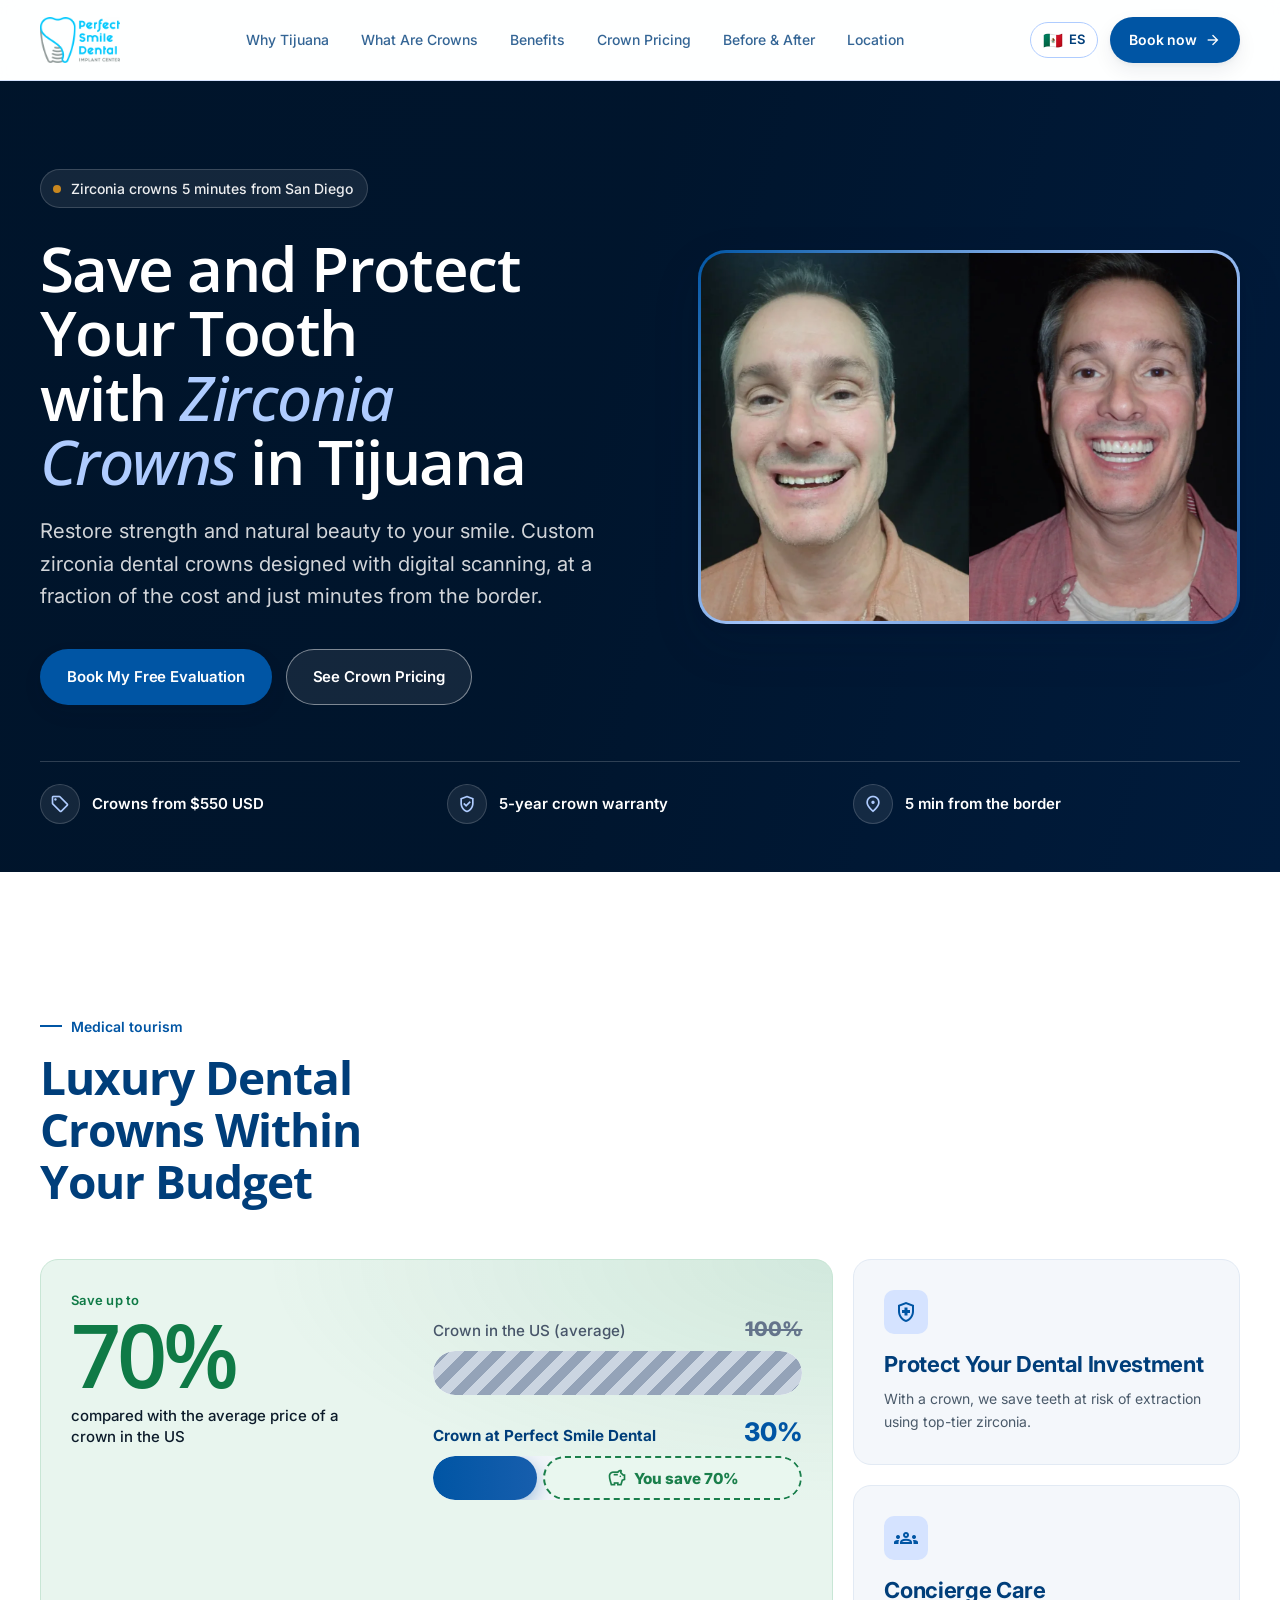
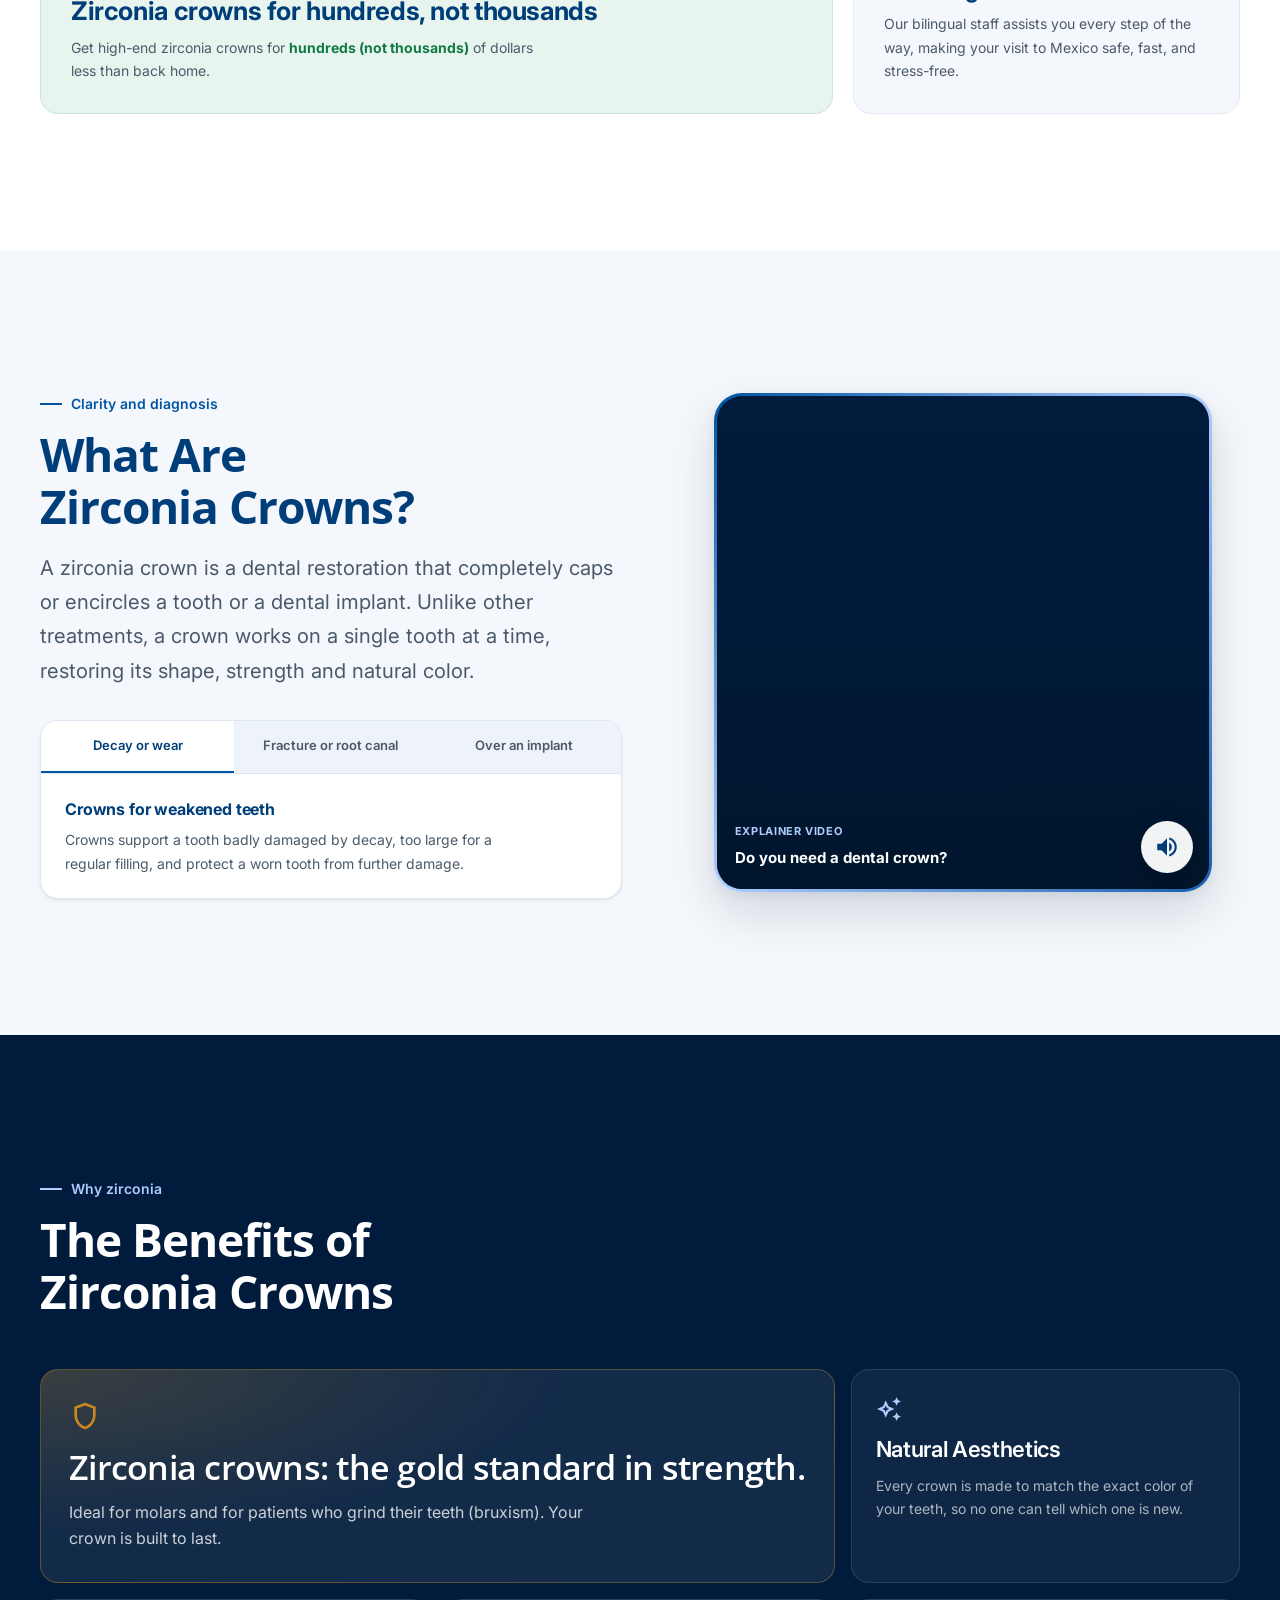
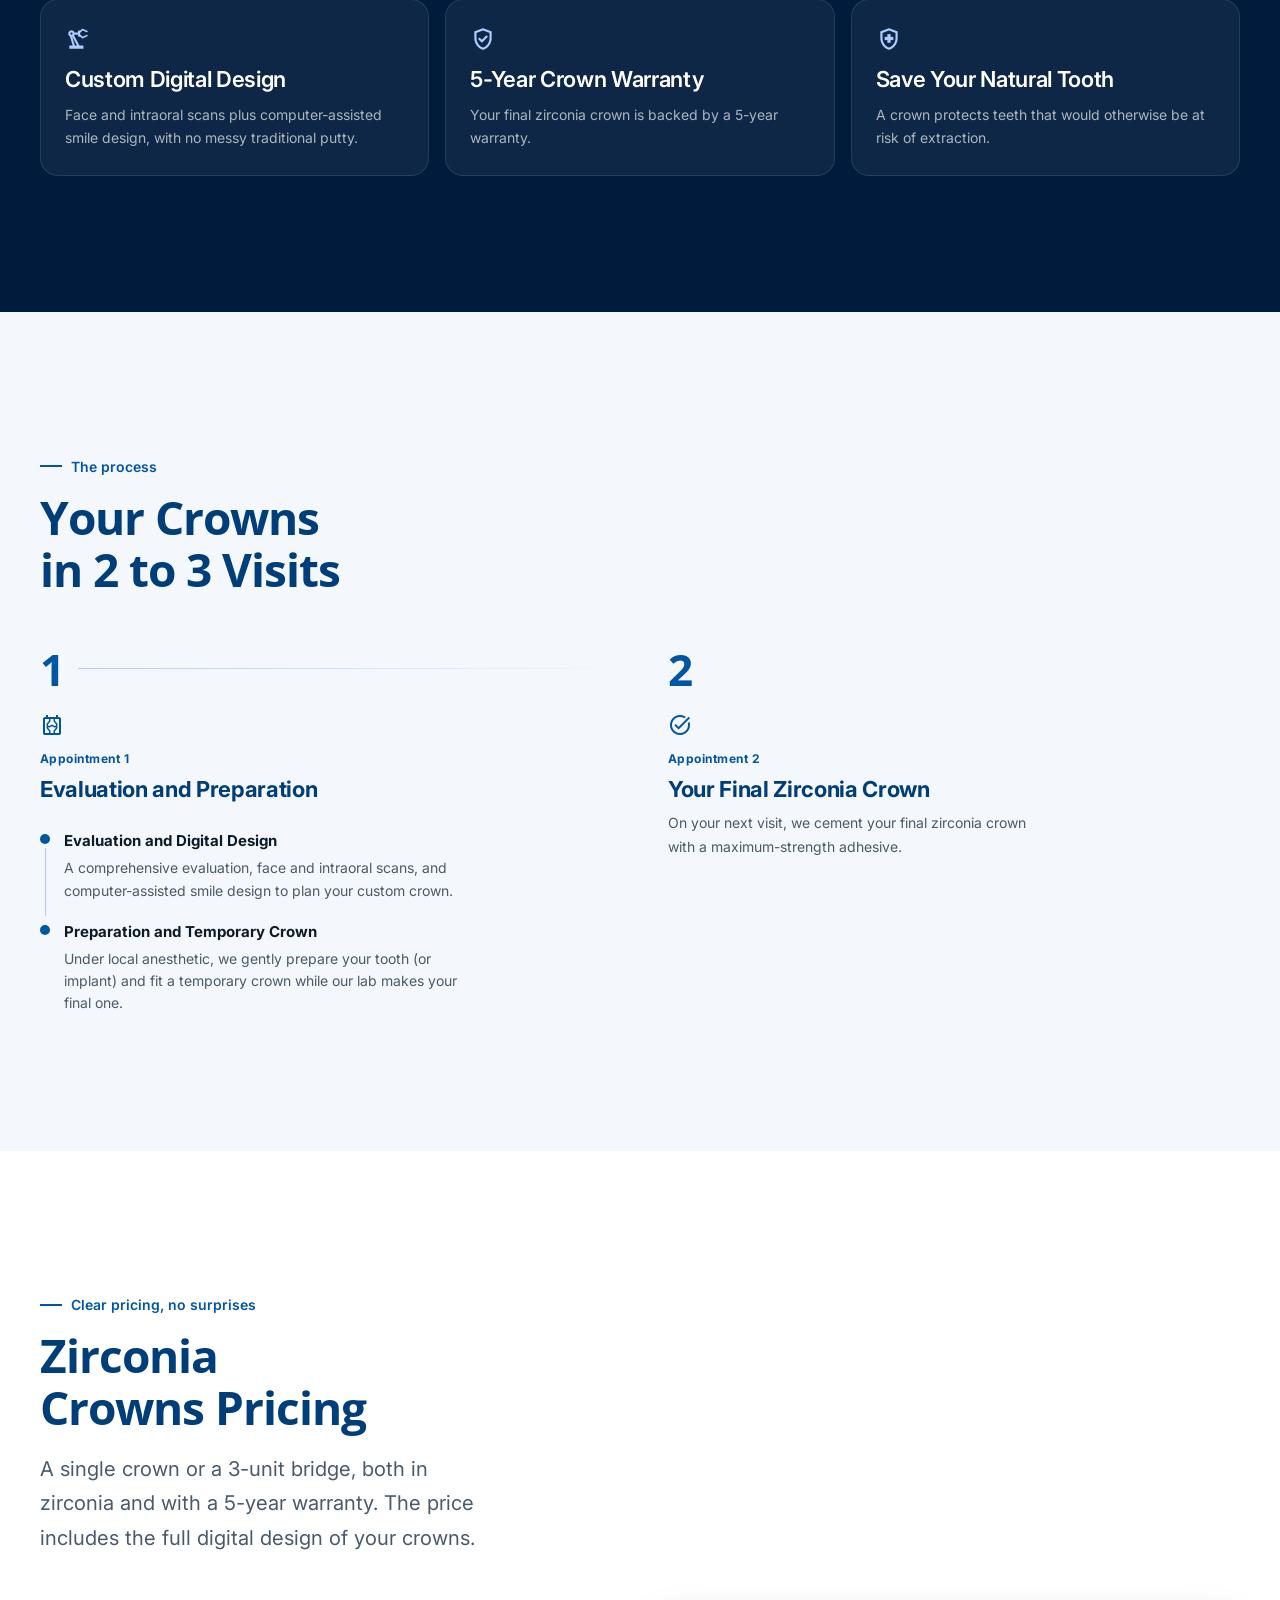
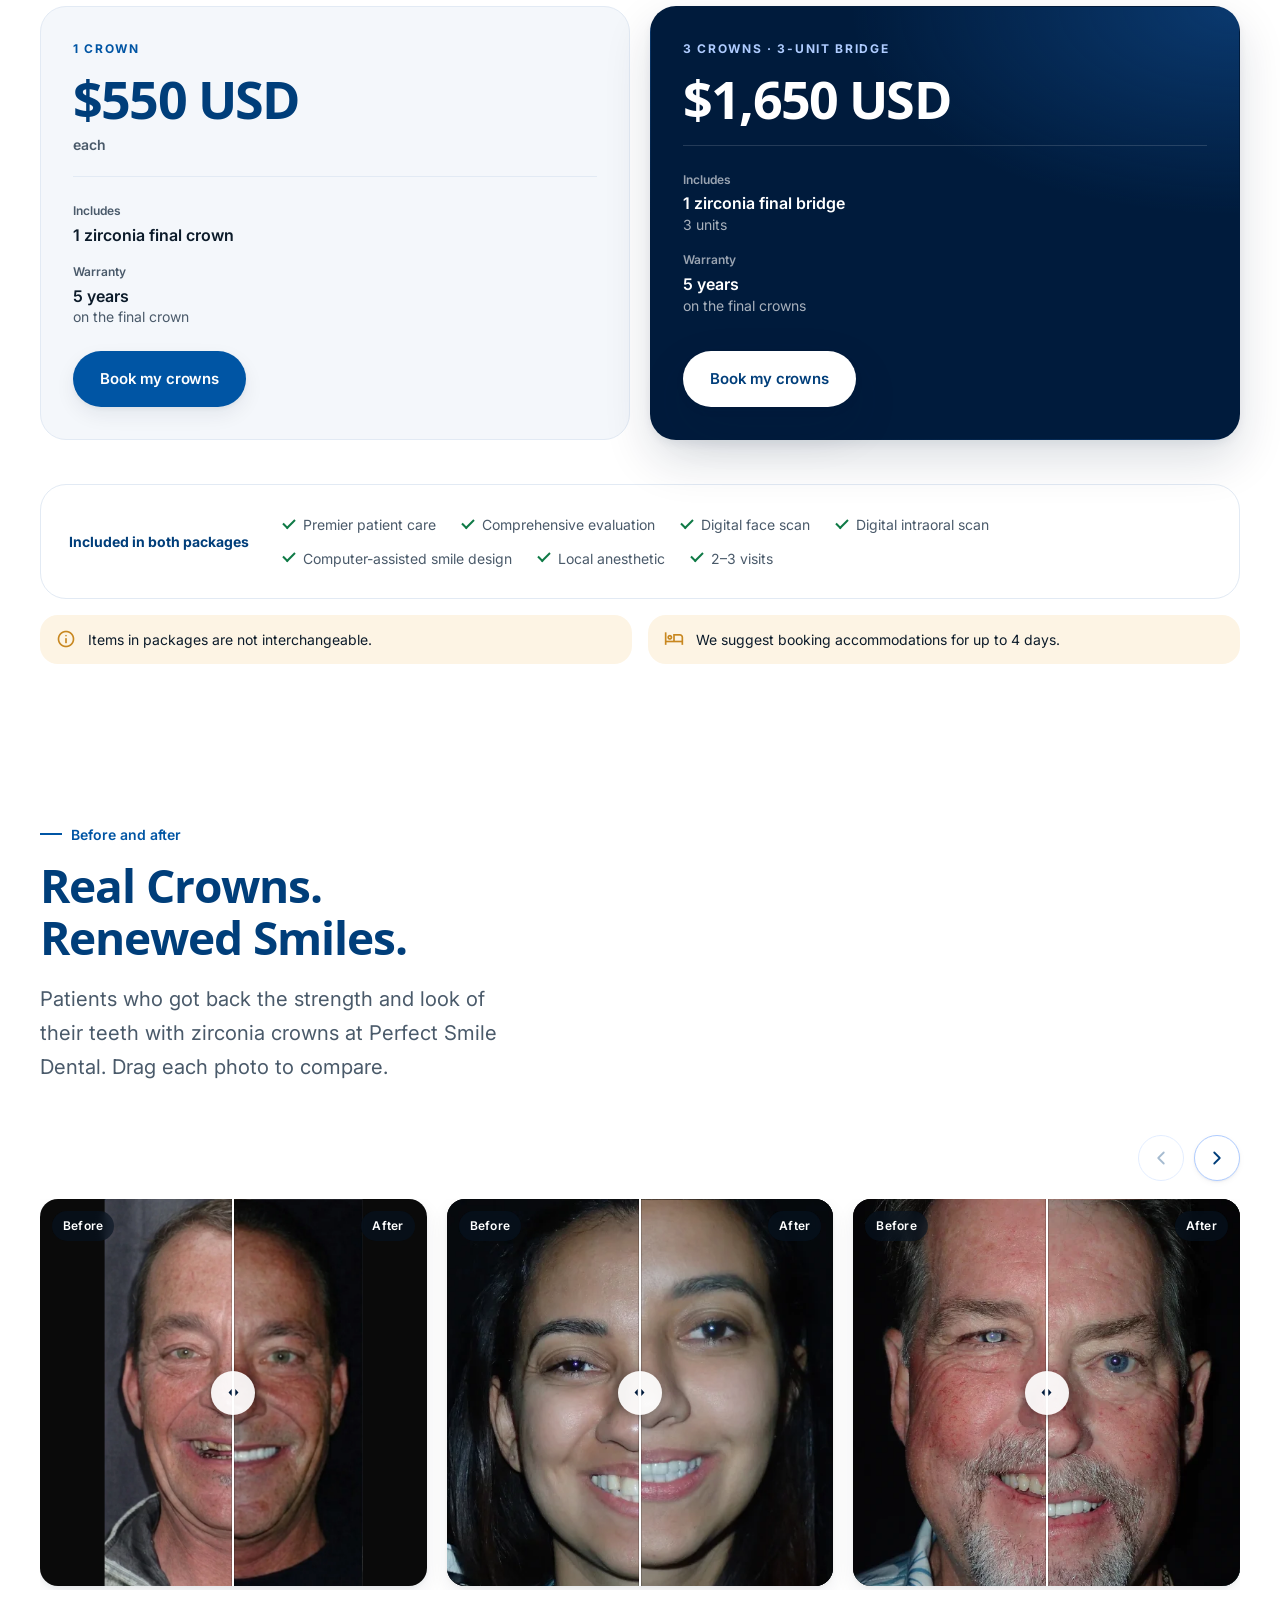
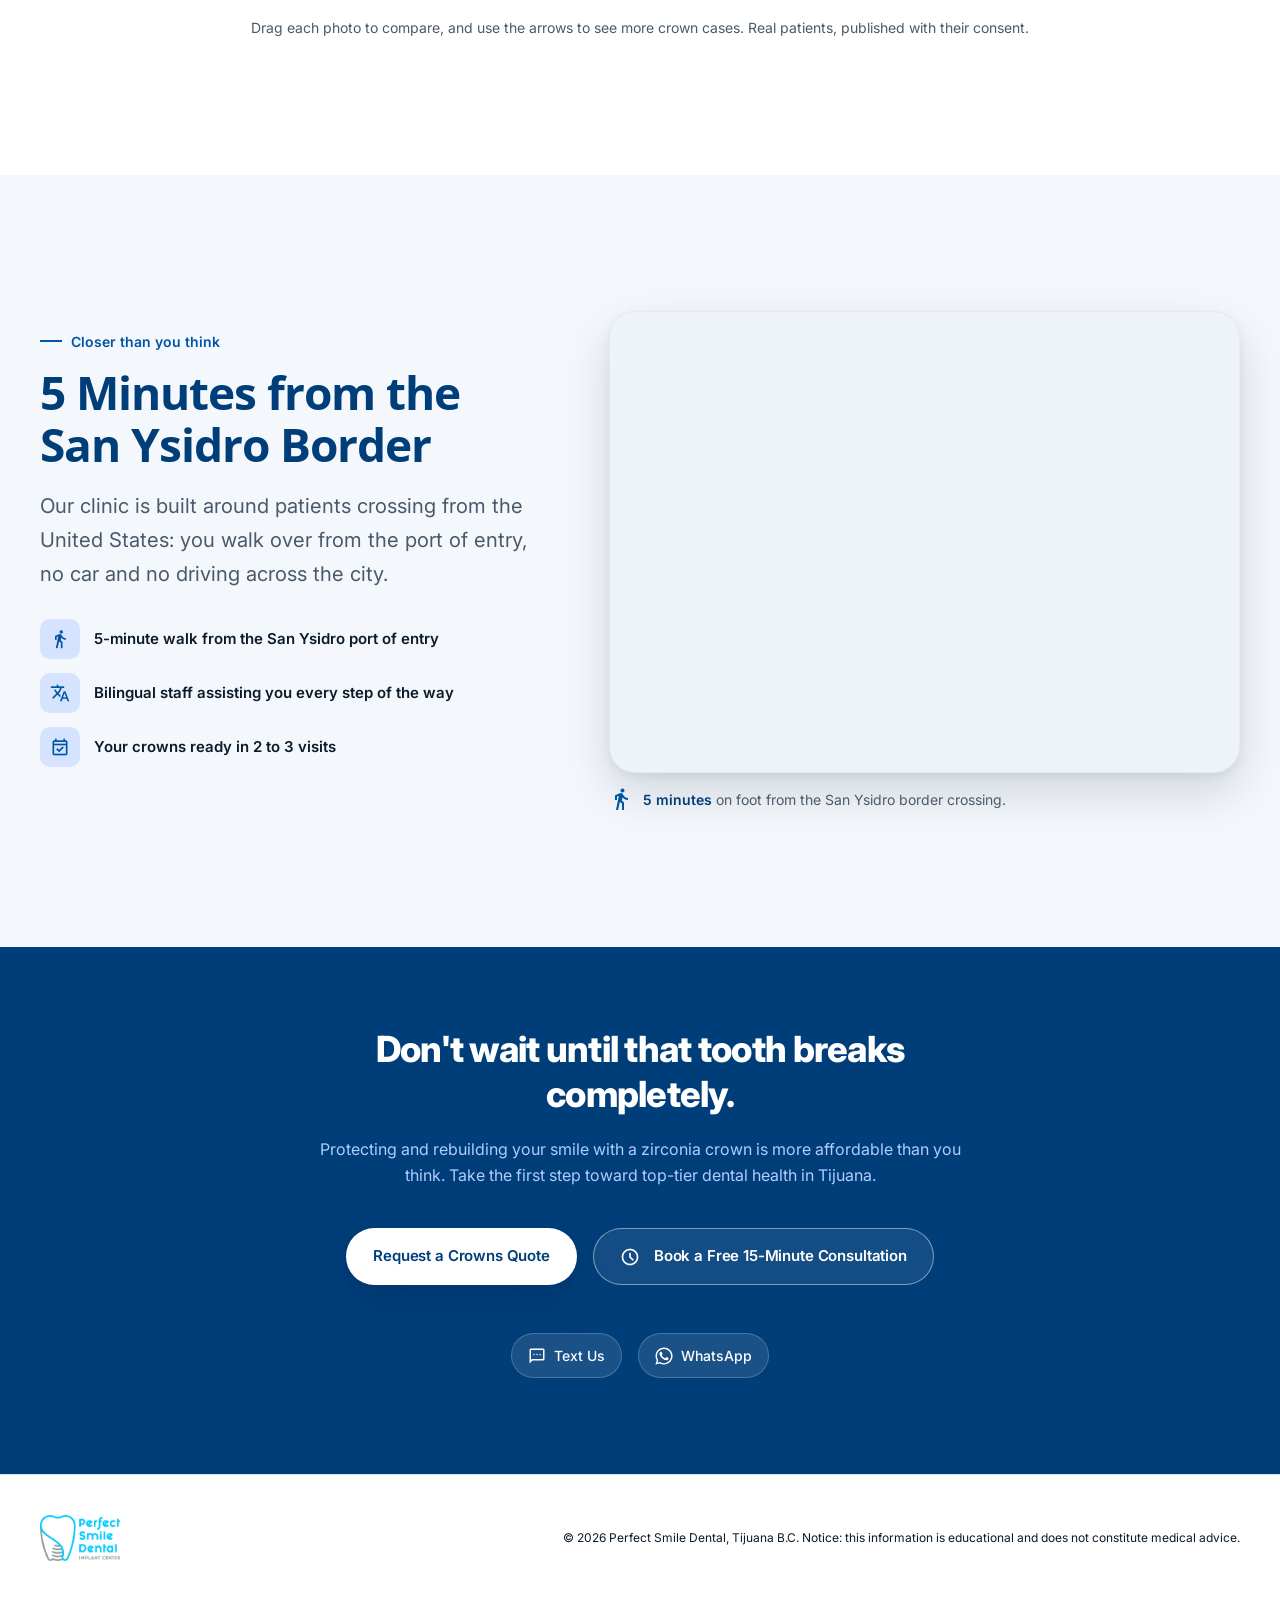
==== commit 9b888adc: "fonts" ====
--- a/index.html
+++ b/index.html
@@ -41,6 +41,10 @@
     <link
       href="https://fonts.googleapis.com/css2?family=Material+Symbols+Outlined:wght,FILL@100..700,0..1&display=swap"
       rel="stylesheet"
+    />
+
+     <link href="https://fonts.googleapis.com/css2?family=Open+Sans:ital,wght@0,300..800;1,300..800&display=swap" 
+    rel="stylesheet" 
     />
     <link rel="stylesheet" href="/styles.css" />
   </head>
--- a/styles.css
+++ b/styles.css
@@ -75,10 +75,9 @@
 img { max-width: 100%; display: block; }
 a { color: inherit; }
 
-/* Fraunces para titulares: autoridad editorial, no "startup tech".
-   Optical sizing alto y wonk/soft en 0 lo mantiene serio, no decorativo. */
+
 .display {
-    font-family: 'Fraunces', Georgia, serif;
+  font-family: "Open Sans", sans-serif;
     font-variation-settings: 'SOFT' 0, 'WONK' 0, 'opsz' 120;
     font-weight: 600;
     letter-spacing: -0.025em;
@@ -222,10 +221,10 @@
 .section-eyebrow--light { color: var(--psd-blue-200); }
 
 .section-heading {
-    font-family: 'Fraunces', Georgia, serif;
+font-family: "Open Sans", sans-serif;
     font-variation-settings: 'SOFT' 0, 'WONK' 0, 'opsz' 90;
     font-size: var(--t-h2);
-    font-weight: 600;
+    font-weight: 700;
     color: var(--psd-primary);
     letter-spacing: -0.022em;
     line-height: 1.12;
@@ -234,7 +233,7 @@
 }
 .section-heading--light { color: #fff; }
 
-.section-intro { max-width: 34ch; margin-bottom: clamp(2.5rem, 4vw, 3.5rem); }
+.section-intro { max-width: 46ch!important; margin-bottom: clamp(2.5rem, 4vw, 3.5rem); }
 .section-intro--wide { max-width: 52ch; }
 
 .section-text {
@@ -598,9 +597,9 @@
   margin-bottom: 4px;
 }
 .stat__figure {
-  font-family: 'Fraunces', Georgia, serif;
+ font-family: "Open Sans", sans-serif;
   font-variation-settings: 'SOFT' 0, 'WONK' 0, 'opsz' 144;
-  font-size: clamp(4rem, 2.6rem + 5vw, 6.5rem);
+  font-size: clamp(4rem, 2.6rem + 5vw, 5.5rem);
   font-weight: 600;
   line-height: .9;
   letter-spacing: -0.045em;
@@ -787,7 +786,7 @@
 
 .cell--featured .cell__icon { color: var(--psd-day); font-size: 32px; }
 .cell--featured .cell__title {
-  font-family: 'Fraunces', Georgia, serif;
+font-family: "Open Sans", sans-serif;
   font-variation-settings: 'SOFT' 0, 'WONK' 0, 'opsz' 70;
   font-size: clamp(1.5rem, 1.1rem + 1.4vw, 2.125rem);
   letter-spacing: -0.022em;
@@ -826,10 +825,10 @@
   margin-bottom: 22px;
 }
 .step__num {
-  font-family: 'Fraunces', Georgia, serif;
+  font-family: "Open Sans", sans-serif;
   font-variation-settings: 'SOFT' 0, 'WONK' 0, 'opsz' 100;
   font-size: 2.75rem;
-  font-weight: 600;
+  font-weight: 700;
   line-height: 1;
   color: var(--psd-accent);
   letter-spacing: -0.03em;
@@ -909,10 +908,10 @@
   margin: 0;
   display: flex;
   flex-direction: column;
-  font-family: 'Fraunces', Georgia, serif;
+  font-family: "Open Sans", sans-serif;
   font-variation-settings: 'SOFT' 0, 'WONK' 0, 'opsz' 144;
   font-size: clamp(2.4rem, 1.8rem + 2vw, 3.25rem);
-  font-weight: 600;
+  font-weight: 700;
   letter-spacing: -0.035em;
   line-height: 1;
   color: var(--psd-primary);
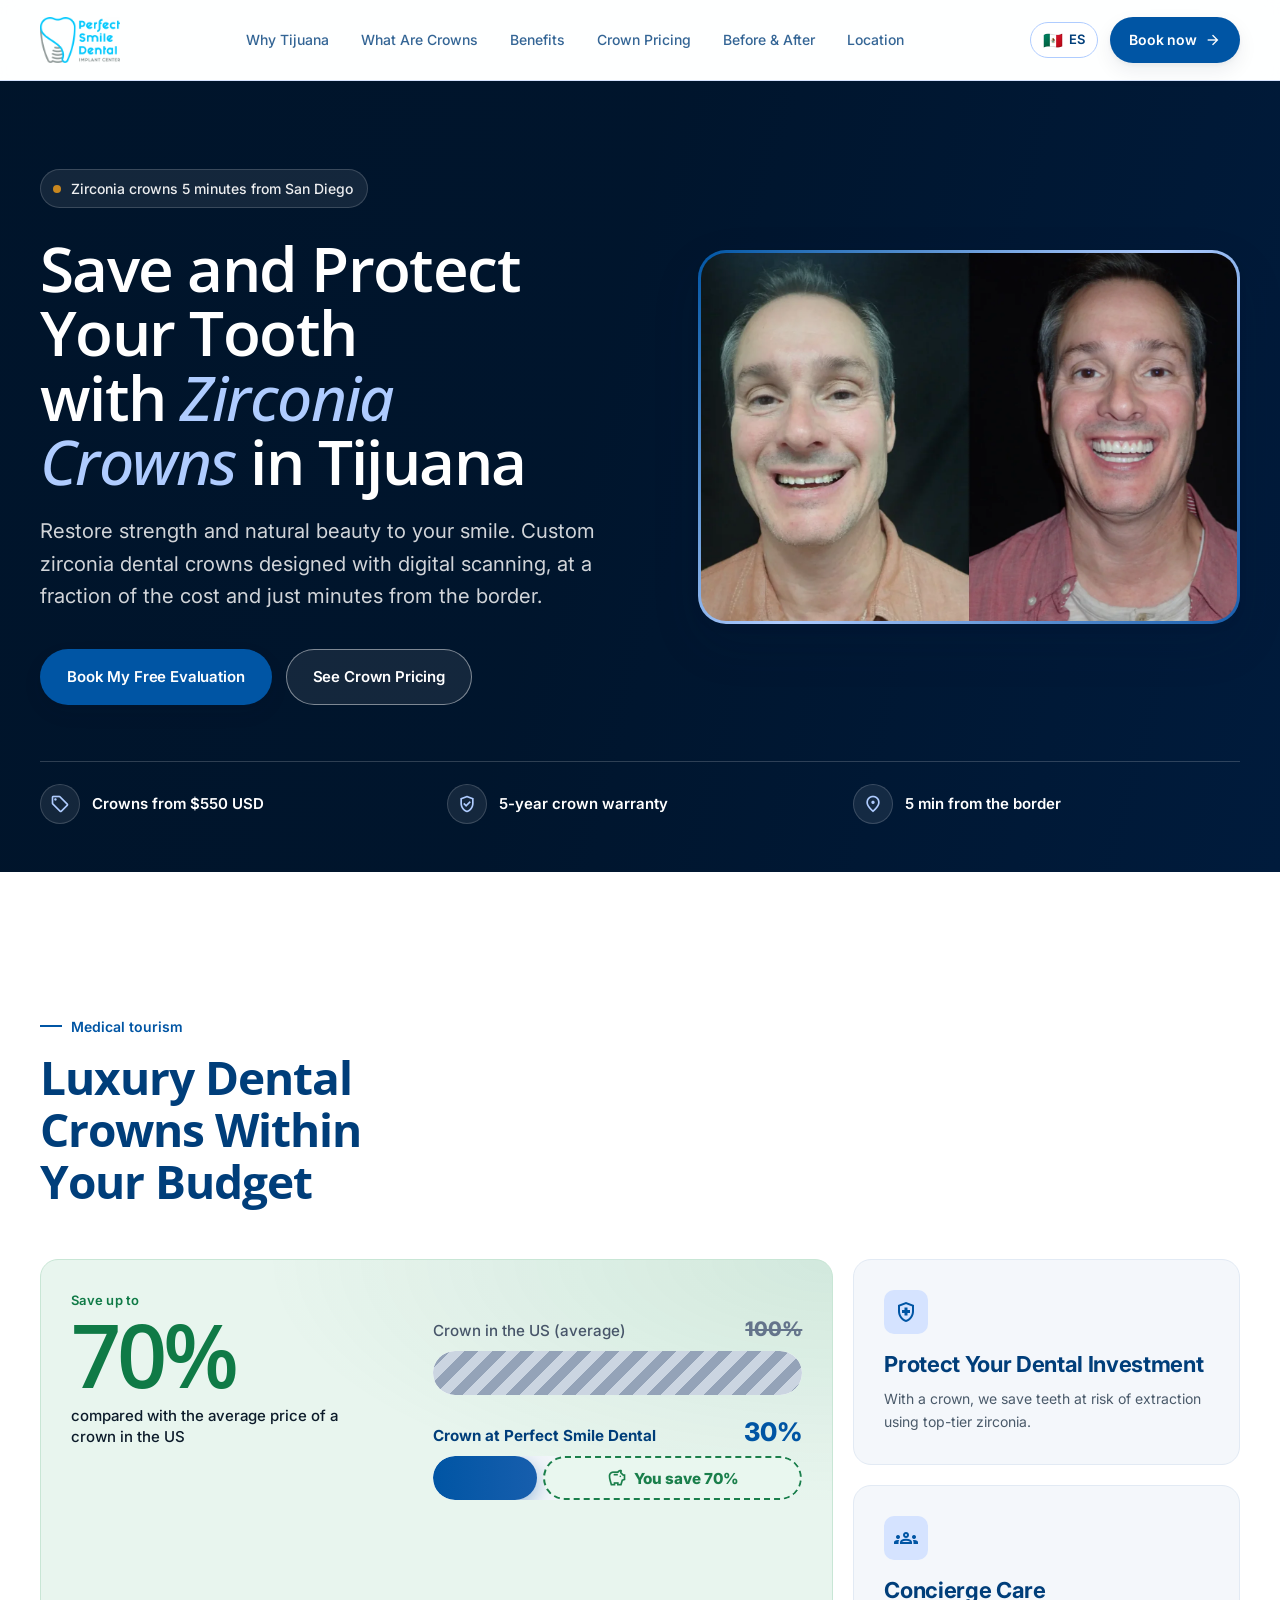
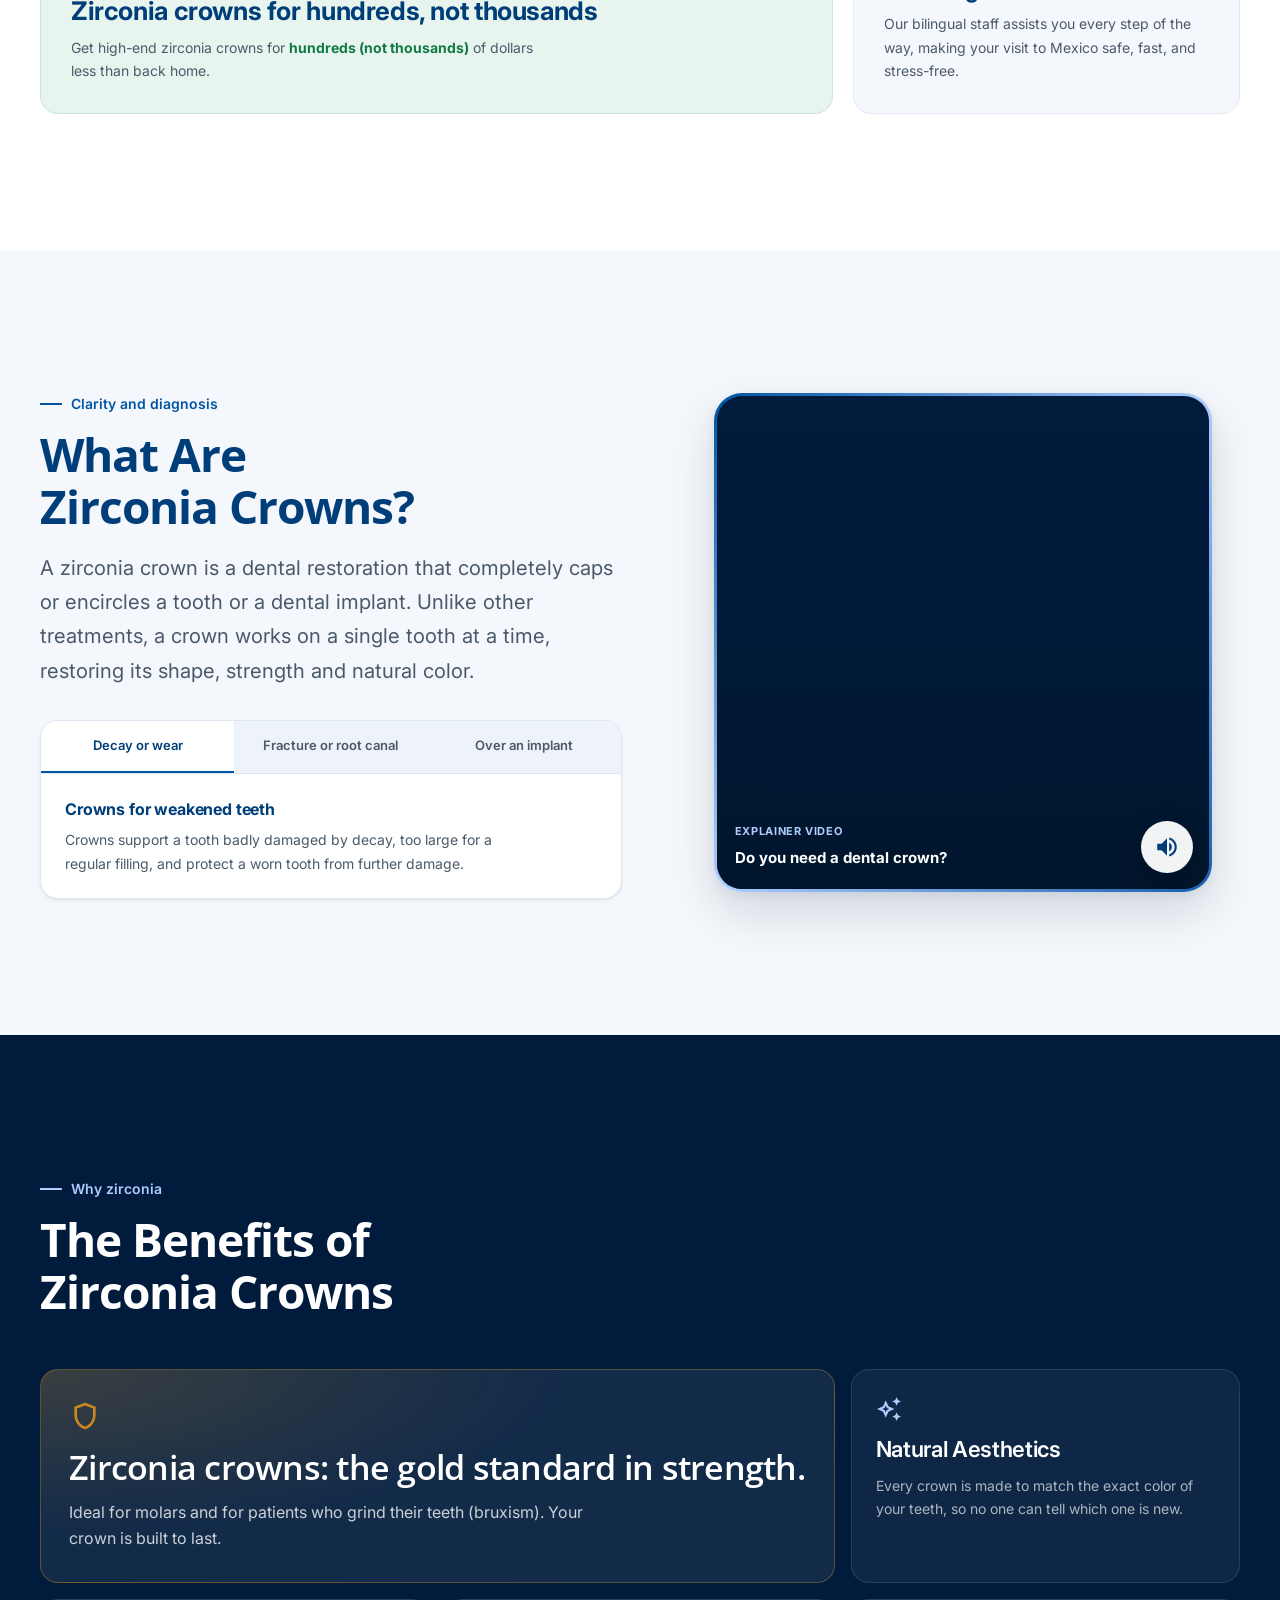
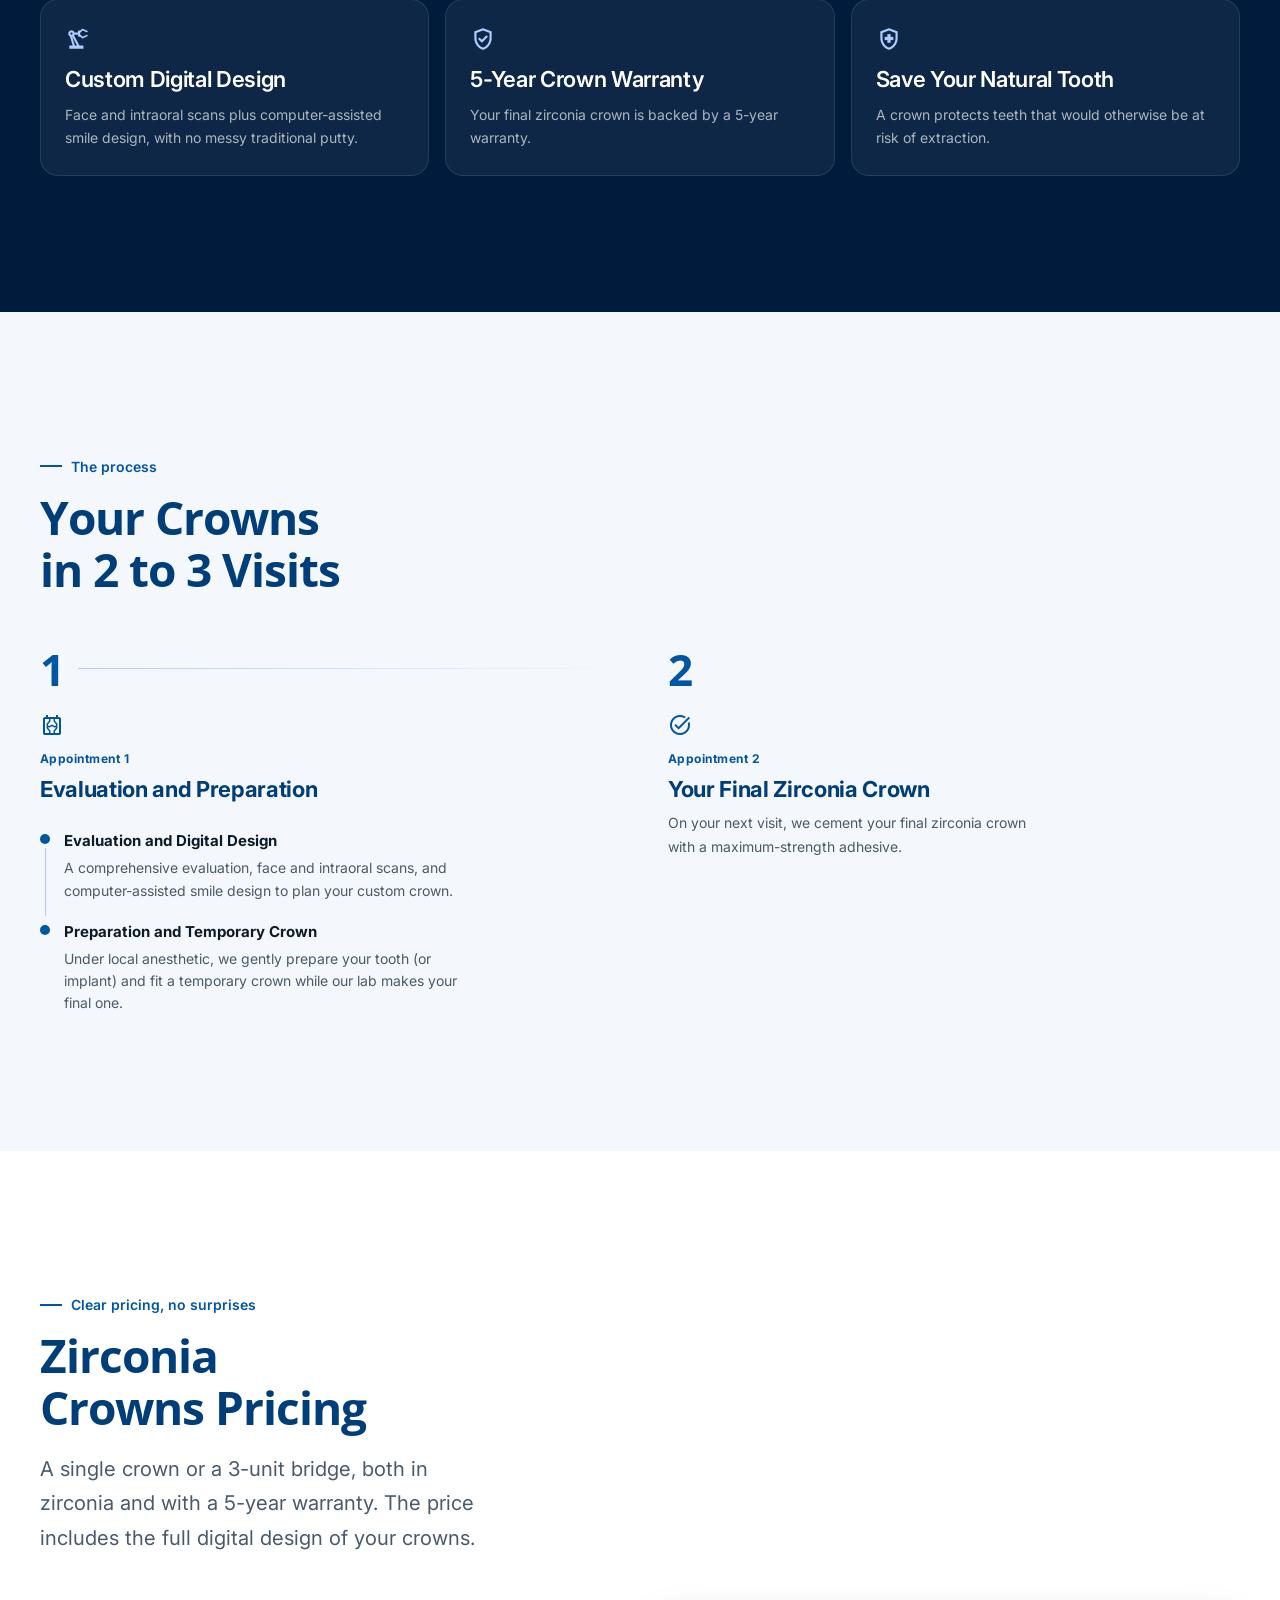
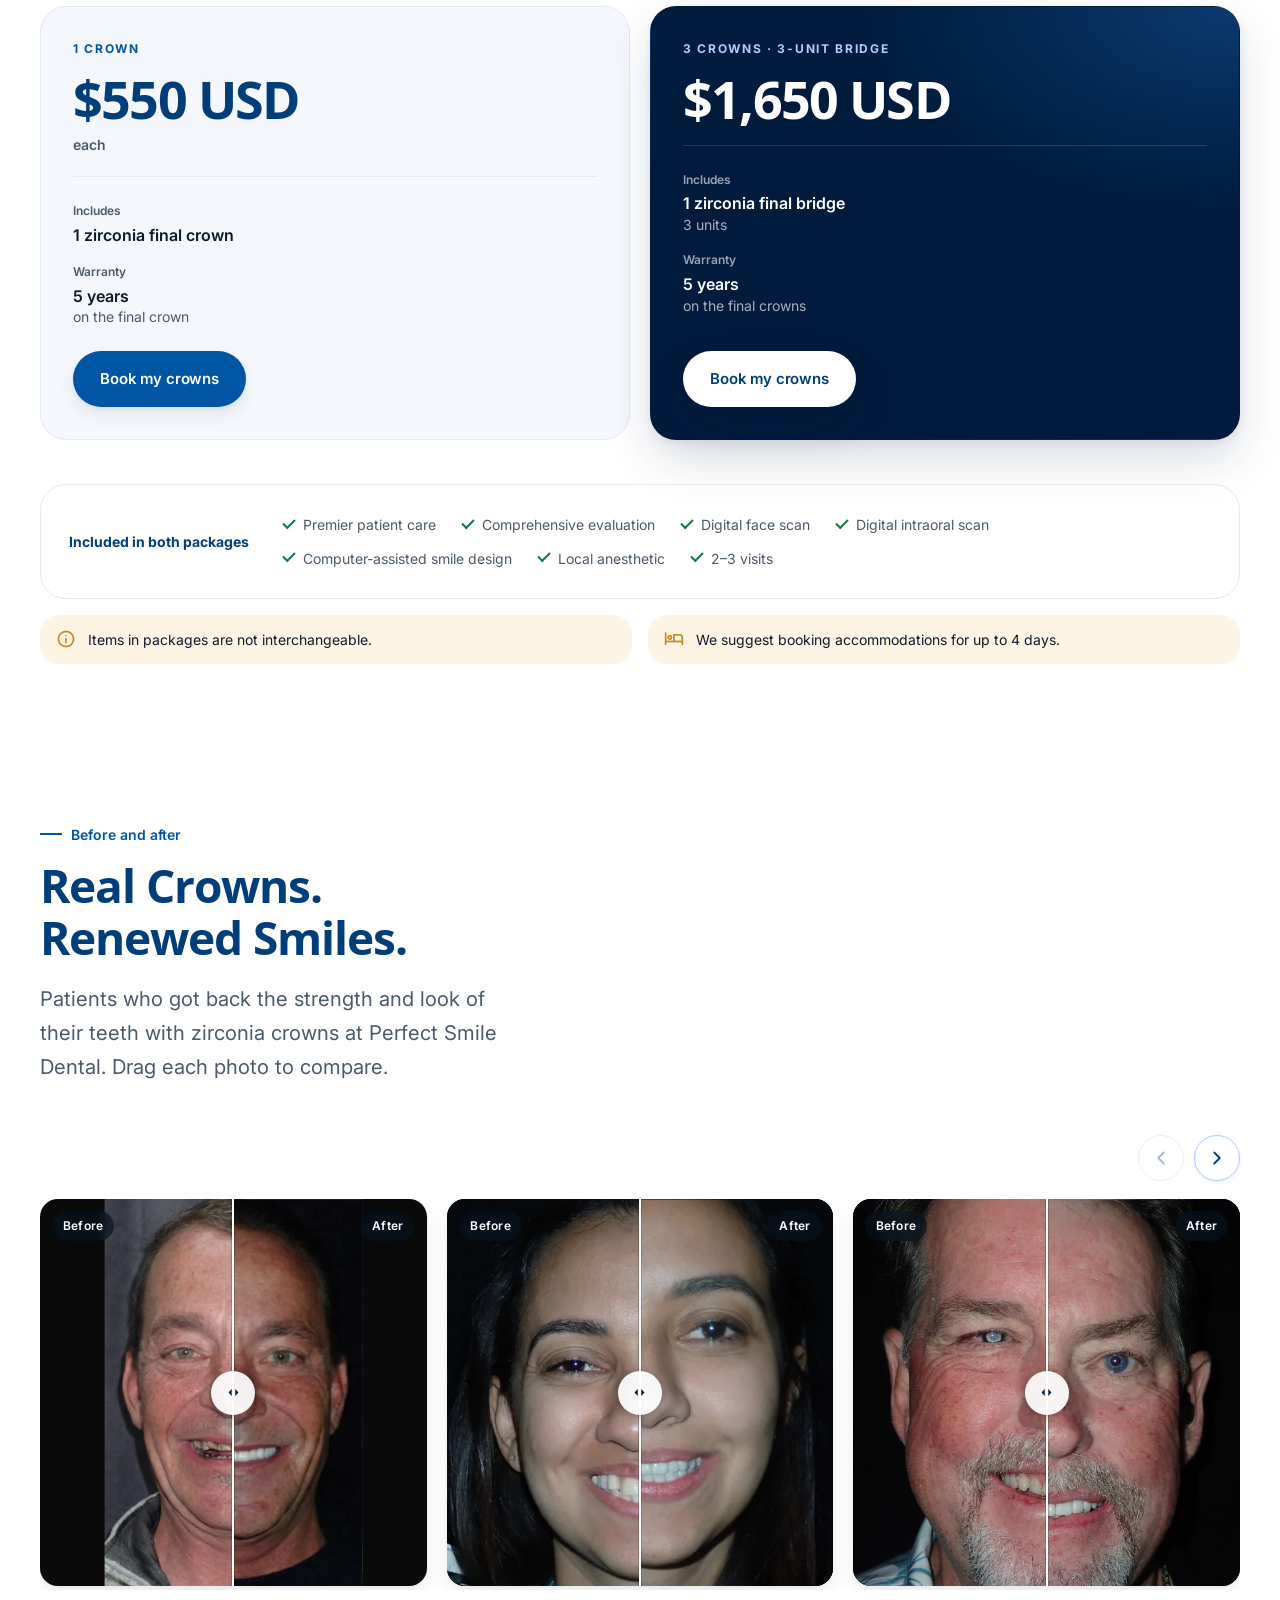
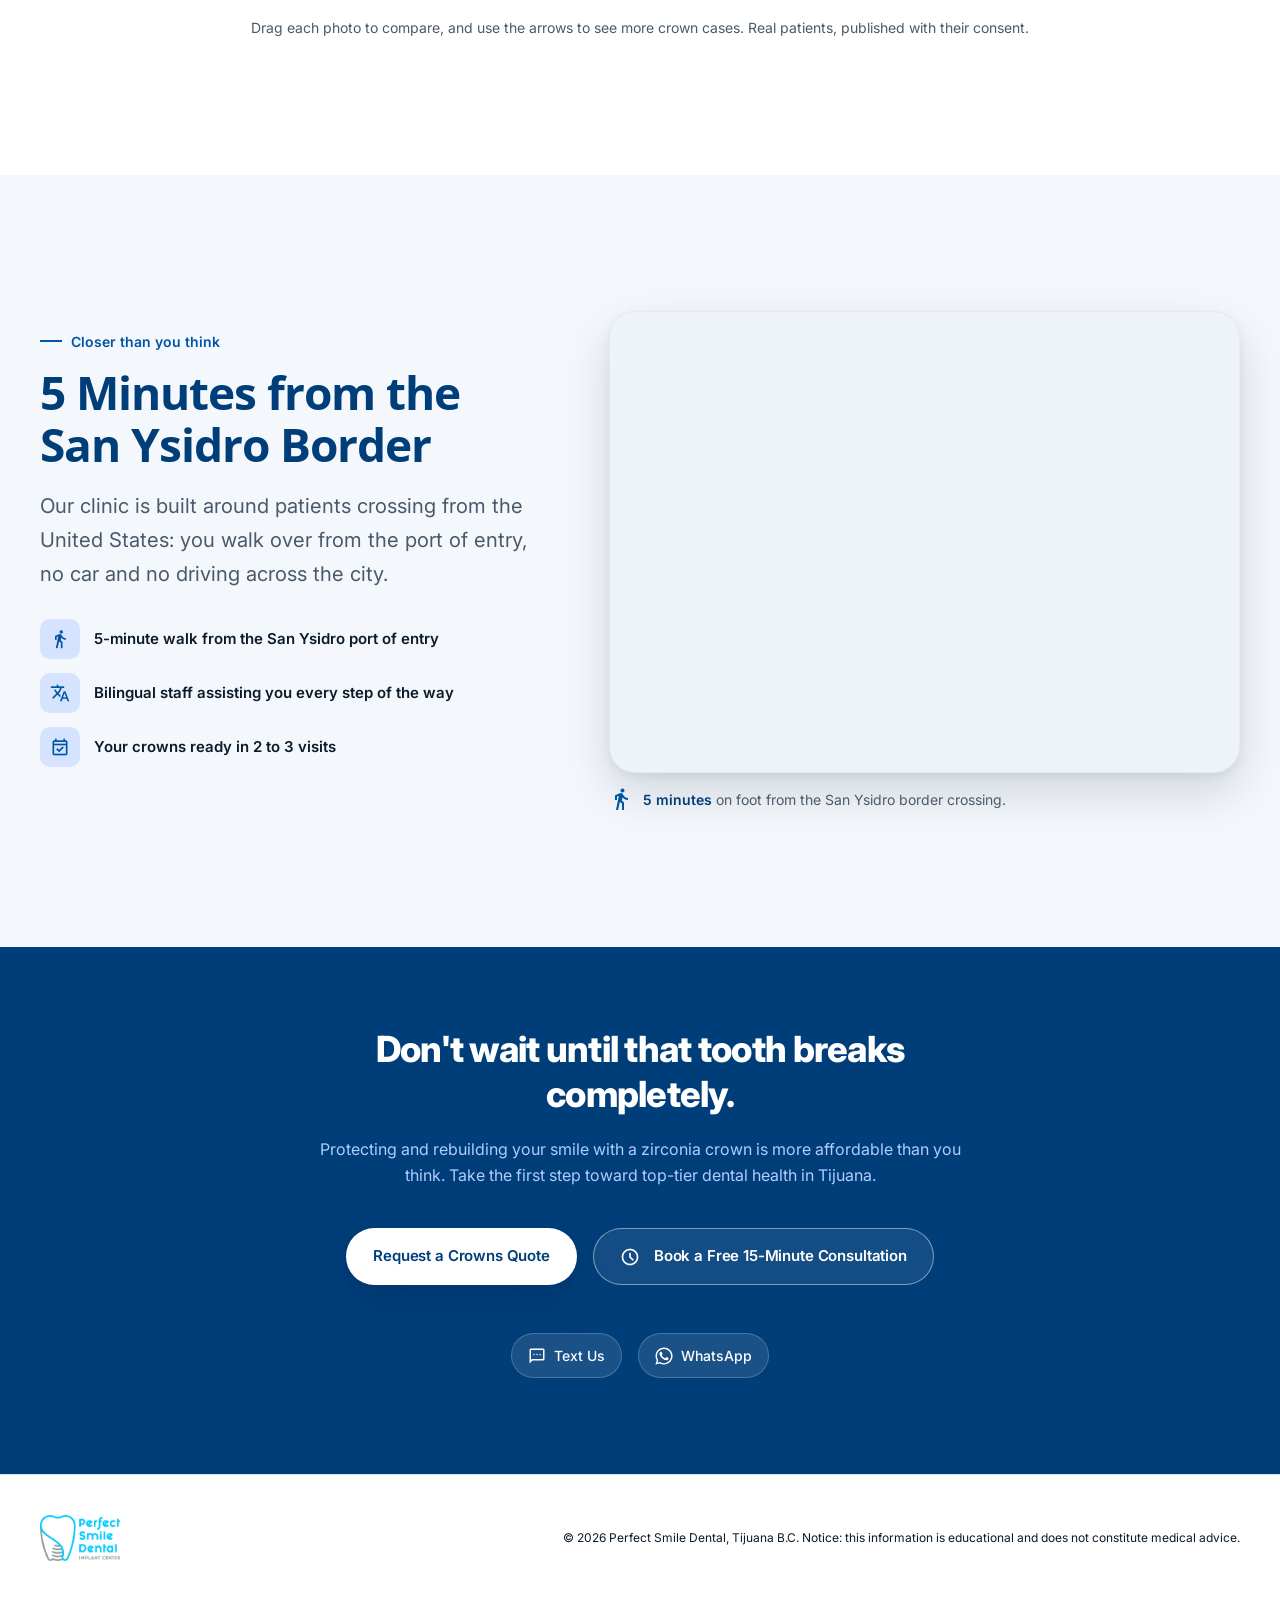
==== commit ec738b0b: "info" ====
--- a/index.html
+++ b/index.html
@@ -4,6 +4,7 @@
     <meta charset="utf-8" />
     <meta name="viewport" content="width=device-width, initial-scale=1.0" />
     <title>Zirconia Crowns in Tijuana from $550 USD | Perfect Smile Dental</title>
+         <meta name="robots" content="noindex, nofollow" />
         <!-- Favicon -->
 <link rel="icon" href="/assets/favicon.ico" sizes="any" />
 <link rel="icon" href="/assets/favicon.svg" type="image/svg+xml" />
@@ -12,12 +13,12 @@
       name="description"
       content="Zirconia dental crowns in Tijuana from $550 USD per crown, with a 5-year warranty. Digital scanning, computer-assisted design, 5 minutes from San Ysidro."
     />
-    <link rel="canonical" href="https://coronas.perfectsmiledental.com.mx/" />
+    <link rel="canonical" href="https://crowns.perfectsmiledental.com.mx/" />
     <!-- hreflang: le dice a Google que son la misma página en dos idiomas.
          x-default manda al inglés, que es la versión principal. -->
-    <link rel="alternate" hreflang="en" href="https://coronas.perfectsmiledental.com.mx/" />
-    <link rel="alternate" hreflang="es" href="https://coronas.perfectsmiledental.com.mx/es.html" />
-    <link rel="alternate" hreflang="x-default" href="https://coronas.perfectsmiledental.com.mx/" />
+    <link rel="alternate" hreflang="en" href="https://crowns.perfectsmiledental.com.mx/" />
+    <link rel="alternate" hreflang="es" href="https://crowns.perfectsmiledental.com.mx/es.html" />
+    <link rel="alternate" hreflang="x-default" href="https://crowns.perfectsmiledental.com.mx/" />
     <!-- Open Graph -->
     <meta property="og:type" content="website" />
     <meta property="og:title" content="Zirconia Crowns in Tijuana from $550 USD | Perfect Smile Dental" />
@@ -25,7 +26,7 @@
       property="og:description"
       content="Zirconia dental crowns in Tijuana from $550 USD per crown, with a 5-year warranty. Digital scanning, computer-assisted design, 5 minutes from San Ysidro."
     />
-    <meta property="og:url" content="https://coronas.perfectsmiledental.com.mx/" />
+    <meta property="og:url" content="https://crowns.perfectsmiledental.com.mx/" />
     <!-- Fuentes: preconnect acelera la descarga -->
     <link rel="preconnect" href="https://fonts.googleapis.com" />
     <link rel="preconnect" href="https://fonts.gstatic.com" crossorigin />
@@ -55,9 +56,12 @@
           <img src="/assets/logo.avif" alt="Perfect Smile Dental" />
         </a>
         <nav class="navbar__links">
-          <a href="#por-que-tijuana">Why Tijuana</a><a href="#sistema">What Are Crowns</a
-          ><a href="#beneficios">Benefits</a><a href="#precios">Crown Pricing</a
-          ><a href="#historias">Before &amp; After</a><a href="#ubicacion">Location</a>
+          <a href="#why-tijuana">Why Tijuana</a>
+          <a href="#system">What Are Crowns</a>
+          <a href="#benefits">Benefits</a>
+          <a href="#pricing">Crown Pricing</a>
+          <a href="#stories">Before &amp; After</a>
+          <a href="#location">Location</a>
         </nav>
         <div class="navbar__right">
           <a href="/es" class="lang-switch" aria-label="Ver en español">
@@ -127,7 +131,7 @@
           </ul>
         </div>
       </section>
-      <section id="por-que-tijuana" class="section section--white">
+      <section id="why-tijuana" class="section section--white">
         <div class="container">
           <div class="section-intro section-intro--wide psd-reveal">
             <span class="section-eyebrow">Medical tourism</span>
@@ -199,7 +203,7 @@
           </div>
         </div>
       </section>
-      <section id="sistema" class="section">
+      <section id="system" class="section">
         <div class="container grid">
           <div class="copy psd-reveal">
             <span class="section-eyebrow">Clarity and diagnosis</span>
@@ -311,7 +315,7 @@
           </div>
         </div>
       </section>
-      <section id="beneficios" class="section section--dark">
+      <section id="benefits" class="section section--dark">
         <div class="container">
           <div class="section-intro section-intro--wide psd-reveal">
             <span class="section-eyebrow section-eyebrow--light">Why zirconia</span>
@@ -354,7 +358,7 @@
           </div>
         </div>
       </section>
-   <section id="proceso" class="section">
+   <section id="process" class="section">
   <div class="container">
     <div class="section-intro psd-reveal">
       <span class="section-eyebrow">The process</span>
@@ -395,7 +399,7 @@
     </ol>
   </div>
 </section>
-      <section id="precios" class="section section--white">
+      <section id="pricing" class="section section--white">
         <div class="container">
           <div class="section-intro section-intro--wide psd-reveal">
             <span class="section-eyebrow">Clear pricing, no surprises</span>
@@ -468,7 +472,7 @@
           </ul>
         </div>
       </section>
-      <section id="historias" class="section section--white" style="margin-top:-120px">
+      <section id="stories" class="section section--white" style="margin-top:-120px">
         <div class="container">
           <div class="section-intro section-intro--wide psd-reveal">
             <span class="section-eyebrow">Before and after</span>
@@ -564,7 +568,7 @@
 <p class="cases__hint">Drag each photo to compare, and use the arrows to see more crown cases. Real patients, published with their consent.</p>
         </div>
       </section>
-      <section id="ubicacion" class="section">
+      <section id="location" class="section">
         <div class="container loc">
           <div class="loc__copy psd-reveal">
             <span class="section-eyebrow">Closer than you think</span>
@@ -606,7 +610,7 @@
           </div>
         </div>
       </section>
-      <section id="contacto" class="cta-final">
+      <section id="contact" class="cta-final">
         <div class="cta-final__inner psd-reveal">
           <h2 class="cta-final__title">Don&#39;t wait until that tooth breaks completely.</h2>
           <p class="cta-final__subtitle">
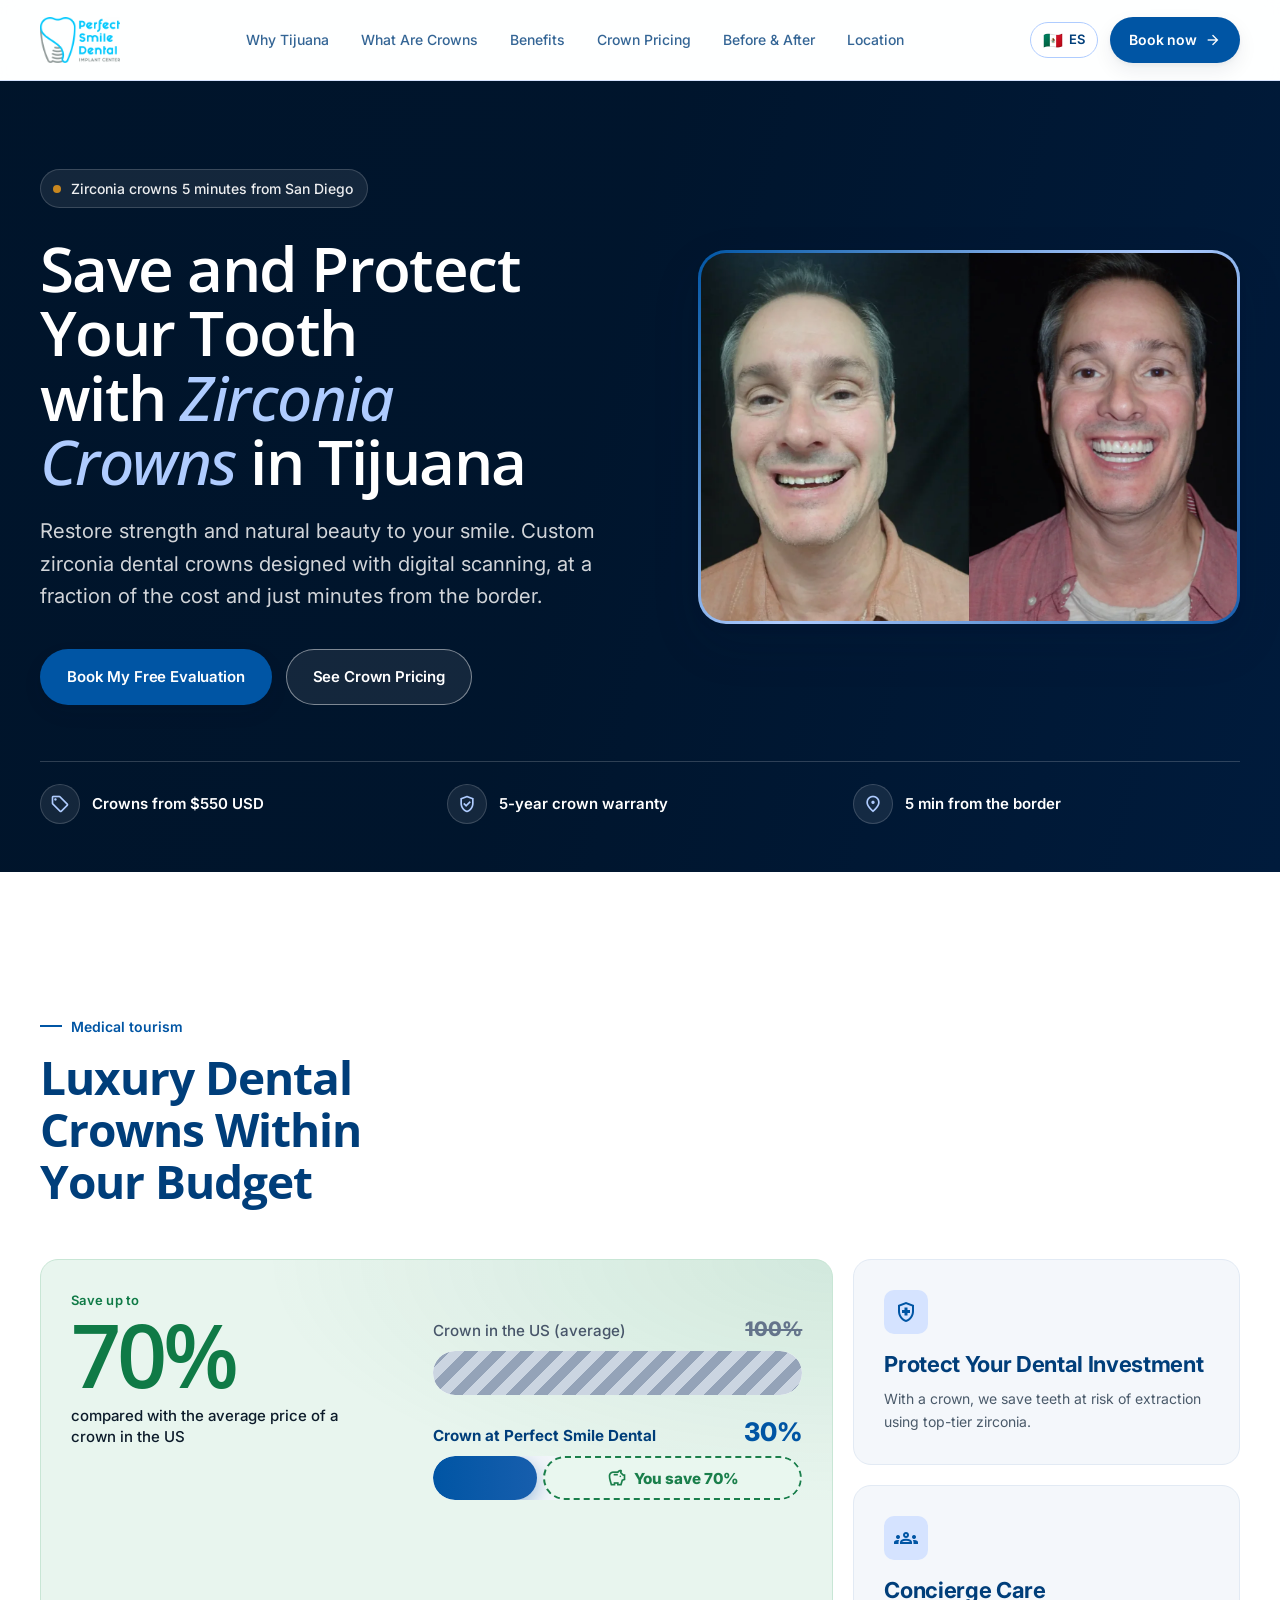
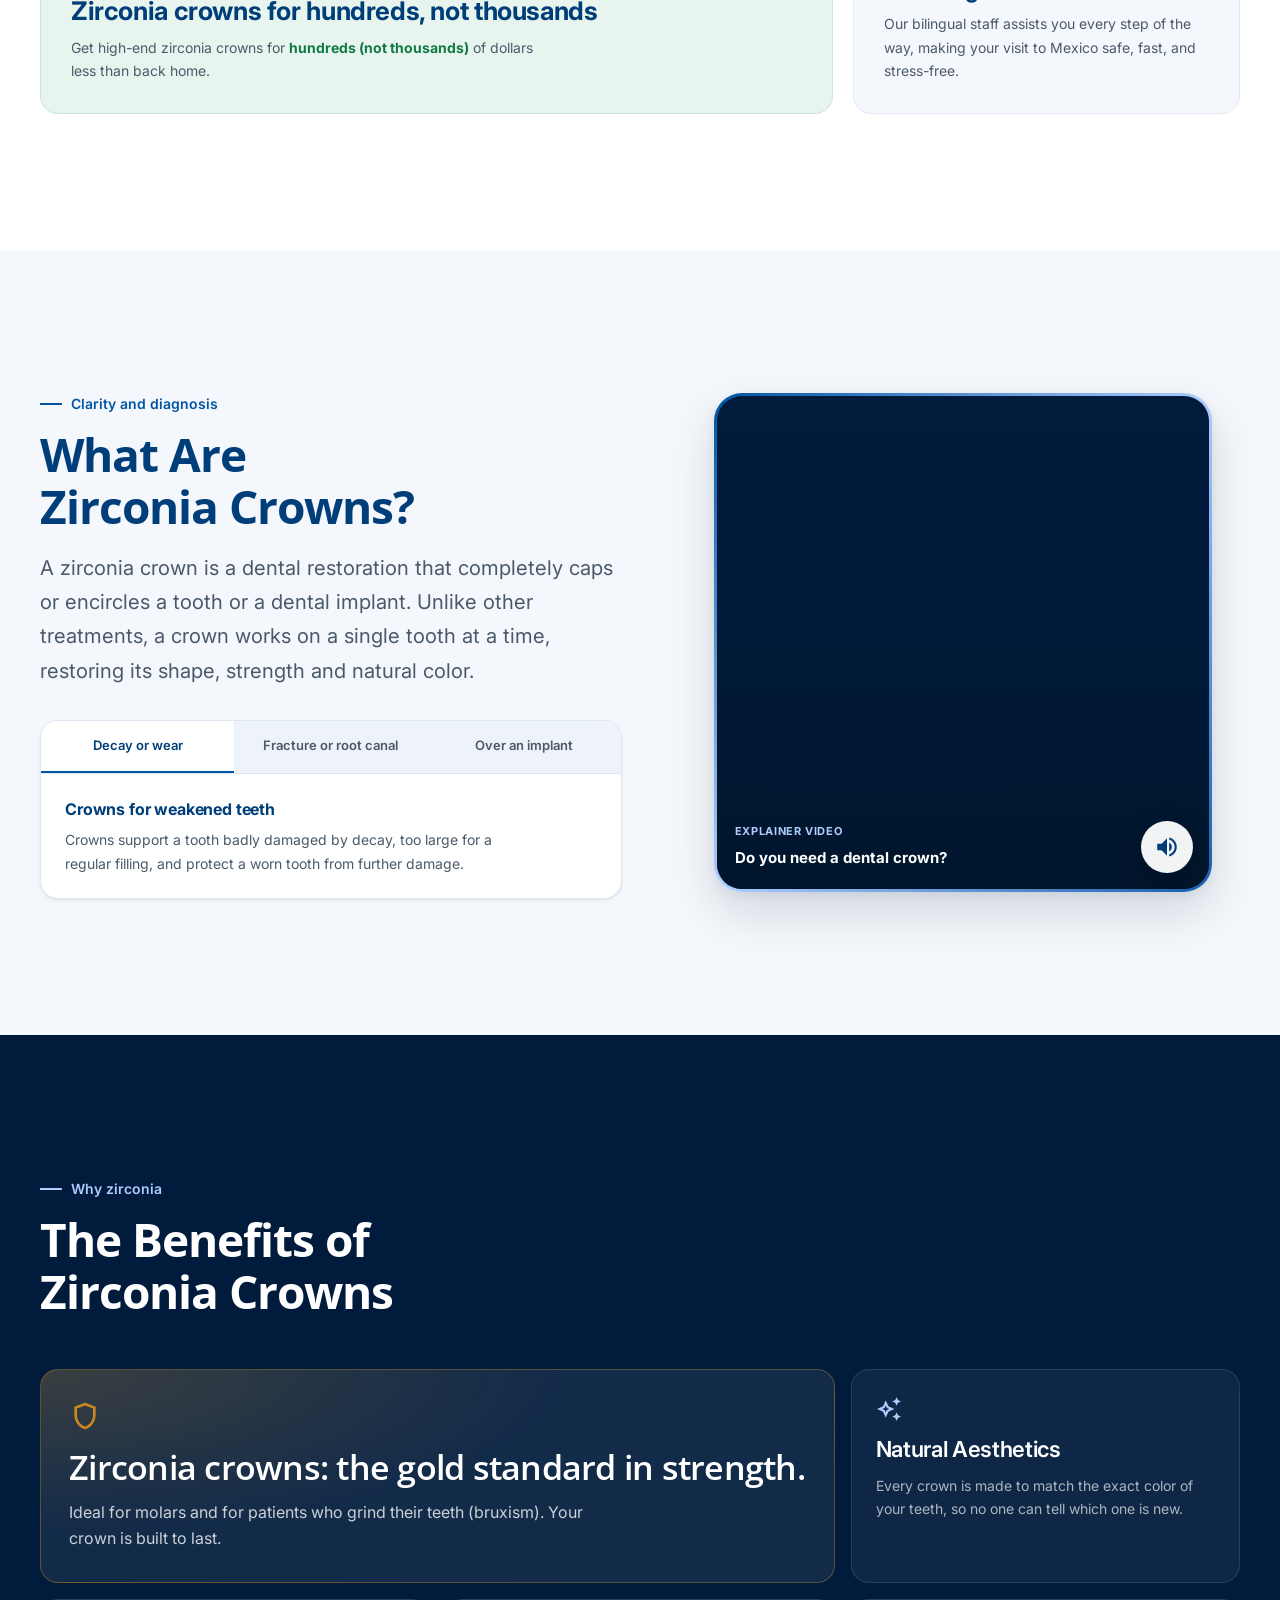
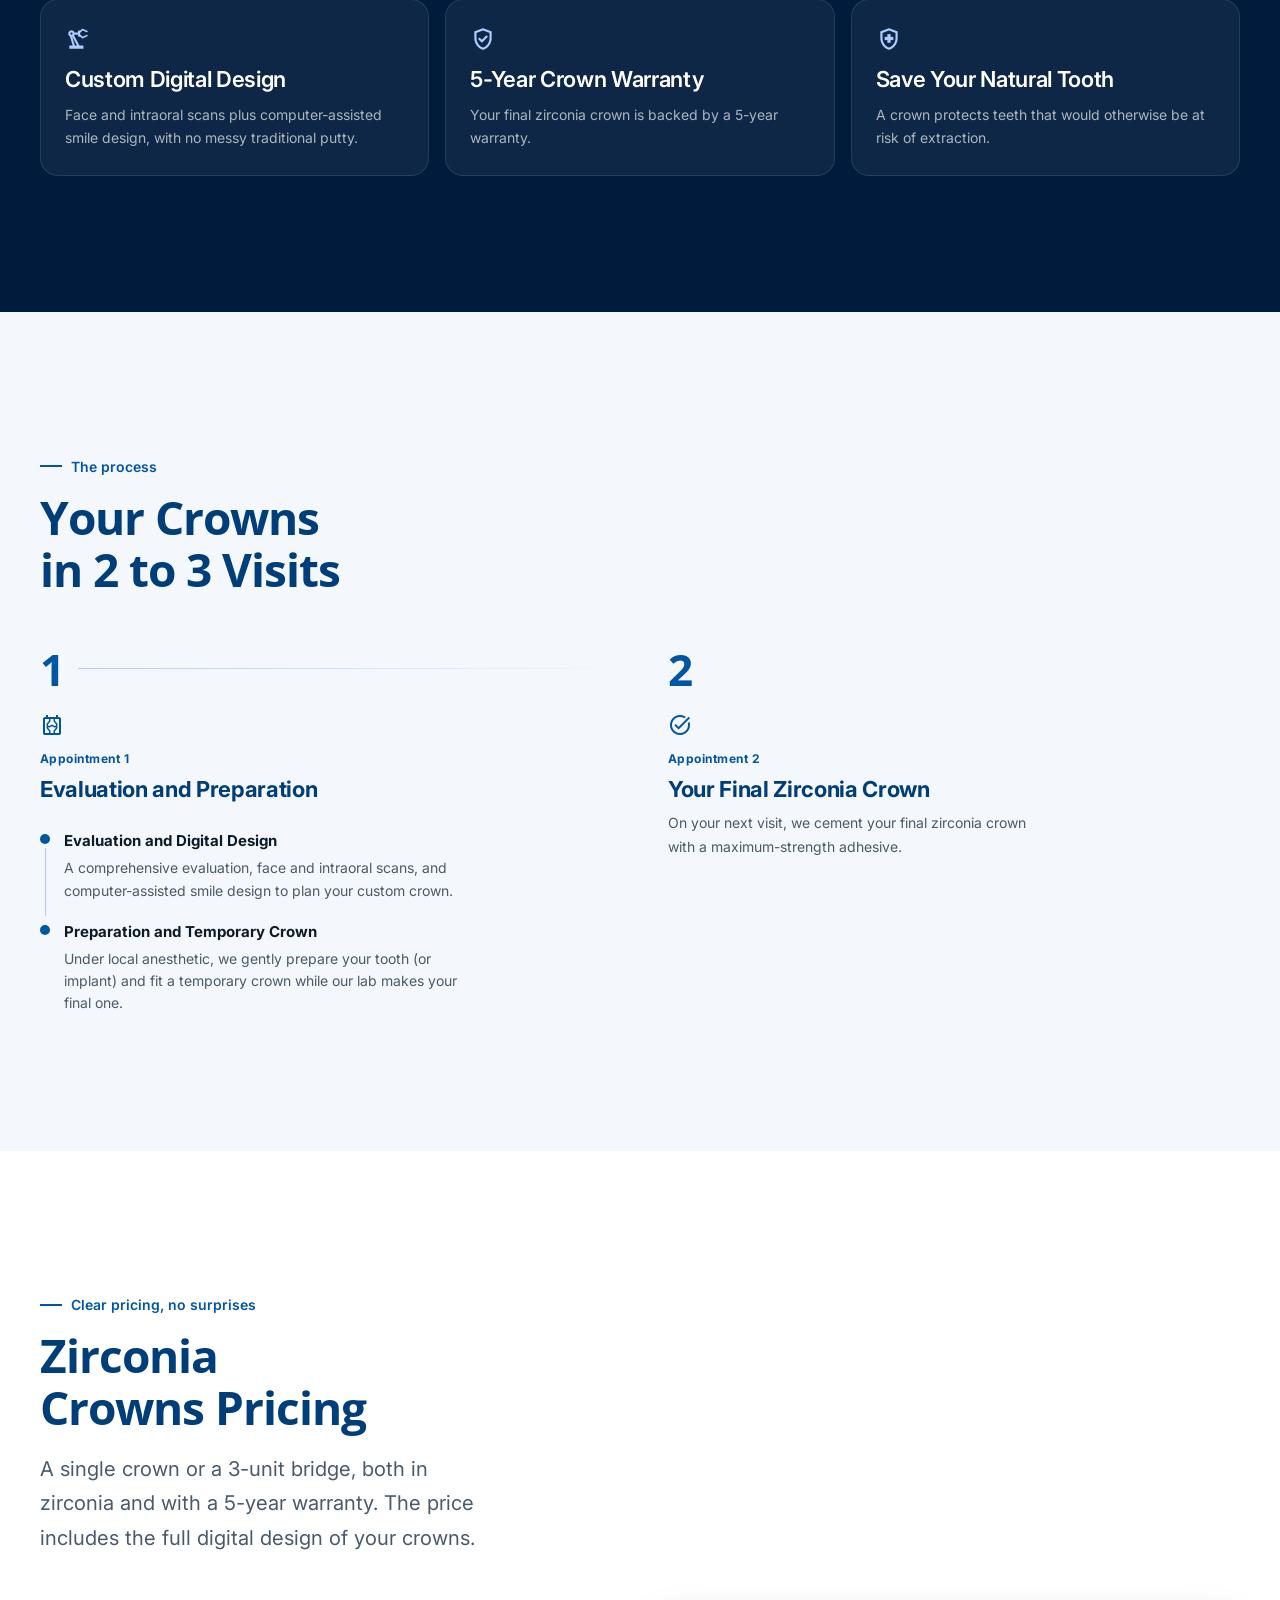
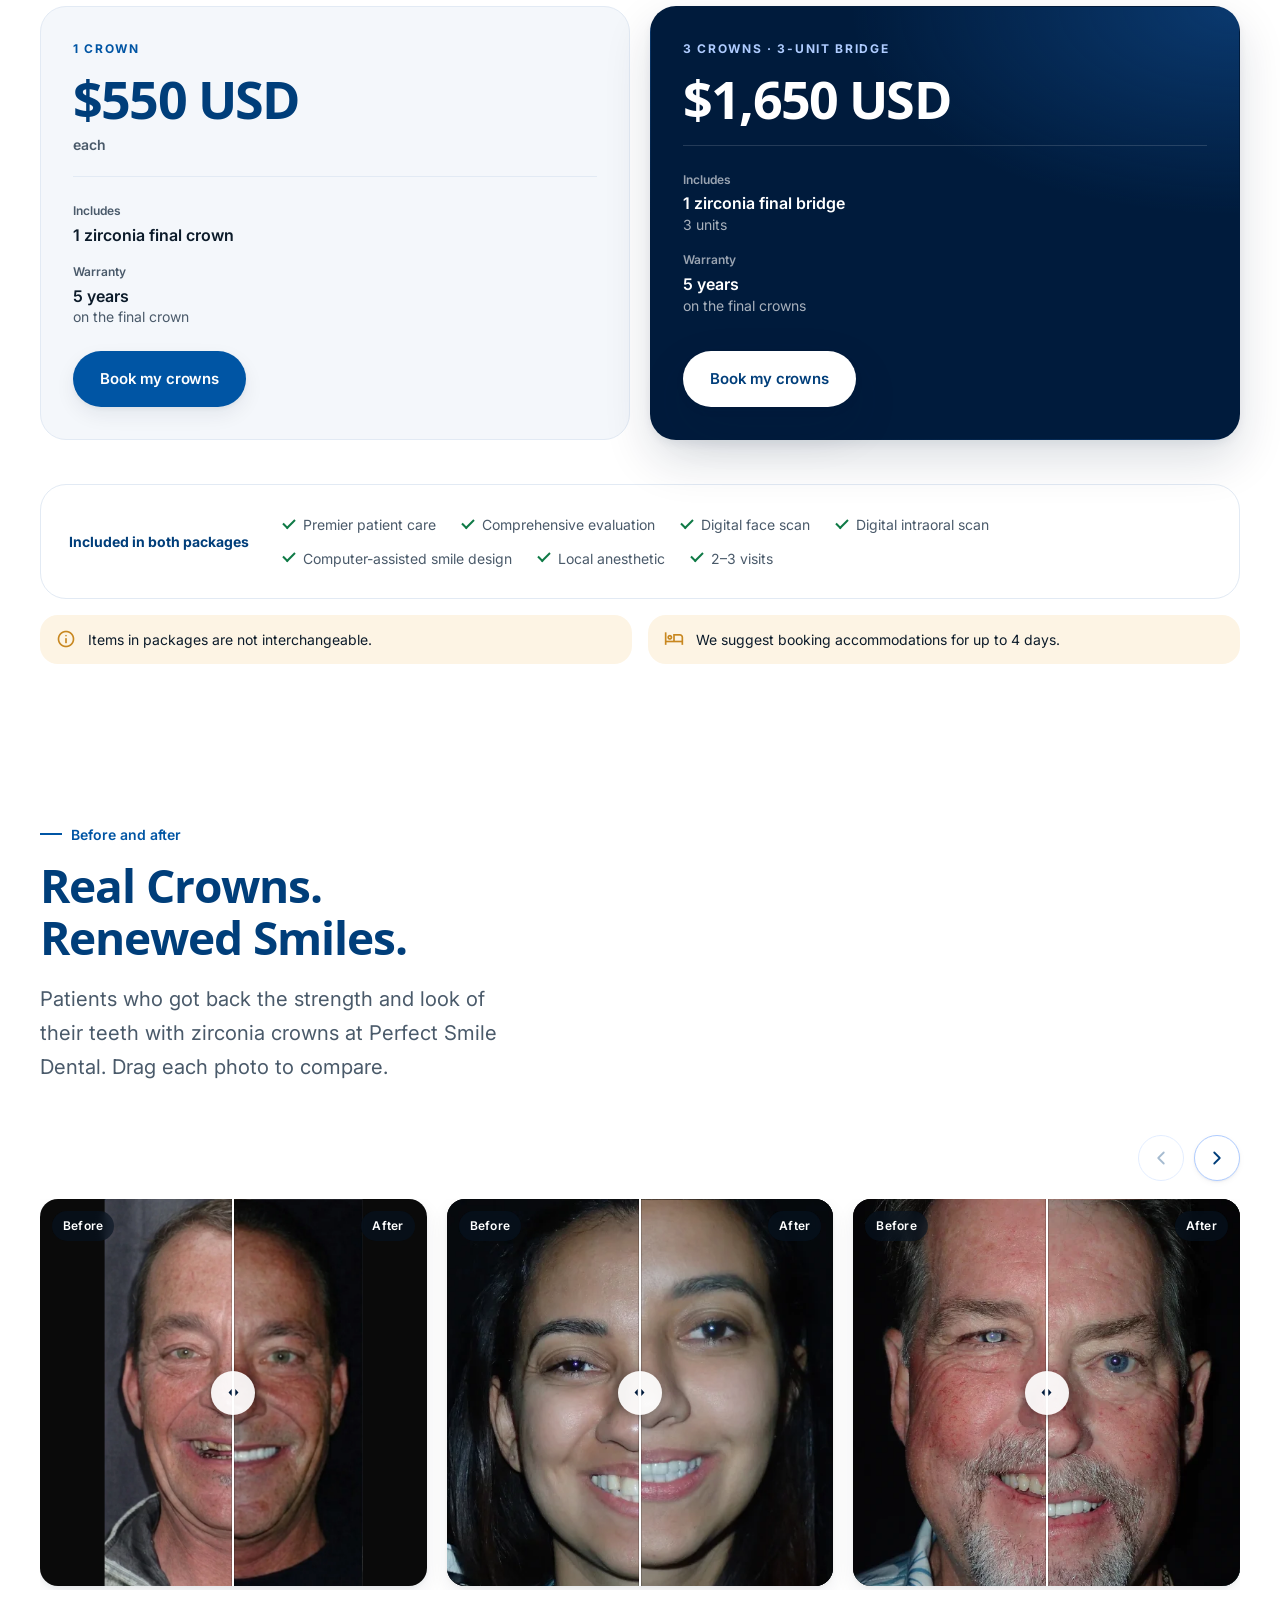
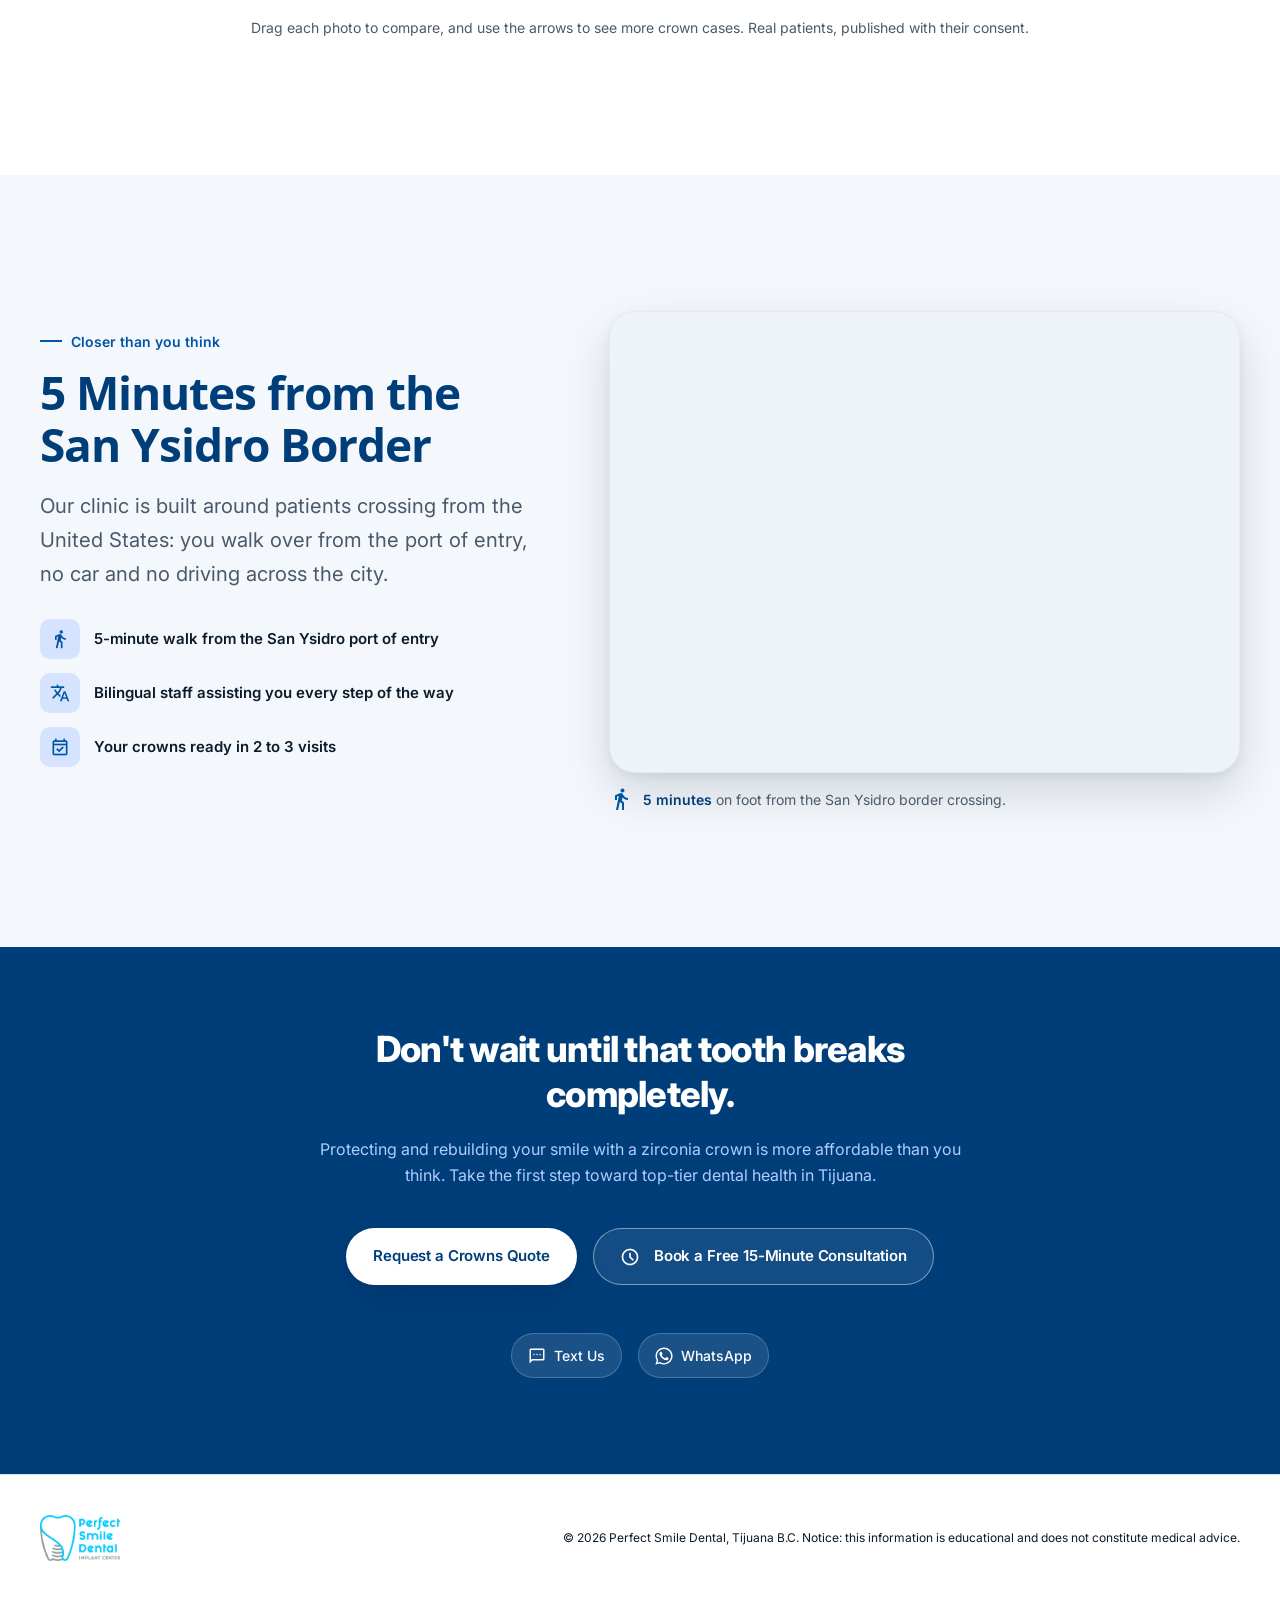
==== commit e059eeae: "analytics" ====
--- a/index.html
+++ b/index.html
@@ -48,6 +48,16 @@
     rel="stylesheet" 
     />
     <link rel="stylesheet" href="/styles.css" />
+
+    <!-- Google tag (gtag.js) -->
+<script async src="https://www.googletagmanager.com/gtag/js?id=G-LMQLJDQ2NV"></script>
+<script>
+  window.dataLayer = window.dataLayer || [];
+  function gtag(){dataLayer.push(arguments);}
+  gtag('js', new Date());
+
+  gtag('config', 'G-LMQLJDQ2NV');
+</script>
   </head>
   <body>
     <header class="navbar">
